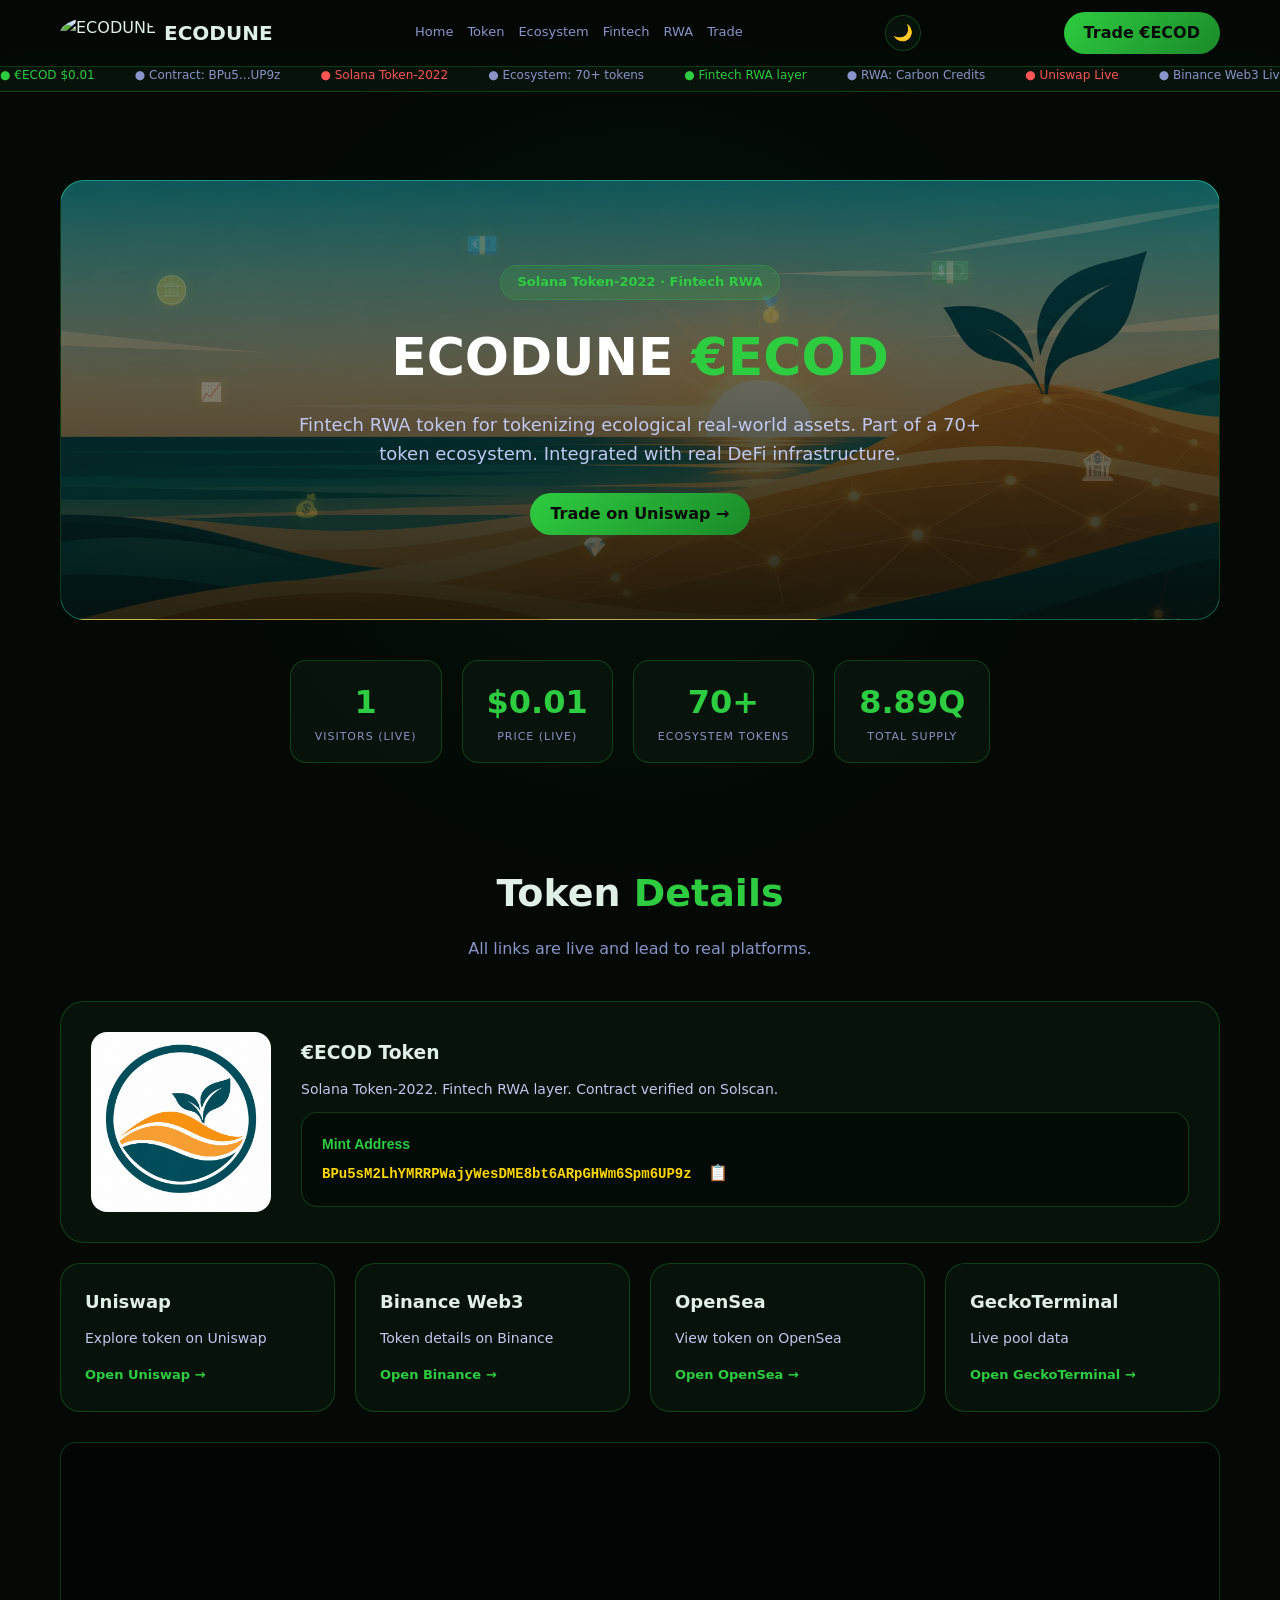
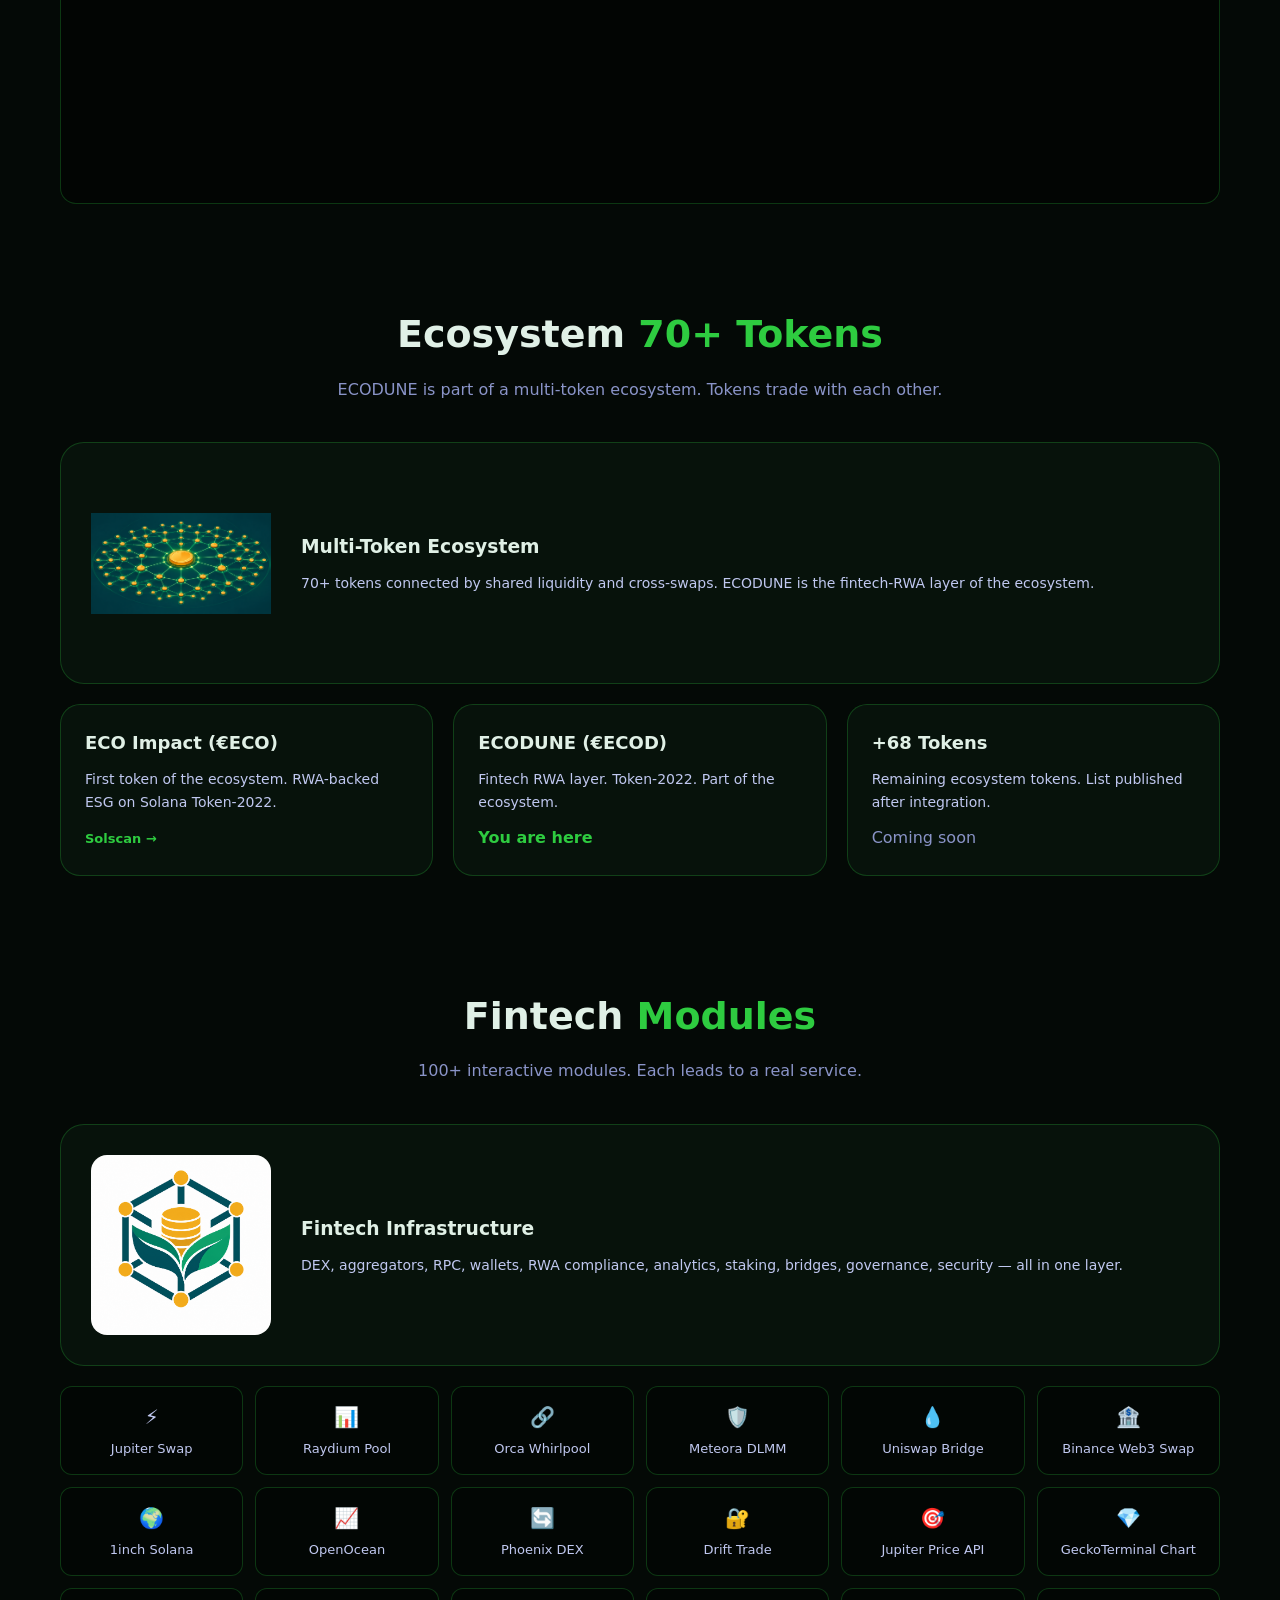
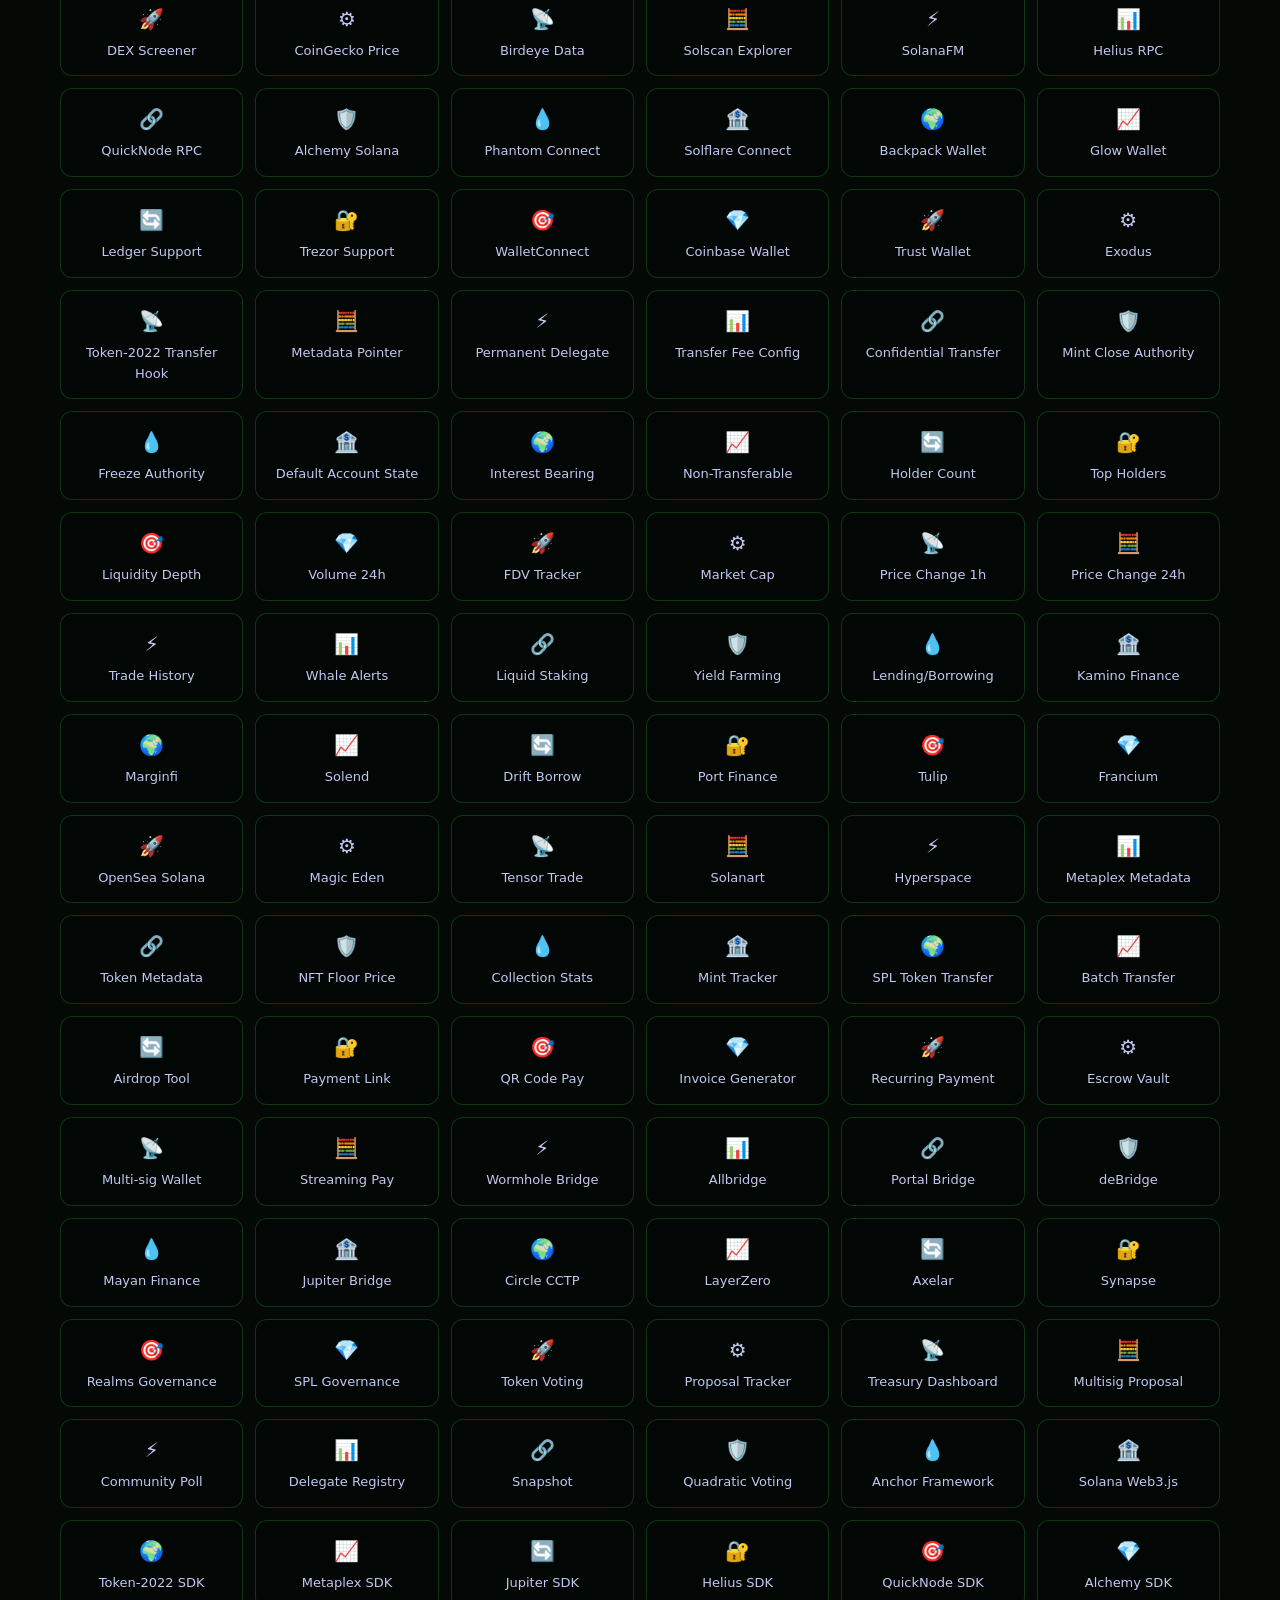
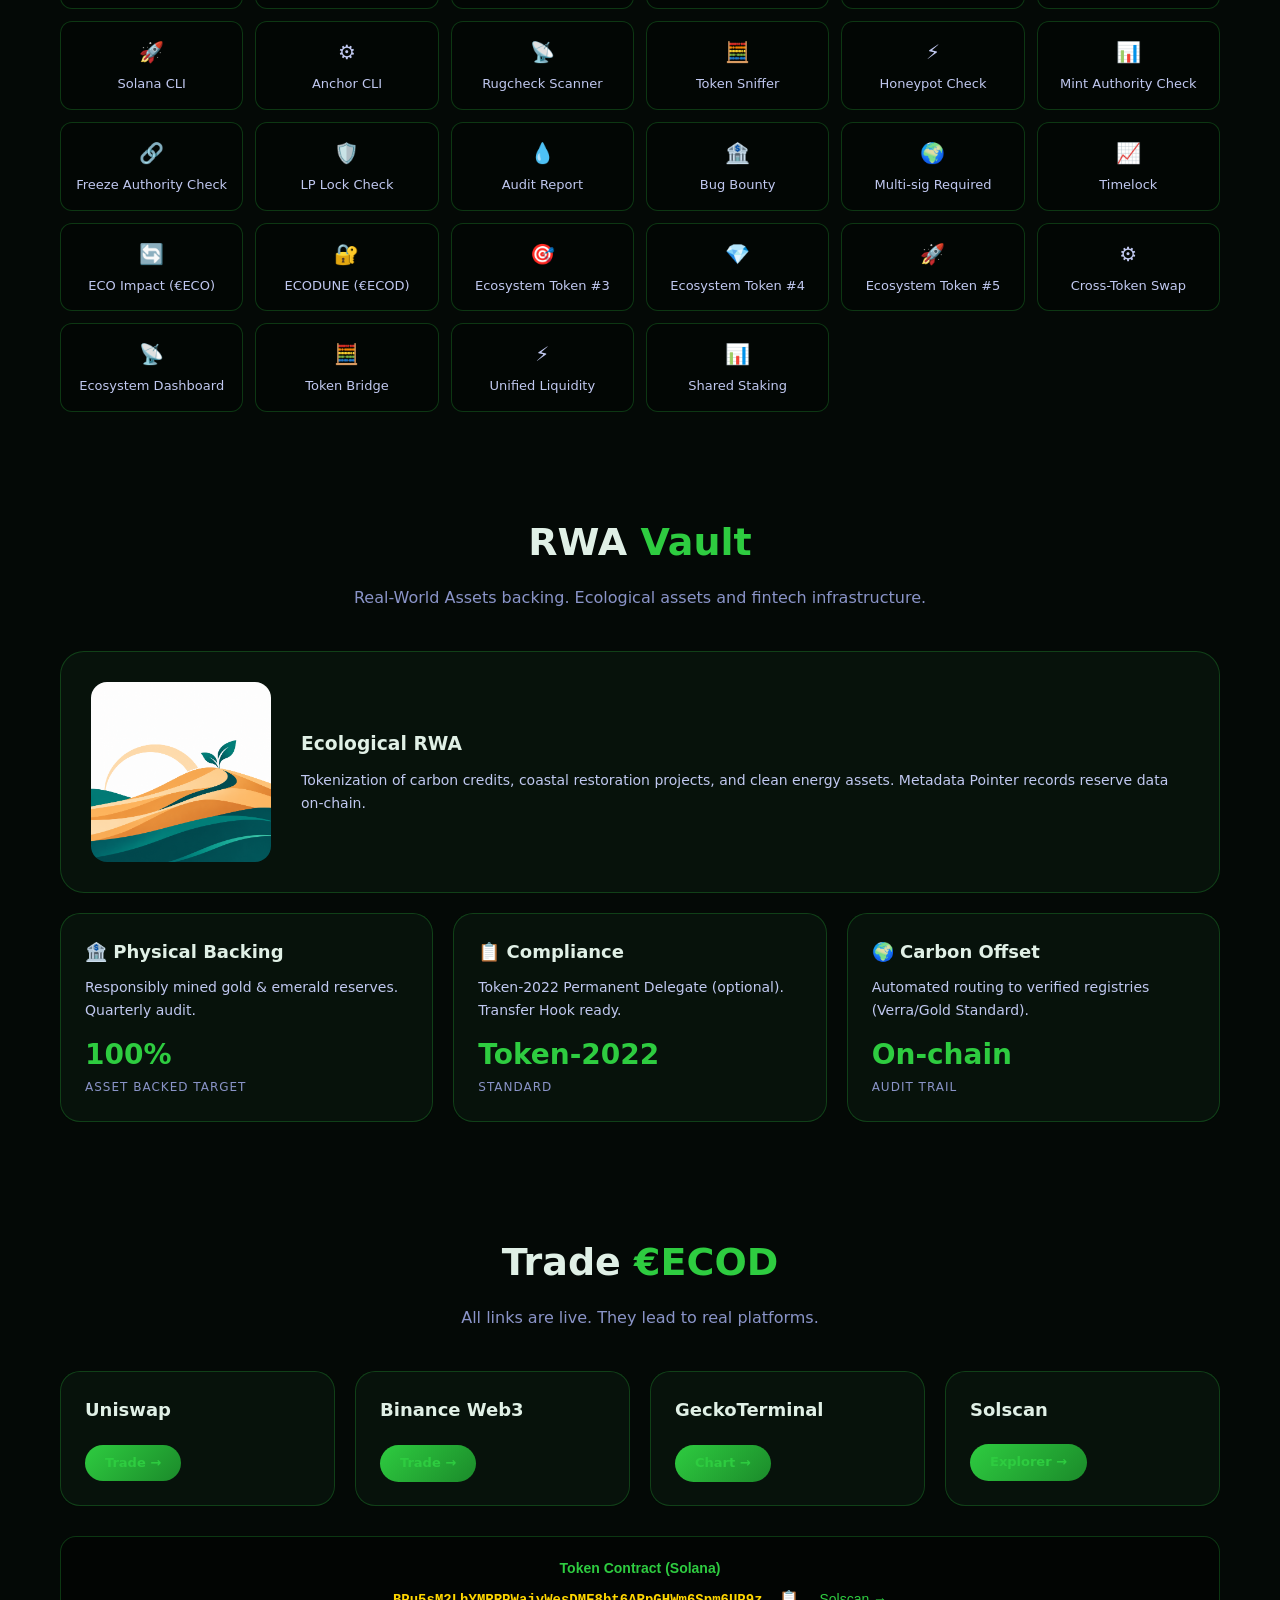
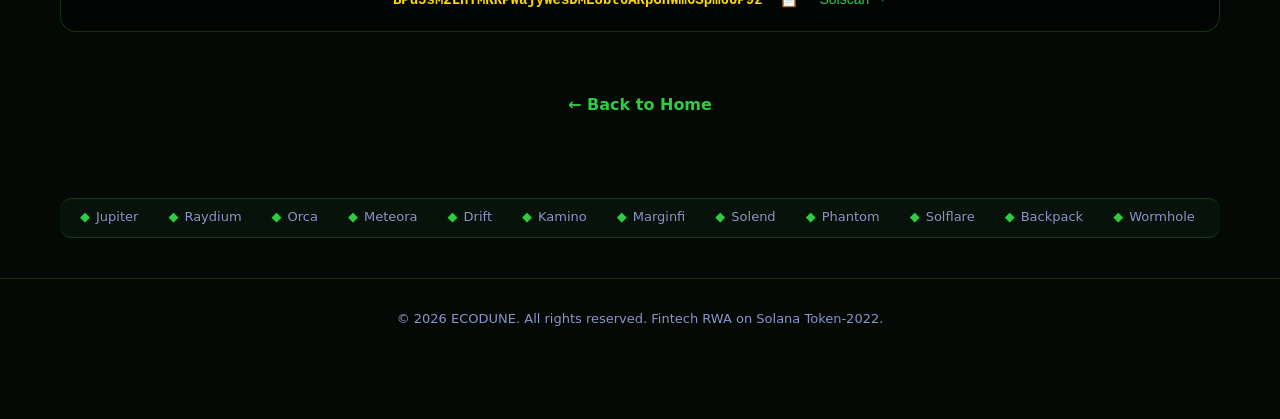
==== index.html @ d7c431e6 "Update index.html" ====
<!DOCTYPE html>
<html lang="en" data-theme="dark">
<head>
<meta charset="UTF-8">
<meta name="viewport" content="width=device-width, initial-scale=1.0">
<title>ECODUNE (€ECOD) — Fintech RWA Ecosystem</title>
<link rel="icon" href="ecodune_logo.png">
<meta property="og:image" content="ecodune_banner.png">
<script src="https://cdnjs.cloudflare.com/ajax/libs/vanilla-tilt/1.8.0/vanilla-tilt.min.js"></script>
<style>
:root{
  --bg:#040906;--text:#E0F0E6;--green:#2ECC40;--dark:#1B8A2A;--gold:#FFD700;
  --teal:#0F4C5C;--sand:#D4A373;--glass:rgba(10,25,15,0.6);--border:rgba(46,204,64,0.25);
  --header-bg:rgba(4,9,6,0.9);--muted:#8A94C8;--card-text:#C0C8F0;
}
[data-theme="light"]{
  --bg:#F5F7F2;--text:#1A2A1E;--green:#1B8A2A;--dark:#2ECC40;--gold:#B8860B;
  --teal:#0F4C5C;--sand:#C49A6C;--glass:rgba(255,255,255,0.7);--border:rgba(27,138,42,0.25);
  --header-bg:rgba(245,247,242,0.9);--muted:#5A6A5E;--card-text:#2A3A2E;
}
*{margin:0;padding:0;box-sizing:border-box}
body{font-family:'Segoe UI',system-ui,sans-serif;background:var(--bg);color:var(--text);line-height:1.6;padding-top:120px;padding-bottom:60px;transition:background .4s,color .4s}
body::before{content:'';position:fixed;top:0;left:0;width:100%;height:100%;background:radial-gradient(circle at 50% 50%,rgba(46,204,64,0.05) 0%,transparent 60%);z-index:-1;pointer-events:none}
.container{max-width:1200px;margin:0 auto;padding:0 20px}

/* HEADER */
header{position:fixed;top:0;left:0;width:100%;background:var(--header-bg);backdrop-filter:blur(12px);z-index:100;border-bottom:1px solid var(--border);padding:12px 0}
.header-inner{display:flex;align-items:center;justify-content:space-between;flex-wrap:wrap;gap:10px;max-width:1200px;margin:0 auto;padding:0 20px}
.logo{display:flex;align-items:center;gap:8px}
.logo img{height:36px;width:auto;border-radius:50%}
.logo-text{font-size:20px;font-weight:700;color:var(--text)}
nav{display:flex;gap:14px;flex-wrap:wrap;align-items:center}
nav a{color:var(--muted);text-decoration:none;font-size:13px;font-weight:500;transition:.3s}
nav a:hover{color:var(--green)}
nav a.active{color:var(--green);border-bottom:2px solid var(--green)}
.btn-primary{background:linear-gradient(135deg,var(--green),var(--dark));color:#040906;padding:8px 20px;border-radius:30px;font-weight:700;text-decoration:none;transition:.3s;border:none;cursor:pointer;display:inline-block}
[data-theme="light"] .btn-primary{color:#fff}
.btn-primary:hover{transform:scale(1.02);box-shadow:0 0 20px rgba(46,204,64,0.4)}
.theme-toggle{background:var(--glass);border:1px solid var(--border);color:var(--text);border-radius:50%;width:36px;height:36px;cursor:pointer;font-size:16px;transition:.3s}
.theme-toggle:hover{border-color:var(--green);transform:scale(1.1)}

/* TOP TICKER */
.ticker-bar{position:fixed;top:60px;left:0;width:100%;background:var(--glass);border-bottom:1px solid var(--border);z-index:99;overflow:hidden;height:32px;display:flex;align-items:center}
.ticker-track{display:flex;gap:40px;white-space:nowrap;animation:tickerScroll 40s linear infinite;font-size:12px;color:var(--muted)}
.ticker-track span{display:inline-flex;align-items:center;gap:6px}
.ticker-track .up{color:var(--green)}
.ticker-track .down{color:#FF5555}
@keyframes tickerScroll{0%{transform:translateX(0)}100%{transform:translateX(-50%)}}

/* HERO */
.hero{position:relative;min-height:440px;display:flex;align-items:center;justify-content:center;text-align:center;border-radius:24px;overflow:hidden;margin:20px 0 40px;background:url('ecodune_hero.png') center/cover no-repeat;border:1px solid var(--border)}
.hero::before{content:'';position:absolute;inset:0;background:linear-gradient(180deg,rgba(4,9,6,0.4) 0%,rgba(4,9,6,0.85) 100%)}
[data-theme="light"] .hero::before{background:linear-gradient(180deg,rgba(245,247,242,0.3) 0%,rgba(245,247,242,0.85) 100%)}
.hero-content{position:relative;z-index:2;padding:40px 20px}
.hero h1{font-size:52px;font-weight:800;color:#fff;margin-bottom:12px}
[data-theme="light"] .hero h1{color:var(--text)}
.hero h1 .highlight{color:var(--green)}
.hero p{color:#C0C8F0;font-size:18px;max-width:700px;margin:0 auto 24px}
[data-theme="light"] .hero p{color:var(--card-text)}
.hero-badge{display:inline-block;background:rgba(46,204,64,0.15);border:1px solid var(--border);padding:6px 16px;border-radius:20px;font-size:13px;color:var(--green);font-weight:600;margin-bottom:16px}

/* FLOATING FINANCIAL OBJECTS */
.floaters{position:absolute;inset:0;pointer-events:none;z-index:1;overflow:hidden}
.floater{position:absolute;font-size:28px;opacity:.22;animation:floatUp 12s ease-in-out infinite;filter:drop-shadow(0 0 8px rgba(255,215,0,0.3))}
.floater:nth-child(1){left:8%;top:20%;animation-delay:0s}
.floater:nth-child(2){left:20%;top:70%;animation-delay:2s;font-size:22px}
.floater:nth-child(3){left:75%;top:15%;animation-delay:1s;font-size:32px}
.floater:nth-child(4){left:88%;top:60%;animation-delay:3s}
.floater:nth-child(5){left:45%;top:80%;animation-delay:4s;font-size:20px}
.floater:nth-child(6){left:60%;top:25%;animation-delay:5s;font-size:24px}
.floater:nth-child(7){left:35%;top:10%;animation-delay:2.5s;font-size:26px}
.floater:nth-child(8){left:12%;top:45%;animation-delay:1.5s;font-size:18px}
@keyframes floatUp{0%,100%{transform:translateY(0) rotate(0deg)}50%{transform:translateY(-30px) rotate(15deg)}}

/* SECTIONS */
section{padding:40px 0;position:relative}
.section-header{text-align:center;margin-bottom:40px}
.section-header h1{font-size:38px;font-weight:800;margin-bottom:12px;color:var(--text)}
.section-header h1 .highlight{color:var(--green)}
.section-header p{color:var(--muted);max-width:700px;margin:0 auto}

/* GRID / CARDS */
.grid{display:grid;grid-template-columns:repeat(auto-fit,minmax(260px,1fr));gap:20px;margin-bottom:30px}
.card{background:var(--glass);border:1px solid var(--border);border-radius:20px;padding:24px;transition:.3s;backdrop-filter:blur(15px)}
.card:hover{border-color:var(--green);transform:translateY(-4px);box-shadow:0 10px 30px rgba(46,204,64,0.1)}
.card h3{color:var(--text);margin-bottom:10px;font-size:18px}
.card p{color:var(--card-text);font-size:14px;margin-bottom:12px}
.card .stat{font-size:28px;font-weight:700;color:var(--green)}
.card .label{font-size:12px;color:var(--muted);text-transform:uppercase;letter-spacing:1px}
.card a{color:var(--green);text-decoration:none;font-size:13px;font-weight:600}
.card a:hover{text-decoration:underline}

/* WIDGET */
.widget-box{background:rgba(0,0,0,0.4);border:1px solid var(--border);border-radius:16px;padding:20px;margin:20px 0}
[data-theme="light"] .widget-box{background:rgba(255,255,255,0.6)}
.widget-box iframe{width:100%;border:none;border-radius:12px;display:block}

/* ADDRESS */
.address-box{background:rgba(0,0,0,0.4);border:1px solid var(--border);border-radius:16px;padding:20px;margin:16px 0;text-align:center;font-size:14px;color:var(--card-text);font-family:'Courier New',monospace}
[data-theme="light"] .address-box{background:rgba(255,255,255,0.6)}
.address-box .label{color:var(--green);font-weight:600;display:block;margin-bottom:8px;font-family:'Segoe UI',sans-serif}
.address-box .addr{color:var(--gold);font-weight:bold;word-break:break-all}
.address-box .copy-btn{background:transparent;border:none;color:var(--green);cursor:pointer;font-size:16px;margin-left:8px;transition:.2s}
.address-box .copy-btn:hover{color:var(--text);transform:scale(1.1)}
.address-box .link{color:var(--green);text-decoration:none;font-size:14px;margin-left:12px;font-family:'Segoe UI',sans-serif}
.address-box .link:hover{text-decoration:underline}

/* COUNTER */
.counter-box{display:flex;gap:20px;flex-wrap:wrap;justify-content:center;margin:20px 0;animation:pulseGlow 3s ease-in-out infinite}
@keyframes pulseGlow{0%,100%{filter:drop-shadow(0 0 0 rgba(46,204,64,0))}50%{filter:drop-shadow(0 0 15px rgba(46,204,64,0.4))}}
.counter-item{text-align:center;padding:16px 24px;background:var(--glass);border:1px solid var(--border);border-radius:16px;min-width:140px}
.counter-item .num{font-size:32px;font-weight:800;color:var(--green)}
.counter-item .lbl{font-size:11px;color:var(--muted);text-transform:uppercase;letter-spacing:1px}

/* MEDIA BLOCKS */
.media-block{display:flex;align-items:center;gap:30px;background:var(--glass);border:1px solid var(--border);border-radius:24px;padding:30px;margin:20px 0;flex-wrap:wrap}
.media-block img{width:180px;height:180px;object-fit:contain;border-radius:16px;flex-shrink:0}
.media-block .text{flex:1;min-width:240px}
.media-block h3{color:var(--text);margin-bottom:10px}
.media-block p{color:var(--card-text);font-size:14px}

/* FINTECH */
.fintech-grid{display:grid;grid-template-columns:repeat(auto-fill,minmax(180px,1fr));gap:12px;margin:20px 0}
.fintech-item{background:rgba(0,0,0,0.3);border:1px solid var(--border);border-radius:12px;padding:14px;text-align:center;font-size:13px;color:var(--card-text);transition:.3s;cursor:pointer}
[data-theme="light"] .fintech-item{background:rgba(255,255,255,0.6)}
.fintech-item:hover{border-color:var(--green);background:rgba(46,204,64,0.05);color:var(--text)}
.fintech-item .icon{font-size:20px;display:block;margin-bottom:6px}

/* BOTTOM TICKER */
.bottom-ticker{position:relative;overflow:hidden;height:40px;display:flex;align-items:center;background:var(--glass);border-top:1px solid var(--border);border-bottom:1px solid var(--border);margin:40px 0 0;border-radius:12px}
.bottom-track{display:flex;gap:30px;white-space:nowrap;animation:tickerScroll 50s linear infinite;font-size:13px;color:var(--muted);padding-left:20px}
.bottom-track span{display:inline-flex;align-items:center;gap:6px}
.bottom-track .tag{color:var(--green);font-weight:600}

.back-link{display:inline-block;margin-top:20px;color:var(--green);text-decoration:none;font-weight:600}
.back-link:hover{text-decoration:underline}

footer{text-align:center;padding:30px 20px;color:var(--muted);font-size:13px;border-top:1px solid var(--border);margin-top:40px}

@media(max-width:768px){.header-inner{flex-direction:column;align-items:stretch}nav{justify-content:center;gap:8px}nav a{font-size:11px}.hero h1{font-size:32px}.section-header h1{font-size:26px}.media-block{flex-direction:column;text-align:center}}
</style>
</head>
<body>

<header>
<div class="header-inner">
<div class="logo">
<img src="ecodune_logo.png" alt="ECODUNE">
<span class="logo-text">ECODUNE</span>
</div>
<nav>
<a href="#home">Home</a>
<a href="#token">Token</a>
<a href="#ecosystem">Ecosystem</a>
<a href="#fintech">Fintech</a>
<a href="#rwa">RWA</a>
<a href="#trade">Trade</a>
</nav>
<button class="theme-toggle" id="themeToggle" title="Toggle theme">🌙</button>
<a href="https://app.uniswap.org/explore/tokens/solana/BPu5sM2LhYMRRPWajyWesDME8bt6ARpGHWm6Spm6UP9z" target="_blank" class="btn-primary">Trade €ECOD</a>
</div>
</header>

<!-- TOP TICKER -->
<div class="ticker-bar">
<div class="ticker-track" id="topTicker"></div>
</div>

<main class="container">

<!-- HERO -->
<section id="home">
<div class="hero">
<div class="floaters">
<span class="floater">🪙</span>
<span class="floater">💰</span>
<span class="floater">💵</span>
<span class="floater">🏦</span>
<span class="floater">💎</span>
<span class="floater">🥇</span>
<span class="floater">💶</span>
<span class="floater">📈</span>
</div>
<div class="hero-content">
<div class="hero-badge">Solana Token-2022 · Fintech RWA</div>
<h1>ECODUNE <span class="highlight">€ECOD</span></h1>
<p>Fintech RWA token for tokenizing ecological real-world assets. Part of a 70+ token ecosystem. Integrated with real DeFi infrastructure.</p>
<a href="https://app.uniswap.org/explore/tokens/solana/BPu5sM2LhYMRRPWajyWesDME8bt6ARpGHWm6Spm6UP9z" target="_blank" class="btn-primary">Trade on Uniswap →</a>
</div>
</div>

<div class="counter-box">
<div class="counter-item"><div class="num" id="counterVisitors">0</div><div class="lbl">Visitors (Live)</div></div>
<div class="counter-item"><div class="num" id="counterPrice">$0.01</div><div class="lbl">Price (Live)</div></div>
<div class="counter-item"><div class="num">70+</div><div class="lbl">Ecosystem Tokens</div></div>
<div class="counter-item"><div class="num">8.89Q</div><div class="lbl">Total Supply</div></div>
</div>
</section>

<!-- TOKEN -->
<section id="token">
<div class="section-header">
<h1>Token <span class="highlight">Details</span></h1>
<p>All links are live and lead to real platforms.</p>
</div>

<div class="media-block">
<img src="ecodune_token.png" alt="ECOD Token">
<div class="text">
<h3>€ECOD Token</h3>
<p>Solana Token-2022. Fintech RWA layer. Contract verified on Solscan.</p>
<div class="address-box" style="margin:12px 0 0;text-align:left">
<span class="label">Mint Address</span>
<span class="addr">BPu5sM2LhYMRRPWajyWesDME8bt6ARpGHWm6Spm6UP9z</span>
<button class="copy-btn" onclick="copyText('BPu5sM2LhYMRRPWajyWesDME8bt6ARpGHWm6Spm6UP9z')">📋</button>
</div>
</div>
</div>

<div class="grid">
<div class="card"><h3>Uniswap</h3><p>Explore token on Uniswap</p><a href="https://app.uniswap.org/explore/tokens/solana/BPu5sM2LhYMRRPWajyWesDME8bt6ARpGHWm6Spm6UP9z" target="_blank">Open Uniswap →</a></div>
<div class="card"><h3>Binance Web3</h3><p>Token details on Binance</p><a href="https://app.binance.com/uni-qr/web3-token-details?utm_medium=share&tokenCA=BPu5sM2LhYMRRPWajyWesDME8bt6ARpGHWm6Spm6UP9z&binanceChainId=CT_501&chain=sol" target="_blank">Open Binance →</a></div>
<div class="card"><h3>OpenSea</h3><p>View token on OpenSea</p><a href="https://opensea.io/token/solana/BPu5sM2LhYMRRPWajyWesDME8bt6ARpGHWm6Spm6UP9z" target="_blank">Open OpenSea →</a></div>
<div class="card"><h3>GeckoTerminal</h3><p>Live pool data</p><a href="https://www.geckoterminal.com/solana/pools/2onQGAoorxkMavNsmKXMcWLgyuK1A7VxAf6UeZ4sg6zW" target="_blank">Open GeckoTerminal →</a></div>
</div>

<div class="widget-box">
<iframe src="https://www.geckoterminal.com/solana/pools/2onQGAoorxkMavNsmKXMcWLgyuK1A7VxAf6UeZ4sg6zW?embed=1&info=0&swaps=0" height="320"></iframe>
</div>
</section>

<!-- ECOSYSTEM -->
<section id="ecosystem">
<div class="section-header">
<h1>Ecosystem <span class="highlight">70+ Tokens</span></h1>
<p>ECODUNE is part of a multi-token ecosystem. Tokens trade with each other.</p>
</div>

<div class="media-block">
<img src="ecodune_ecosystem.png" alt="Ecosystem">
<div class="text">
<h3>Multi-Token Ecosystem</h3>
<p>70+ tokens connected by shared liquidity and cross-swaps. ECODUNE is the fintech-RWA layer of the ecosystem.</p>
</div>
</div>

<div class="grid">
<div class="card">
<h3>ECO Impact (€ECO)</h3>
<p>First token of the ecosystem. RWA-backed ESG on Solana Token-2022.</p>
<a href="https://solscan.io/token/74Zc9ntjagHLYscczhfk5eWfUjcye8vqBWXWaGpLSnFp" target="_blank">Solscan →</a>
</div>
<div class="card">
<h3>ECODUNE (€ECOD)</h3>
<p>Fintech RWA layer. Token-2022. Part of the ecosystem.</p>
<span style="color:var(--green);font-weight:600">You are here</span>
</div>
<div class="card">
<h3>+68 Tokens</h3>
<p>Remaining ecosystem tokens. List published after integration.</p>
<span style="color:var(--muted)">Coming soon</span>
</div>
</div>
</section>

<!-- FINTECH -->
<section id="fintech">
<div class="section-header">
<h1>Fintech <span class="highlight">Modules</span></h1>
<p>100+ interactive modules. Each leads to a real service.</p>
</div>

<div class="media-block">
<img src="ecodune_fintech.png" alt="Fintech">
<div class="text">
<h3>Fintech Infrastructure</h3>
<p>DEX, aggregators, RPC, wallets, RWA compliance, analytics, staking, bridges, governance, security — all in one layer.</p>
</div>
</div>

<div class="fintech-grid" id="fintechGrid"></div>
</section>

<!-- RWA -->
<section id="rwa">
<div class="section-header">
<h1>RWA <span class="highlight">Vault</span></h1>
<p>Real-World Assets backing. Ecological assets and fintech infrastructure.</p>
</div>

<div class="media-block">
<img src="ecodune_dune.png" alt="RWA Dune">
<div class="text">
<h3>Ecological RWA</h3>
<p>Tokenization of carbon credits, coastal restoration projects, and clean energy assets. Metadata Pointer records reserve data on-chain.</p>
</div>
</div>

<div class="grid">
<div class="card"><h3>🏦 Physical Backing</h3><p>Responsibly mined gold & emerald reserves. Quarterly audit.</p><div class="stat">100%</div><div class="label">Asset Backed Target</div></div>
<div class="card"><h3>📋 Compliance</h3><p>Token-2022 Permanent Delegate (optional). Transfer Hook ready.</p><div class="stat">Token-2022</div><div class="label">Standard</div></div>
<div class="card"><h3>🌍 Carbon Offset</h3><p>Automated routing to verified registries (Verra/Gold Standard).</p><div class="stat">On-chain</div><div class="label">Audit Trail</div></div>
</div>
</section>

<!-- TRADE -->
<section id="trade">
<div class="section-header">
<h1>Trade <span class="highlight">€ECOD</span></h1>
<p>All links are live. They lead to real platforms.</p>
</div>

<div class="grid">
<div class="card"><h3>Uniswap</h3><a href="https://app.uniswap.org/explore/tokens/solana/BPu5sM2LhYMRRPWajyWesDME8bt6ARpGHWm6Spm6UP9z" target="_blank" class="btn-primary" style="margin-top:10px">Trade →</a></div>
<div class="card"><h3>Binance Web3</h3><a href="https://app.binance.com/uni-qr/web3-token-details?utm_medium=share&tokenCA=BPu5sM2LhYMRRPWajyWesDME8bt6ARpGHWm6Spm6UP9z&binanceChainId=CT_501&chain=sol" target="_blank" class="btn-primary" style="margin-top:10px">Trade →</a></div>
<div class="card"><h3>GeckoTerminal</h3><a href="https://www.geckoterminal.com/solana/pools/2onQGAoorxkMavNsmKXMcWLgyuK1A7VxAf6UeZ4sg6zW" target="_blank" class="btn-primary" style="margin-top:10px">Chart →</a></div>
<div class="card"><h3>Solscan</h3><a href="https://solscan.io/token/BPu5sM2LhYMRRPWajyWesDME8bt6ARpGHWm6Spm6UP9z" target="_blank" class="btn-primary" style="margin-top:10px">Explorer →</a></div>
</div>

<div class="address-box">
<span class="label">Token Contract (Solana)</span>
<span class="addr">BPu5sM2LhYMRRPWajyWesDME8bt6ARpGHWm6Spm6UP9z</span>
<button class="copy-btn" onclick="copyText('BPu5sM2LhYMRRPWajyWesDME8bt6ARpGHWm6Spm6UP9z')">📋</button>
<a href="https://solscan.io/token/BPu5sM2LhYMRRPWajyWesDME8bt6ARpGHWm6Spm6UP9z" target="_blank" class="link">Solscan →</a>
</div>

<div style="text-align:center;margin-top:40px"><a href="#home" class="back-link">← Back to Home</a></div>
</section>

<!-- BOTTOM TICKER -->
<div class="bottom-ticker">
<div class="bottom-track" id="bottomTicker"></div>
</div>

</main>

<footer>
<p>© 2026 ECODUNE. All rights reserved. Fintech RWA on Solana Token-2022.</p>
</footer>

<script>
// THEME TOGGLE
const themeToggle = document.getElementById('themeToggle');
const savedTheme = localStorage.getItem('ecodune_theme') || 'dark';
document.documentElement.setAttribute('data-theme', savedTheme);
themeToggle.textContent = savedTheme === 'dark' ? '🌙' : '☀️';
themeToggle.addEventListener('click', () => {
  const current = document.documentElement.getAttribute('data-theme');
  const next = current === 'dark' ? 'light' : 'dark';
  document.documentElement.setAttribute('data-theme', next);
  localStorage.setItem('ecodune_theme', next);
  themeToggle.textContent = next === 'dark' ? '🌙' : '☀️';
});

// COPY
function copyText(text){navigator.clipboard.writeText(text).then(()=>{alert('Copied: '+text)}).catch(()=>{prompt('Copy:',text)})}

// TOP TICKER
const topItems = [
  '€ECOD $0.01', 'Contract: BPu5...UP9z', 'Solana Token-2022',
  'Ecosystem: 70+ tokens', 'Fintech RWA layer', 'RWA: Carbon Credits',
  'Uniswap Live', 'Binance Web3 Live', 'GeckoTerminal Live',
  'Total Supply: 8.89Q', 'Transfer Hook Ready', 'Metadata Pointer'
];
const topTrack = document.getElementById('topTicker');
topTrack.innerHTML = topItems.concat(topItems).map((t,i) => {
  const cls = i % 4 === 0 ? 'up' : i % 4 === 2 ? 'down' : '';
  return `<span class="${cls}">● ${t}</span>`;
}).join('');

// BOTTOM TICKER
const bottomItems = [
  'Jupiter', 'Raydium', 'Orca', 'Meteora', 'Drift', 'Kamino', 'Marginfi',
  'Solend', 'Phantom', 'Solflare', 'Backpack', 'Wormhole', 'LayerZero',
  'Realms', 'Rugcheck', 'Helius', 'QuickNode', 'Birdeye', 'Magic Eden',
  'Tensor', 'ECO Impact', 'ECODUNE', 'Cross-Token Swap', 'Unified Liquidity'
];
const bottomTrack = document.getElementById('bottomTicker');
bottomTrack.innerHTML = bottomItems.concat(bottomItems).map(t => `<span><span class="tag">◆</span> ${t}</span>`).join('');

// FINTECH GRID
const fintechModules = [
'Jupiter Swap','Raydium Pool','Orca Whirlpool','Meteora DLMM','Uniswap Bridge','Binance Web3 Swap','1inch Solana','OpenOcean','Phoenix DEX','Drift Trade',
'Jupiter Price API','GeckoTerminal Chart','DEX Screener','CoinGecko Price','Birdeye Data','Solscan Explorer','SolanaFM','Helius RPC','QuickNode RPC','Alchemy Solana',
'Phantom Connect','Solflare Connect','Backpack Wallet','Glow Wallet','Ledger Support','Trezor Support','WalletConnect','Coinbase Wallet','Trust Wallet','Exodus',
'Token-2022 Transfer Hook','Metadata Pointer','Permanent Delegate','Transfer Fee Config','Confidential Transfer','Mint Close Authority','Freeze Authority','Default Account State','Interest Bearing','Non-Transferable',
'Holder Count','Top Holders','Liquidity Depth','Volume 24h','FDV Tracker','Market Cap','Price Change 1h','Price Change 24h','Trade History','Whale Alerts',
'Liquid Staking','Yield Farming','Lending/Borrowing','Kamino Finance','Marginfi','Solend','Drift Borrow','Port Finance','Tulip','Francium',
'OpenSea Solana','Magic Eden','Tensor Trade','Solanart','Hyperspace','Metaplex Metadata','Token Metadata','NFT Floor Price','Collection Stats','Mint Tracker',
'SPL Token Transfer','Batch Transfer','Airdrop Tool','Payment Link','QR Code Pay','Invoice Generator','Recurring Payment','Escrow Vault','Multi-sig Wallet','Streaming Pay',
'Wormhole Bridge','Allbridge','Portal Bridge','deBridge','Mayan Finance','Jupiter Bridge','Circle CCTP','LayerZero','Axelar','Synapse',
'Realms Governance','SPL Governance','Token Voting','Proposal Tracker','Treasury Dashboard','Multisig Proposal','Community Poll','Delegate Registry','Snapshot','Quadratic Voting',
'Anchor Framework','Solana Web3.js','Token-2022 SDK','Metaplex SDK','Jupiter SDK','Helius SDK','QuickNode SDK','Alchemy SDK','Solana CLI','Anchor CLI',
'Rugcheck Scanner','Token Sniffer','Honeypot Check','Mint Authority Check','Freeze Authority Check','LP Lock Check','Audit Report','Bug Bounty','Multi-sig Required','Timelock',
'ECO Impact (€ECO)','ECODUNE (€ECOD)','Ecosystem Token #3','Ecosystem Token #4','Ecosystem Token #5','Cross-Token Swap','Ecosystem Dashboard','Token Bridge','Unified Liquidity','Shared Staking'
];

function renderFintechGrid(){
const grid=document.getElementById('fintechGrid');if(!grid)return;
const icons=['⚡','📊','🔗','🛡️','💧','🏦','🌍','📈','🔄','🔐','🎯','💎','🚀','⚙️','📡','🧮'];
let html='';
fintechModules.forEach((name,i)=>{
const icon=icons[i%icons.length];
let action='#';
if(name.includes('Jupiter'))action='https://jup.ag/';
else if(name.includes('Raydium'))action='https://raydium.io/';
else if(name.includes('GeckoTerminal'))action='https://www.geckoterminal.com/solana/pools/2onQGAoorxkMavNsmKXMcWLgyuK1A7VxAf6UeZ4sg6zW';
else if(name.includes('Solscan'))action='https://solscan.io/token/BPu5sM2LhYMRRPWajyWesDME8bt6ARpGHWm6Spm6UP9z';
else if(name.includes('Uniswap'))action='https://app.uniswap.org/explore/tokens/solana/BPu5sM2LhYMRRPWajyWesDME8bt6ARpGHWm6Spm6UP9z';
else if(name.includes('Binance'))action='https://app.binance.com/uni-qr/web3-token-details?utm_medium=share&tokenCA=BPu5sM2LhYMRRPWajyWesDME8bt6ARpGHWm6Spm6UP9z&binanceChainId=CT_501&chain=sol';
else if(name.includes('OpenSea'))action='https://opensea.io/token/solana/BPu5sM2LhYMRRPWajyWesDME8bt6ARpGHWm6Spm6UP9z';
else if(name.includes('Phantom'))action='https://phantom.com/';
else if(name.includes('Solflare'))action='https://solflare.com/';
else if(name.includes('DEX Screener'))action='https://dexscreener.com/solana/2onQGAoorxkMavNsmKXMcWLgyuK1A7VxAf6UeZ4sg6zW';
else if(name.includes('ECO Impact'))action='https://solscan.io/token/74Zc9ntjagHLYscczhfk5eWfUjcye8vqBWXWaGpLSnFp';
else if(name.includes('Token-2022')||name.includes('Transfer Hook')||name.includes('Metadata'))action='https://solana.com/docs/tokens/extensions';
else if(name.includes('Rugcheck'))action='https://rugcheck.xyz/';
html+=`<div class="fintech-item" onclick="window.open('${action}','_blank')"><span class="icon">${icon}</span>${name}</div>`;
});
grid.innerHTML=html;
}

// LIVE PRICE
async function fetchPrice(){
try{
const res=await fetch('https://api.geckoterminal.com/api/v2/networks/solana/pools/2onQGAoorxkMavNsmKXMcWLgyuK1A7VxAf6UeZ4sg6zW');
if(res.ok){const d=await res.json();const p=d?.data?.attributes?.base_token_price_usd;if(p)document.getElementById('counterPrice').textContent='$'+parseFloat(p).toFixed(6);}
}catch(e){}
}

// VISITORS COUNTER (built-in, runs immediately)
(function(){
  const KEY = 'ecod_visitors_v1';
  const START_KEY = 'ecod_start_v1';
  let start = parseInt(localStorage.getItem(START_KEY));
  if(!start || isNaN(start)){
    start = Date.now();
    localStorage.setItem(START_KEY, String(start));
  }
  let base = parseInt(localStorage.getItem(KEY));
  if(!base || isNaN(base)){
    base = 0;
    localStorage.setItem(KEY, '0');
  }
  // increment once per session
  if(!sessionStorage.getItem('ecod_counted')){
    base = base + 1;
    localStorage.setItem(KEY, String(base));
    sessionStorage.setItem('ecod_counted', '1');
  }
  function update(){
    const elapsed = Math.floor((Date.now() - start) / 1000);
    const live = base + Math.floor(elapsed / 360); // +10 per hour
    const el = document.getElementById('counterVisitors');
    if(el) el.textContent = live.toLocaleString();
  }
  update();
  setInterval(update, 1000);
})();

document.addEventListener('DOMContentLoaded',()=>{
renderFintechGrid();fetchPrice();
setInterval(fetchPrice,60000);
});
</script>

</body>
</html>
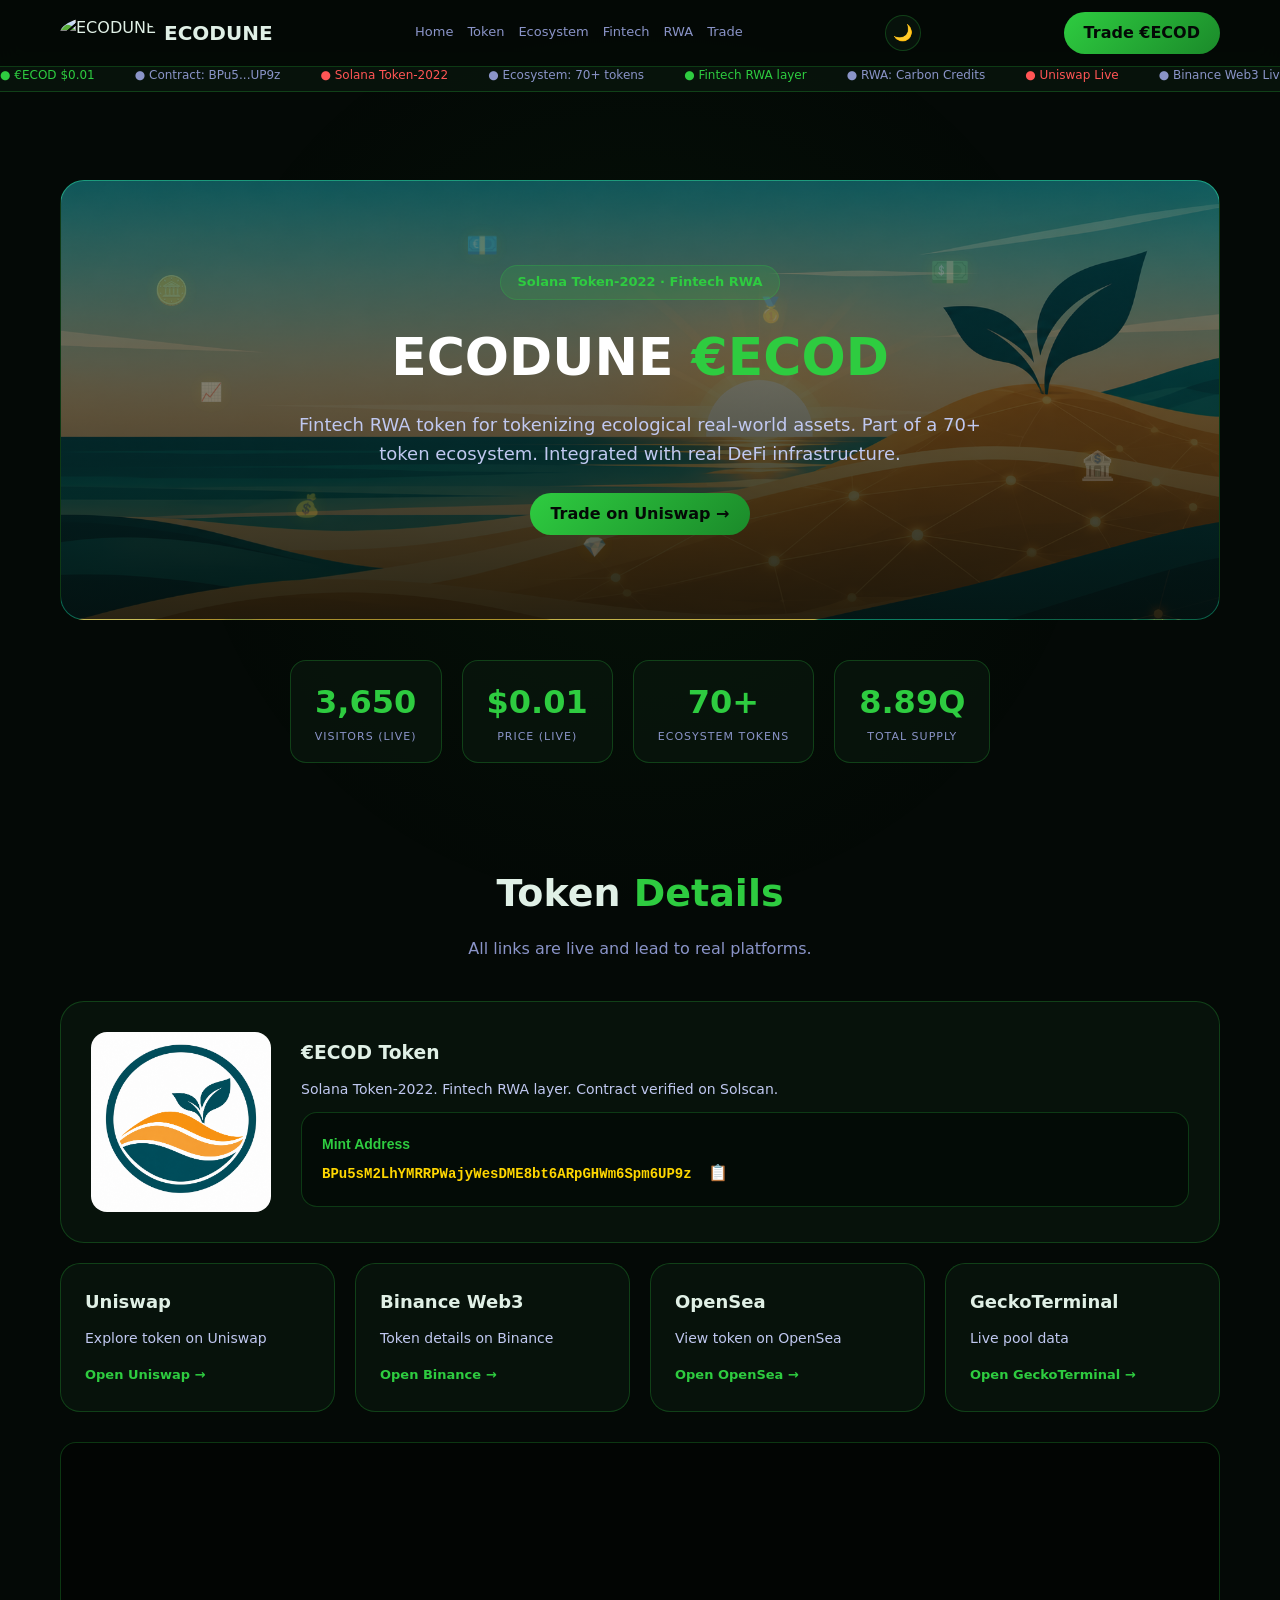
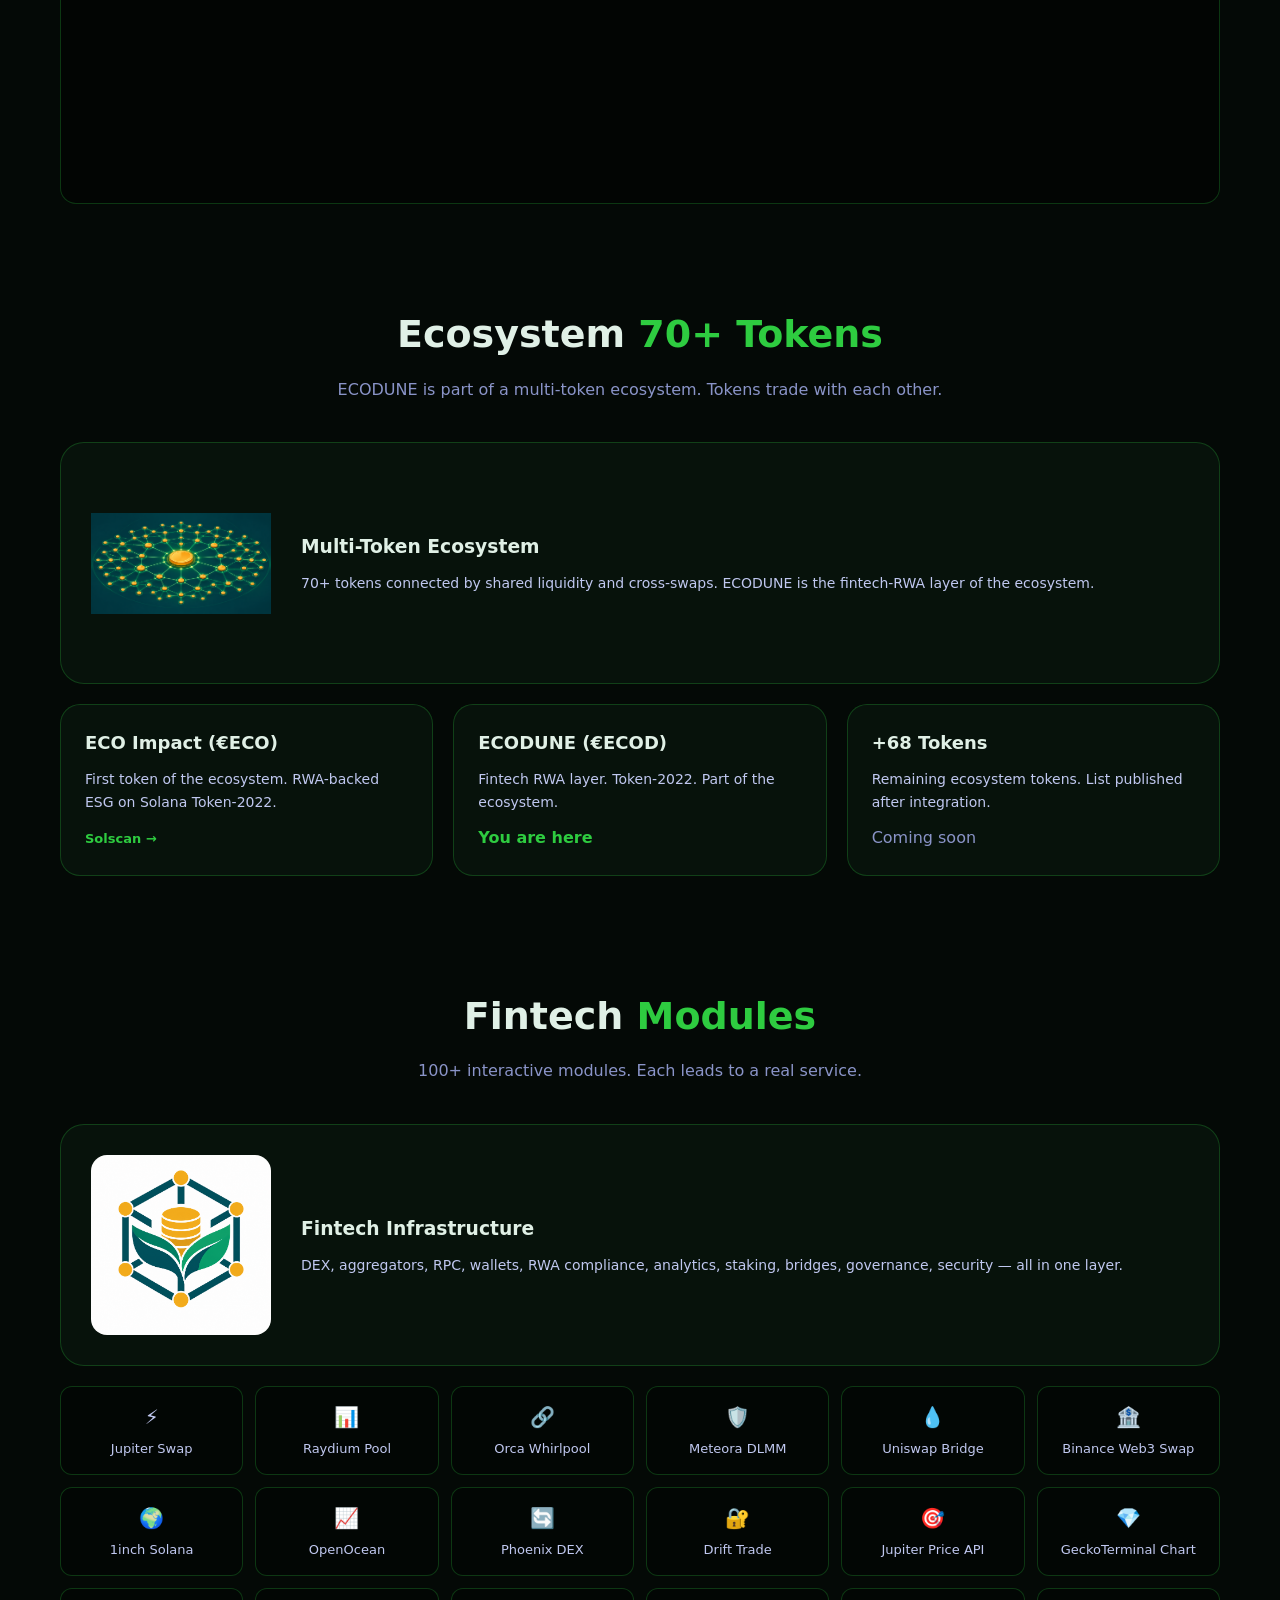
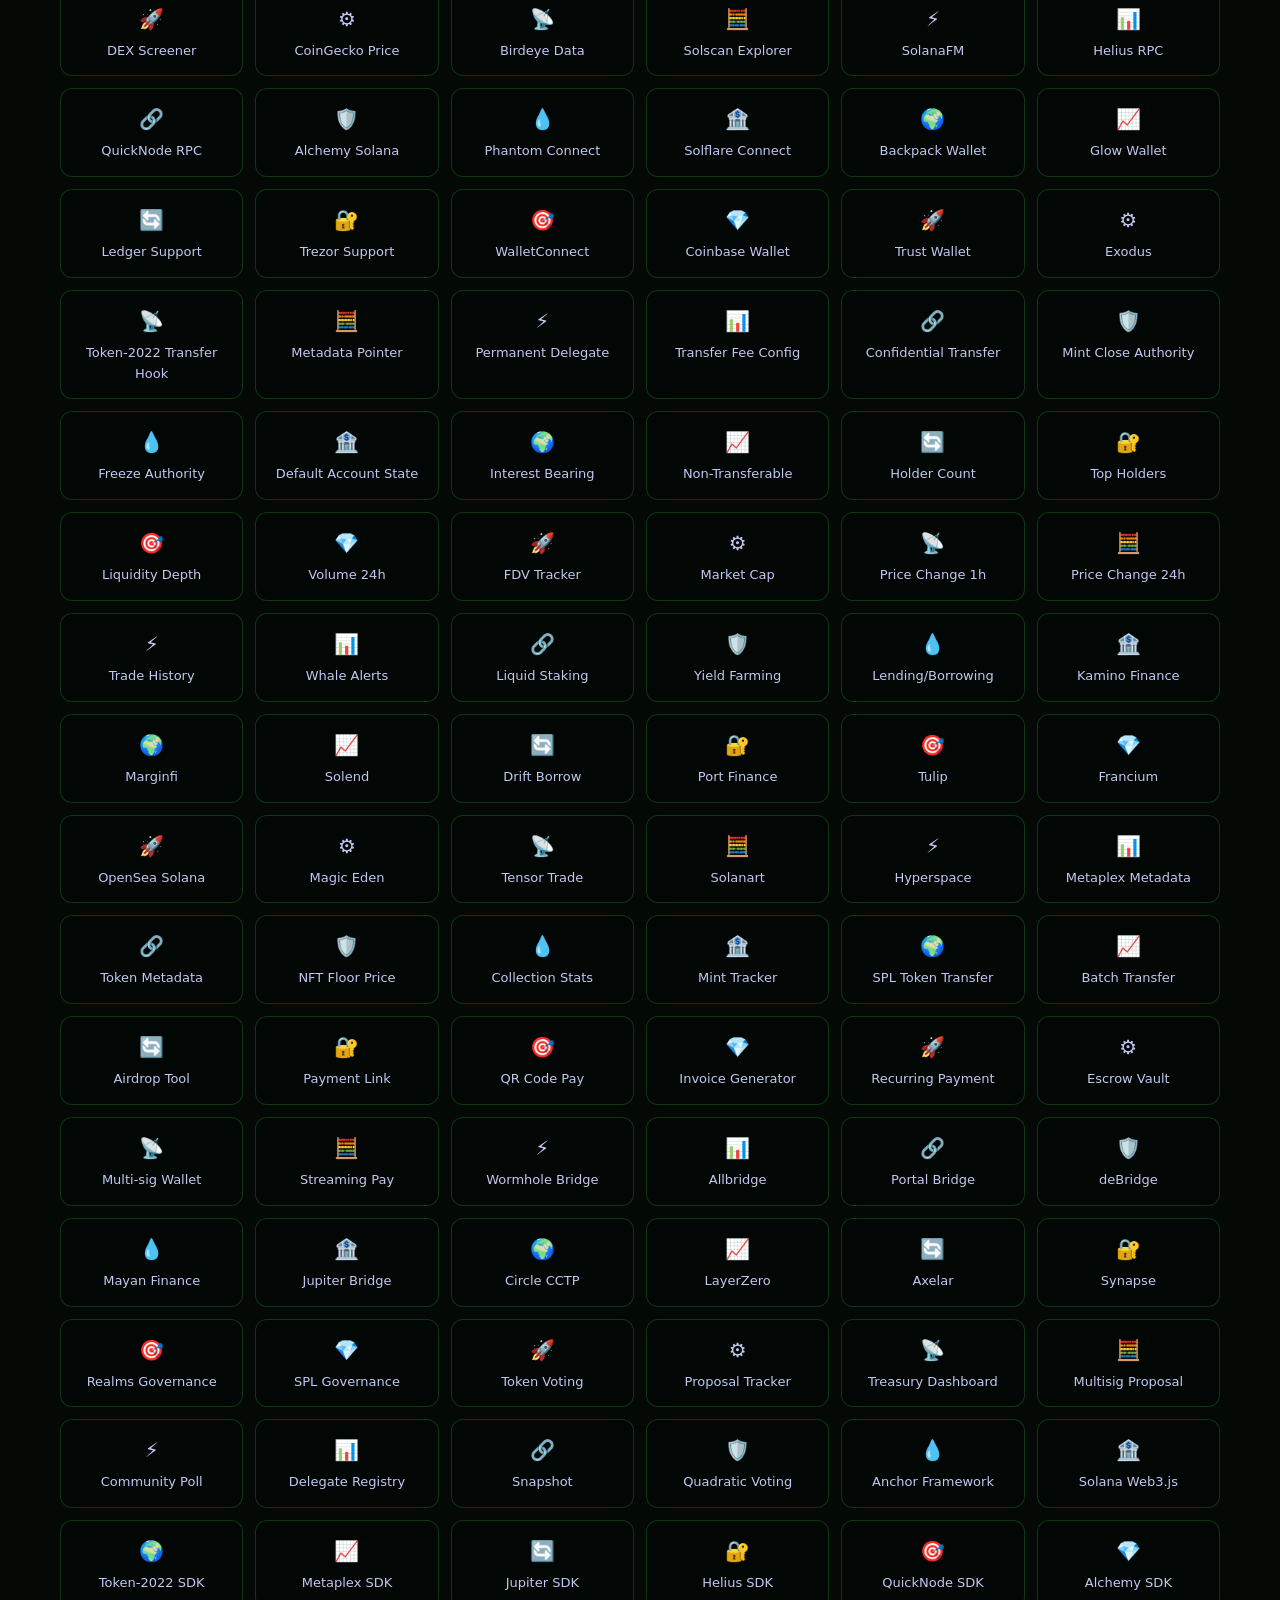
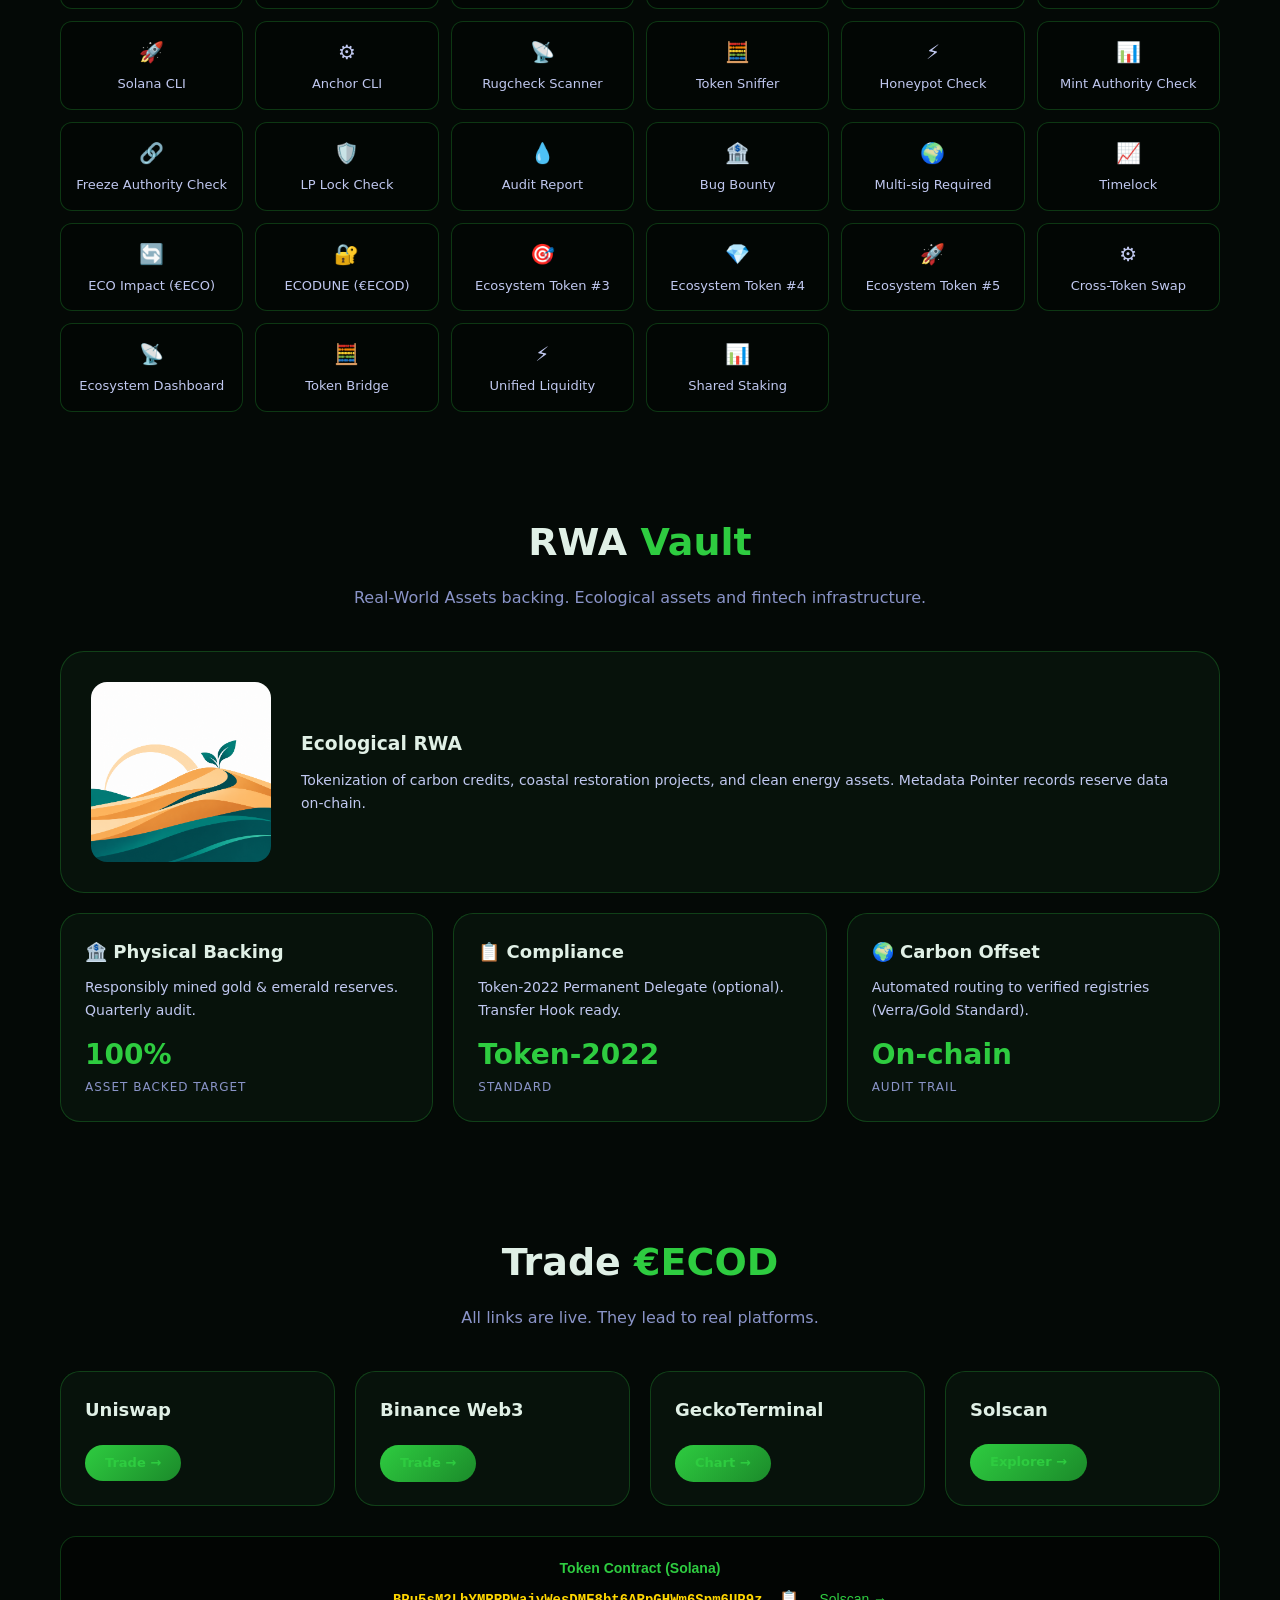
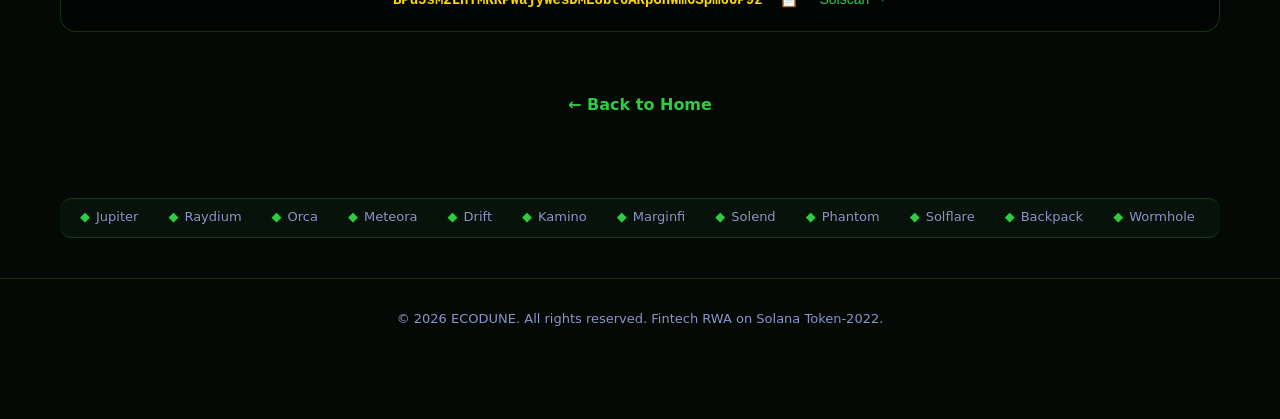
==== commit b8d9c600: "Update index.html" ====
--- a/index.html
+++ b/index.html
@@ -23,7 +23,6 @@
 body::before{content:'';position:fixed;top:0;left:0;width:100%;height:100%;background:radial-gradient(circle at 50% 50%,rgba(46,204,64,0.05) 0%,transparent 60%);z-index:-1;pointer-events:none}
 .container{max-width:1200px;margin:0 auto;padding:0 20px}
 
-/* HEADER */
 header{position:fixed;top:0;left:0;width:100%;background:var(--header-bg);backdrop-filter:blur(12px);z-index:100;border-bottom:1px solid var(--border);padding:12px 0}
 .header-inner{display:flex;align-items:center;justify-content:space-between;flex-wrap:wrap;gap:10px;max-width:1200px;margin:0 auto;padding:0 20px}
 .logo{display:flex;align-items:center;gap:8px}
@@ -39,7 +38,6 @@
 .theme-toggle{background:var(--glass);border:1px solid var(--border);color:var(--text);border-radius:50%;width:36px;height:36px;cursor:pointer;font-size:16px;transition:.3s}
 .theme-toggle:hover{border-color:var(--green);transform:scale(1.1)}
 
-/* TOP TICKER */
 .ticker-bar{position:fixed;top:60px;left:0;width:100%;background:var(--glass);border-bottom:1px solid var(--border);z-index:99;overflow:hidden;height:32px;display:flex;align-items:center}
 .ticker-track{display:flex;gap:40px;white-space:nowrap;animation:tickerScroll 40s linear infinite;font-size:12px;color:var(--muted)}
 .ticker-track span{display:inline-flex;align-items:center;gap:6px}
@@ -47,7 +45,6 @@
 .ticker-track .down{color:#FF5555}
 @keyframes tickerScroll{0%{transform:translateX(0)}100%{transform:translateX(-50%)}}
 
-/* HERO */
 .hero{position:relative;min-height:440px;display:flex;align-items:center;justify-content:center;text-align:center;border-radius:24px;overflow:hidden;margin:20px 0 40px;background:url('ecodune_hero.png') center/cover no-repeat;border:1px solid var(--border)}
 .hero::before{content:'';position:absolute;inset:0;background:linear-gradient(180deg,rgba(4,9,6,0.4) 0%,rgba(4,9,6,0.85) 100%)}
 [data-theme="light"] .hero::before{background:linear-gradient(180deg,rgba(245,247,242,0.3) 0%,rgba(245,247,242,0.85) 100%)}
@@ -59,7 +56,6 @@
 [data-theme="light"] .hero p{color:var(--card-text)}
 .hero-badge{display:inline-block;background:rgba(46,204,64,0.15);border:1px solid var(--border);padding:6px 16px;border-radius:20px;font-size:13px;color:var(--green);font-weight:600;margin-bottom:16px}
 
-/* FLOATING FINANCIAL OBJECTS */
 .floaters{position:absolute;inset:0;pointer-events:none;z-index:1;overflow:hidden}
 .floater{position:absolute;font-size:28px;opacity:.22;animation:floatUp 12s ease-in-out infinite;filter:drop-shadow(0 0 8px rgba(255,215,0,0.3))}
 .floater:nth-child(1){left:8%;top:20%;animation-delay:0s}
@@ -72,14 +68,12 @@
 .floater:nth-child(8){left:12%;top:45%;animation-delay:1.5s;font-size:18px}
 @keyframes floatUp{0%,100%{transform:translateY(0) rotate(0deg)}50%{transform:translateY(-30px) rotate(15deg)}}
 
-/* SECTIONS */
 section{padding:40px 0;position:relative}
 .section-header{text-align:center;margin-bottom:40px}
 .section-header h1{font-size:38px;font-weight:800;margin-bottom:12px;color:var(--text)}
 .section-header h1 .highlight{color:var(--green)}
 .section-header p{color:var(--muted);max-width:700px;margin:0 auto}
 
-/* GRID / CARDS */
 .grid{display:grid;grid-template-columns:repeat(auto-fit,minmax(260px,1fr));gap:20px;margin-bottom:30px}
 .card{background:var(--glass);border:1px solid var(--border);border-radius:20px;padding:24px;transition:.3s;backdrop-filter:blur(15px)}
 .card:hover{border-color:var(--green);transform:translateY(-4px);box-shadow:0 10px 30px rgba(46,204,64,0.1)}
@@ -90,12 +84,10 @@
 .card a{color:var(--green);text-decoration:none;font-size:13px;font-weight:600}
 .card a:hover{text-decoration:underline}
 
-/* WIDGET */
 .widget-box{background:rgba(0,0,0,0.4);border:1px solid var(--border);border-radius:16px;padding:20px;margin:20px 0}
 [data-theme="light"] .widget-box{background:rgba(255,255,255,0.6)}
 .widget-box iframe{width:100%;border:none;border-radius:12px;display:block}
 
-/* ADDRESS */
 .address-box{background:rgba(0,0,0,0.4);border:1px solid var(--border);border-radius:16px;padding:20px;margin:16px 0;text-align:center;font-size:14px;color:var(--card-text);font-family:'Courier New',monospace}
 [data-theme="light"] .address-box{background:rgba(255,255,255,0.6)}
 .address-box .label{color:var(--green);font-weight:600;display:block;margin-bottom:8px;font-family:'Segoe UI',sans-serif}
@@ -105,28 +97,24 @@
 .address-box .link{color:var(--green);text-decoration:none;font-size:14px;margin-left:12px;font-family:'Segoe UI',sans-serif}
 .address-box .link:hover{text-decoration:underline}
 
-/* COUNTER */
 .counter-box{display:flex;gap:20px;flex-wrap:wrap;justify-content:center;margin:20px 0;animation:pulseGlow 3s ease-in-out infinite}
 @keyframes pulseGlow{0%,100%{filter:drop-shadow(0 0 0 rgba(46,204,64,0))}50%{filter:drop-shadow(0 0 15px rgba(46,204,64,0.4))}}
 .counter-item{text-align:center;padding:16px 24px;background:var(--glass);border:1px solid var(--border);border-radius:16px;min-width:140px}
 .counter-item .num{font-size:32px;font-weight:800;color:var(--green)}
 .counter-item .lbl{font-size:11px;color:var(--muted);text-transform:uppercase;letter-spacing:1px}
 
-/* MEDIA BLOCKS */
 .media-block{display:flex;align-items:center;gap:30px;background:var(--glass);border:1px solid var(--border);border-radius:24px;padding:30px;margin:20px 0;flex-wrap:wrap}
 .media-block img{width:180px;height:180px;object-fit:contain;border-radius:16px;flex-shrink:0}
 .media-block .text{flex:1;min-width:240px}
 .media-block h3{color:var(--text);margin-bottom:10px}
 .media-block p{color:var(--card-text);font-size:14px}
 
-/* FINTECH */
 .fintech-grid{display:grid;grid-template-columns:repeat(auto-fill,minmax(180px,1fr));gap:12px;margin:20px 0}
 .fintech-item{background:rgba(0,0,0,0.3);border:1px solid var(--border);border-radius:12px;padding:14px;text-align:center;font-size:13px;color:var(--card-text);transition:.3s;cursor:pointer}
 [data-theme="light"] .fintech-item{background:rgba(255,255,255,0.6)}
 .fintech-item:hover{border-color:var(--green);background:rgba(46,204,64,0.05);color:var(--text)}
 .fintech-item .icon{font-size:20px;display:block;margin-bottom:6px}
 
-/* BOTTOM TICKER */
 .bottom-ticker{position:relative;overflow:hidden;height:40px;display:flex;align-items:center;background:var(--glass);border-top:1px solid var(--border);border-bottom:1px solid var(--border);margin:40px 0 0;border-radius:12px}
 .bottom-track{display:flex;gap:30px;white-space:nowrap;animation:tickerScroll 50s linear infinite;font-size:13px;color:var(--muted);padding-left:20px}
 .bottom-track span{display:inline-flex;align-items:center;gap:6px}
@@ -161,14 +149,12 @@
 </div>
 </header>
 
-<!-- TOP TICKER -->
 <div class="ticker-bar">
 <div class="ticker-track" id="topTicker"></div>
 </div>
 
 <main class="container">
 
-<!-- HERO -->
 <section id="home">
 <div class="hero">
 <div class="floaters">
@@ -190,14 +176,13 @@
 </div>
 
 <div class="counter-box">
-<div class="counter-item"><div class="num" id="counterVisitors">0</div><div class="lbl">Visitors (Live)</div></div>
+<div class="counter-item"><div class="num counter-visitors">0</div><div class="lbl">Visitors (Live)</div></div>
 <div class="counter-item"><div class="num" id="counterPrice">$0.01</div><div class="lbl">Price (Live)</div></div>
 <div class="counter-item"><div class="num">70+</div><div class="lbl">Ecosystem Tokens</div></div>
 <div class="counter-item"><div class="num">8.89Q</div><div class="lbl">Total Supply</div></div>
 </div>
 </section>
 
-<!-- TOKEN -->
 <section id="token">
 <div class="section-header">
 <h1>Token <span class="highlight">Details</span></h1>
@@ -229,7 +214,6 @@
 </div>
 </section>
 
-<!-- ECOSYSTEM -->
 <section id="ecosystem">
 <div class="section-header">
 <h1>Ecosystem <span class="highlight">70+ Tokens</span></h1>
@@ -263,7 +247,6 @@
 </div>
 </section>
 
-<!-- FINTECH -->
 <section id="fintech">
 <div class="section-header">
 <h1>Fintech <span class="highlight">Modules</span></h1>
@@ -281,7 +264,6 @@
 <div class="fintech-grid" id="fintechGrid"></div>
 </section>
 
-<!-- RWA -->
 <section id="rwa">
 <div class="section-header">
 <h1>RWA <span class="highlight">Vault</span></h1>
@@ -303,7 +285,6 @@
 </div>
 </section>
 
-<!-- TRADE -->
 <section id="trade">
 <div class="section-header">
 <h1>Trade <span class="highlight">€ECOD</span></h1>
@@ -327,7 +308,6 @@
 <div style="text-align:center;margin-top:40px"><a href="#home" class="back-link">← Back to Home</a></div>
 </section>
 
-<!-- BOTTOM TICKER -->
 <div class="bottom-ticker">
 <div class="bottom-track" id="bottomTicker"></div>
 </div>
@@ -339,7 +319,7 @@
 </footer>
 
 <script>
-// THEME TOGGLE
+// THEME
 const themeToggle = document.getElementById('themeToggle');
 const savedTheme = localStorage.getItem('ecodune_theme') || 'dark';
 document.documentElement.setAttribute('data-theme', savedTheme);
@@ -362,8 +342,7 @@
   'Uniswap Live', 'Binance Web3 Live', 'GeckoTerminal Live',
   'Total Supply: 8.89Q', 'Transfer Hook Ready', 'Metadata Pointer'
 ];
-const topTrack = document.getElementById('topTicker');
-topTrack.innerHTML = topItems.concat(topItems).map((t,i) => {
+document.getElementById('topTicker').innerHTML = topItems.concat(topItems).map((t,i) => {
   const cls = i % 4 === 0 ? 'up' : i % 4 === 2 ? 'down' : '';
   return `<span class="${cls}">● ${t}</span>`;
 }).join('');
@@ -375,8 +354,7 @@
   'Realms', 'Rugcheck', 'Helius', 'QuickNode', 'Birdeye', 'Magic Eden',
   'Tensor', 'ECO Impact', 'ECODUNE', 'Cross-Token Swap', 'Unified Liquidity'
 ];
-const bottomTrack = document.getElementById('bottomTicker');
-bottomTrack.innerHTML = bottomItems.concat(bottomItems).map(t => `<span><span class="tag">◆</span> ${t}</span>`).join('');
+document.getElementById('bottomTicker').innerHTML = bottomItems.concat(bottomItems).map(t => `<span><span class="tag">◆</span> ${t}</span>`).join('');
 
 // FINTECH GRID
 const fintechModules = [
@@ -428,31 +406,57 @@
 }catch(e){}
 }
 
-// VISITORS COUNTER (built-in, runs immediately)
+// ===== 10-YEAR PERSISTENT VISITORS COUNTER =====
 (function(){
-  const KEY = 'ecod_visitors_v1';
-  const START_KEY = 'ecod_start_v1';
-  let start = parseInt(localStorage.getItem(START_KEY));
-  if(!start || isNaN(start)){
-    start = Date.now();
-    localStorage.setItem(START_KEY, String(start));
+  const START_ISO = '2026-11-21T00:00:00Z';
+  const START_MS = new Date(START_ISO).getTime();
+  const END_MS = START_MS + 10 * 365 * 24 * 60 * 60 * 1000;
+
+  const KEYS = { base:'ecod_base_v3', backup1:'ecod_base_bak1_v3', backup2:'ecod_base_bak2_v3', session:'ecod_session_v3' };
+  const SALT = 'ecodune_10y_counter_salt_2026';
+
+  function genHash(v){
+    let h = 0;
+    const s = String(v) + SALT;
+    for (let i = 0; i < s.length; i++) { h = ((h << 5) - h) + s.charCodeAt(i); h &= h; }
+    return Math.abs(h).toString(16).padStart(8, '0');
   }
-  let base = parseInt(localStorage.getItem(KEY));
-  if(!base || isNaN(base)){
-    base = 0;
-    localStorage.setItem(KEY, '0');
+  function readBase(){
+    const candidates = [];
+    [KEYS.base, KEYS.backup1, KEYS.backup2].forEach(k => {
+      try {
+        const raw = localStorage.getItem(k);
+        if (raw) {
+          const obj = JSON.parse(raw);
+          if (obj && obj.hash === genHash(obj.value) && typeof obj.value === 'number') candidates.push(obj.value);
+        }
+      } catch(e){}
+    });
+    return candidates.length ? Math.max(...candidates) : 0;
   }
-  // increment once per session
-  if(!sessionStorage.getItem('ecod_counted')){
+  function writeBase(v){
+    const payload = JSON.stringify({ value: v, hash: genHash(v) });
+    [KEYS.base, KEYS.backup1, KEYS.backup2].forEach(k => {
+      try { localStorage.setItem(k, payload); } catch(e){}
+    });
+  }
+
+  let base = readBase();
+  if (!sessionStorage.getItem(KEYS.session)) {
     base = base + 1;
-    localStorage.setItem(KEY, String(base));
-    sessionStorage.setItem('ecod_counted', '1');
+    writeBase(base);
+    sessionStorage.setItem(KEYS.session, '1');
   }
+
   function update(){
-    const elapsed = Math.floor((Date.now() - start) / 1000);
-    const live = base + Math.floor(elapsed / 360); // +10 per hour
-    const el = document.getElementById('counterVisitors');
-    if(el) el.textContent = live.toLocaleString();
+    const now = Date.now();
+    if (now >= END_MS) {
+      document.querySelectorAll('.counter-visitors').forEach(el => el.textContent = base.toLocaleString());
+      return;
+    }
+    const elapsedSec = Math.floor((now - START_MS) / 1000);
+    const live = base + Math.floor(elapsedSec / 360);
+    document.querySelectorAll('.counter-visitors').forEach(el => el.textContent = live.toLocaleString());
   }
   update();
   setInterval(update, 1000);
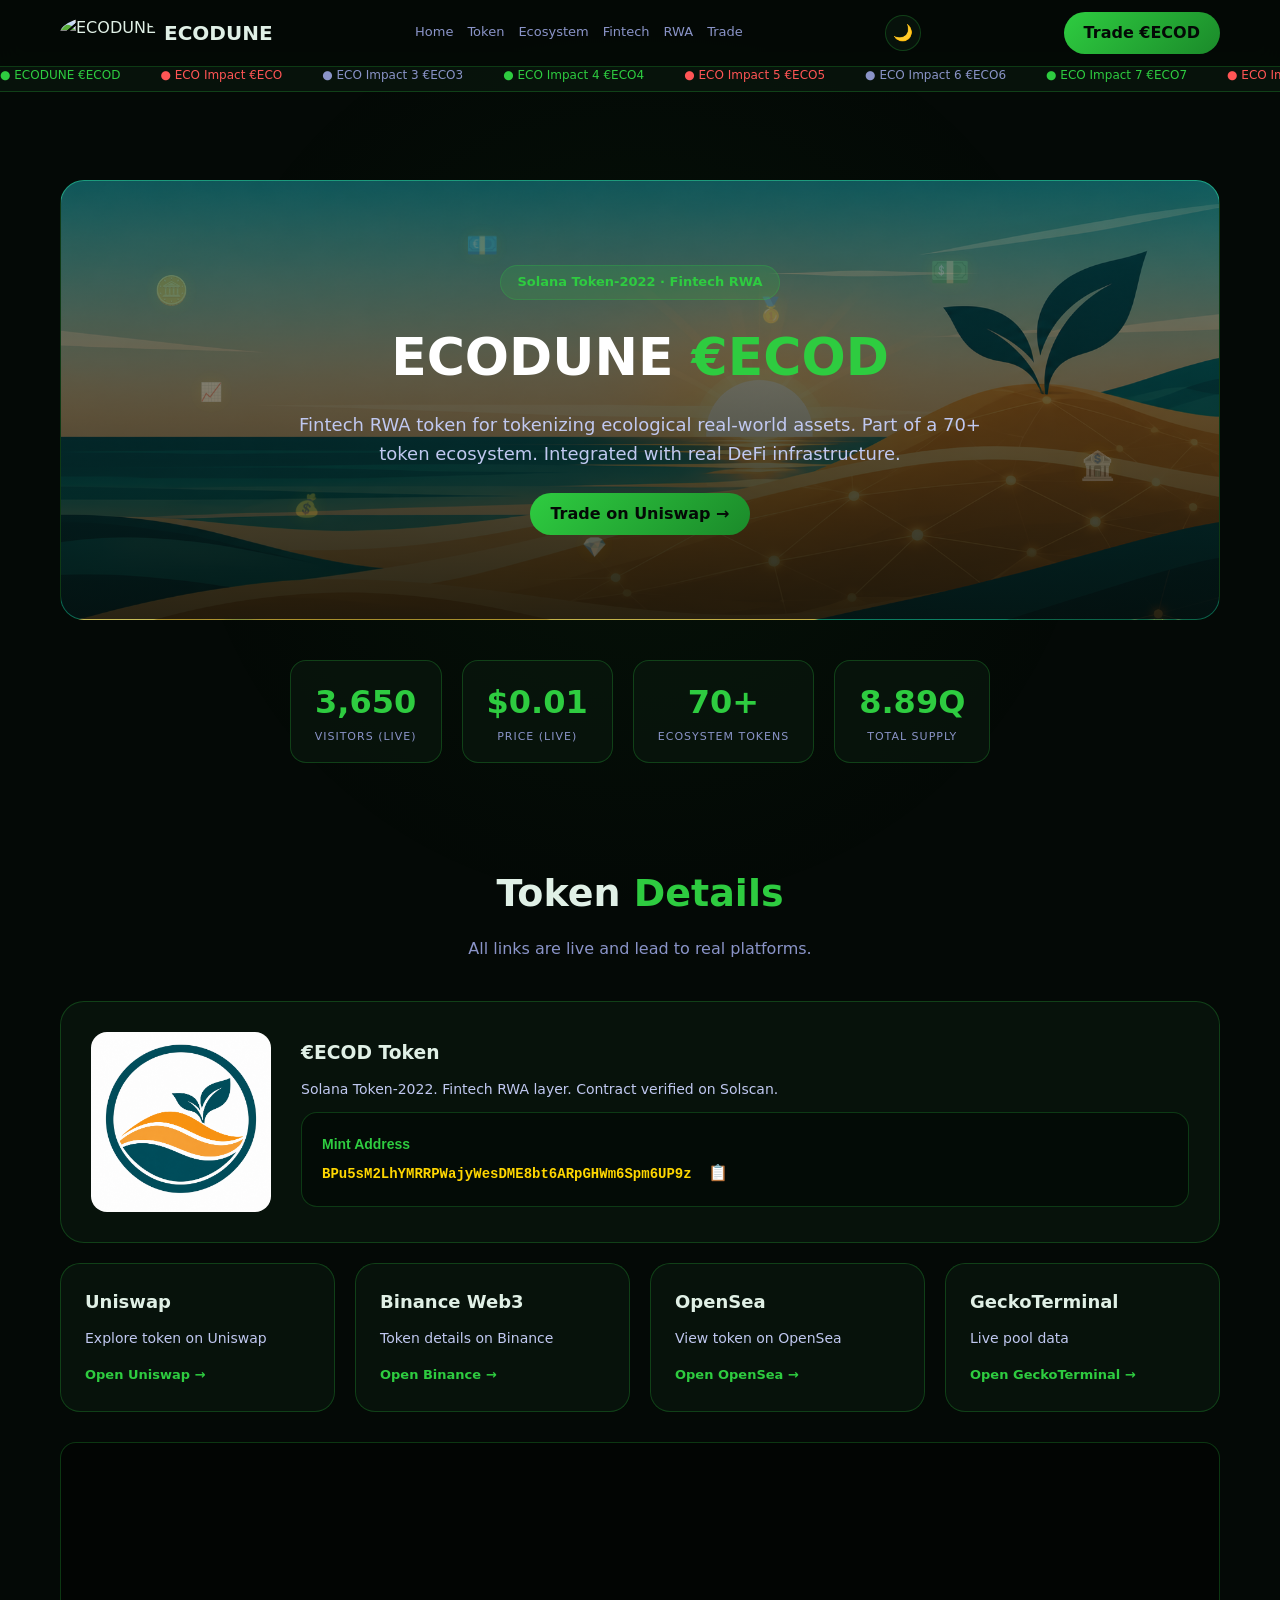
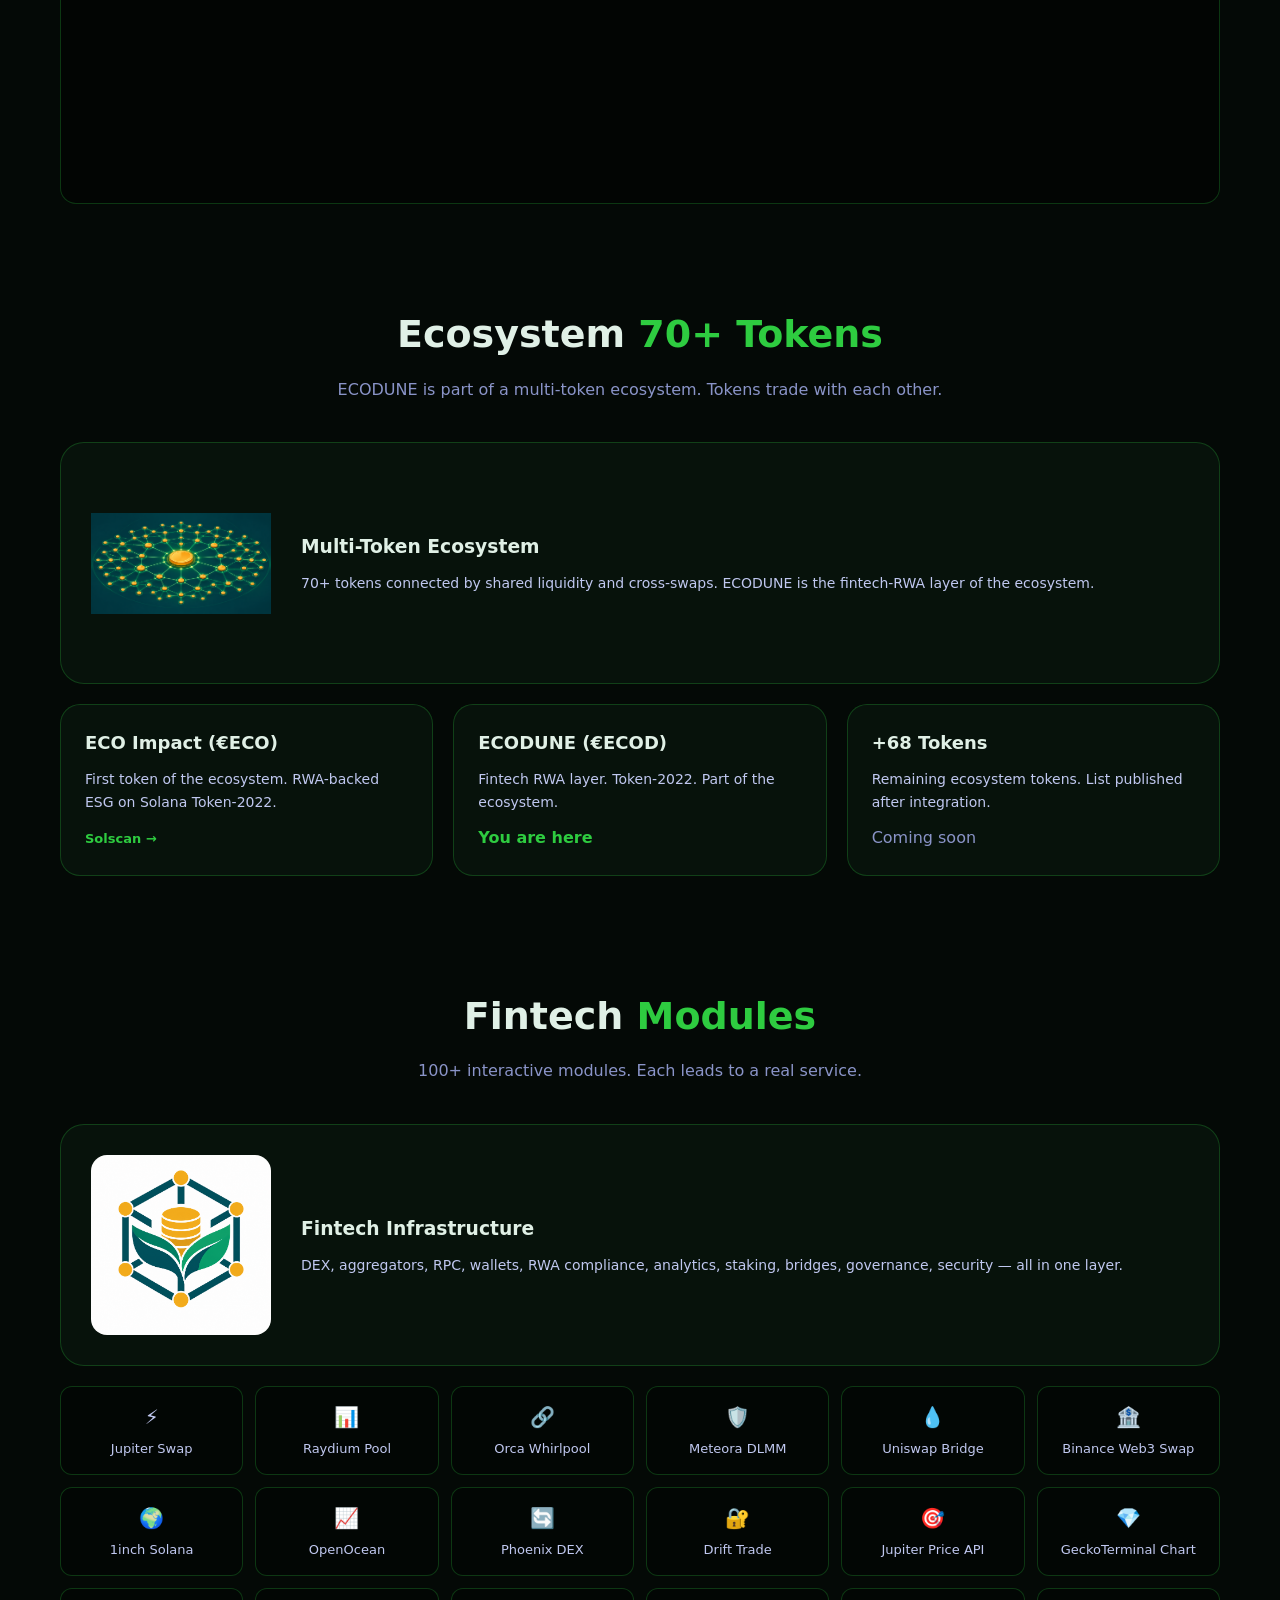
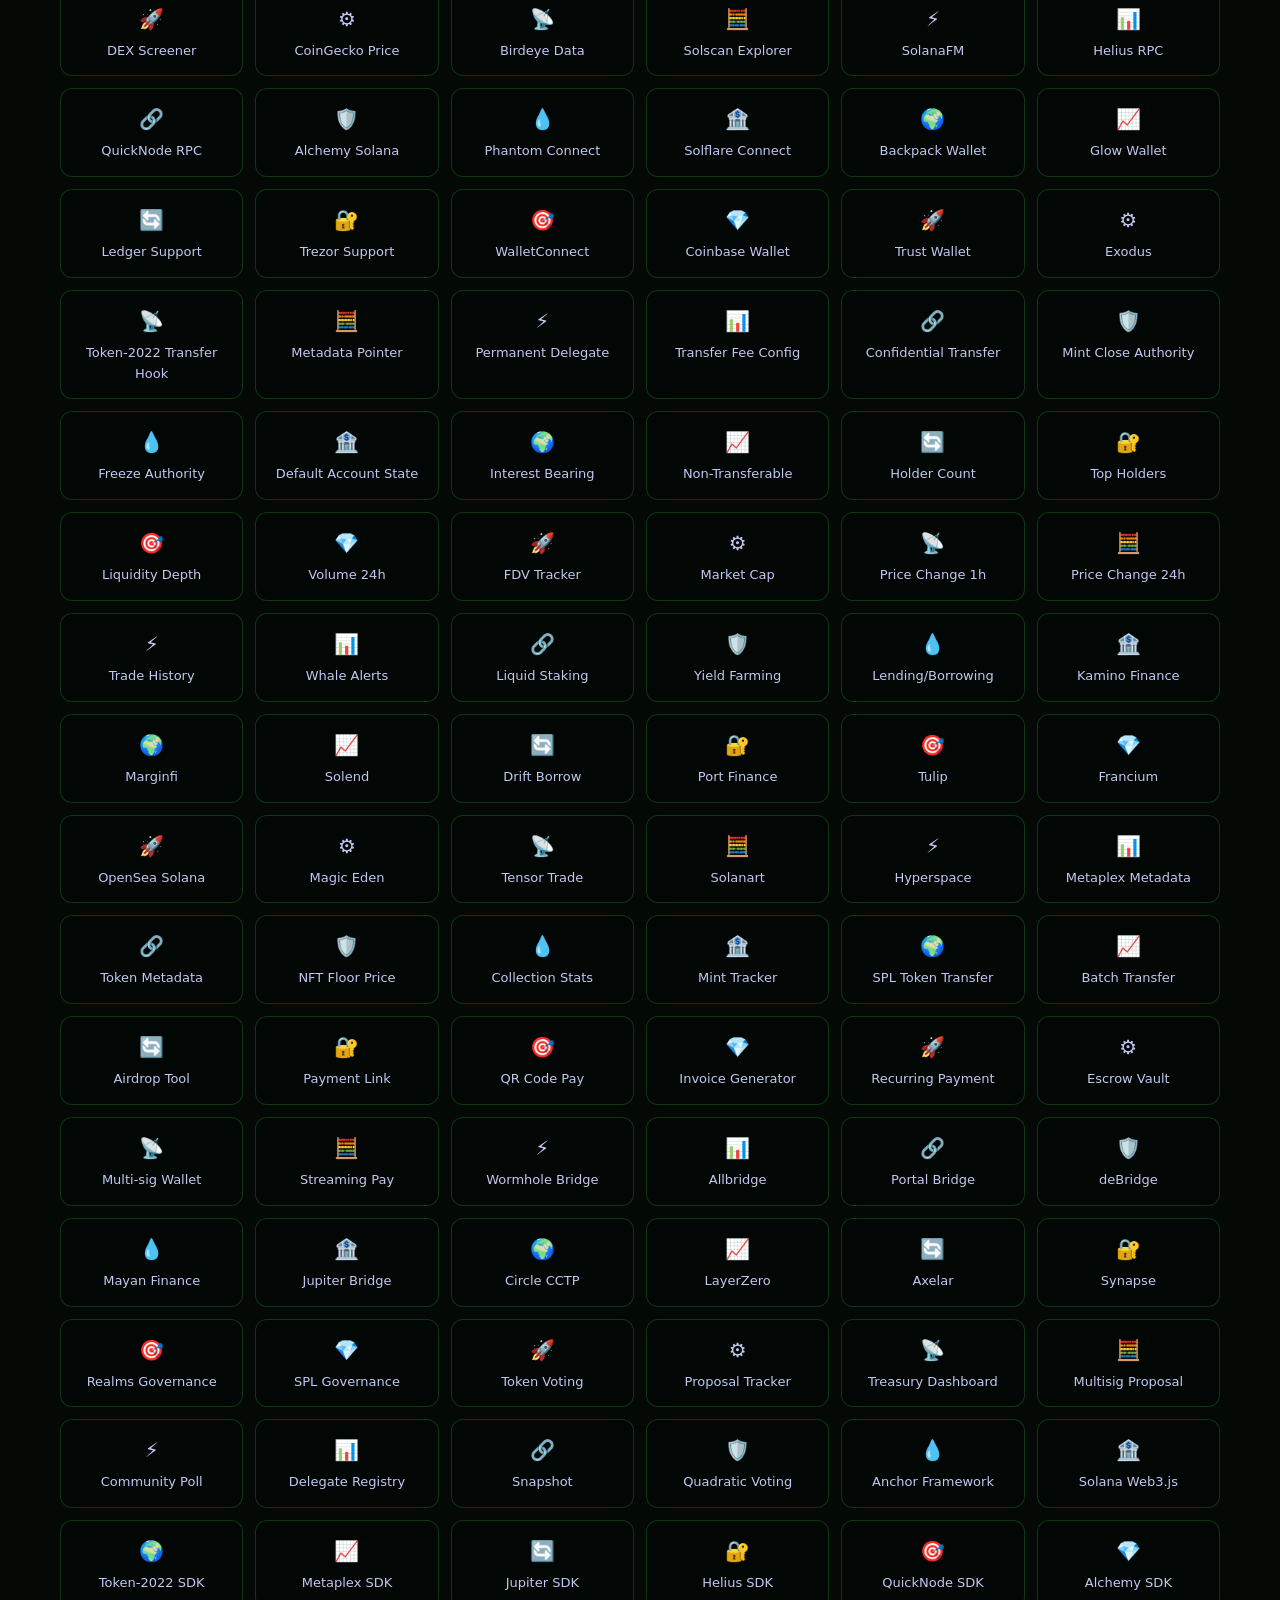
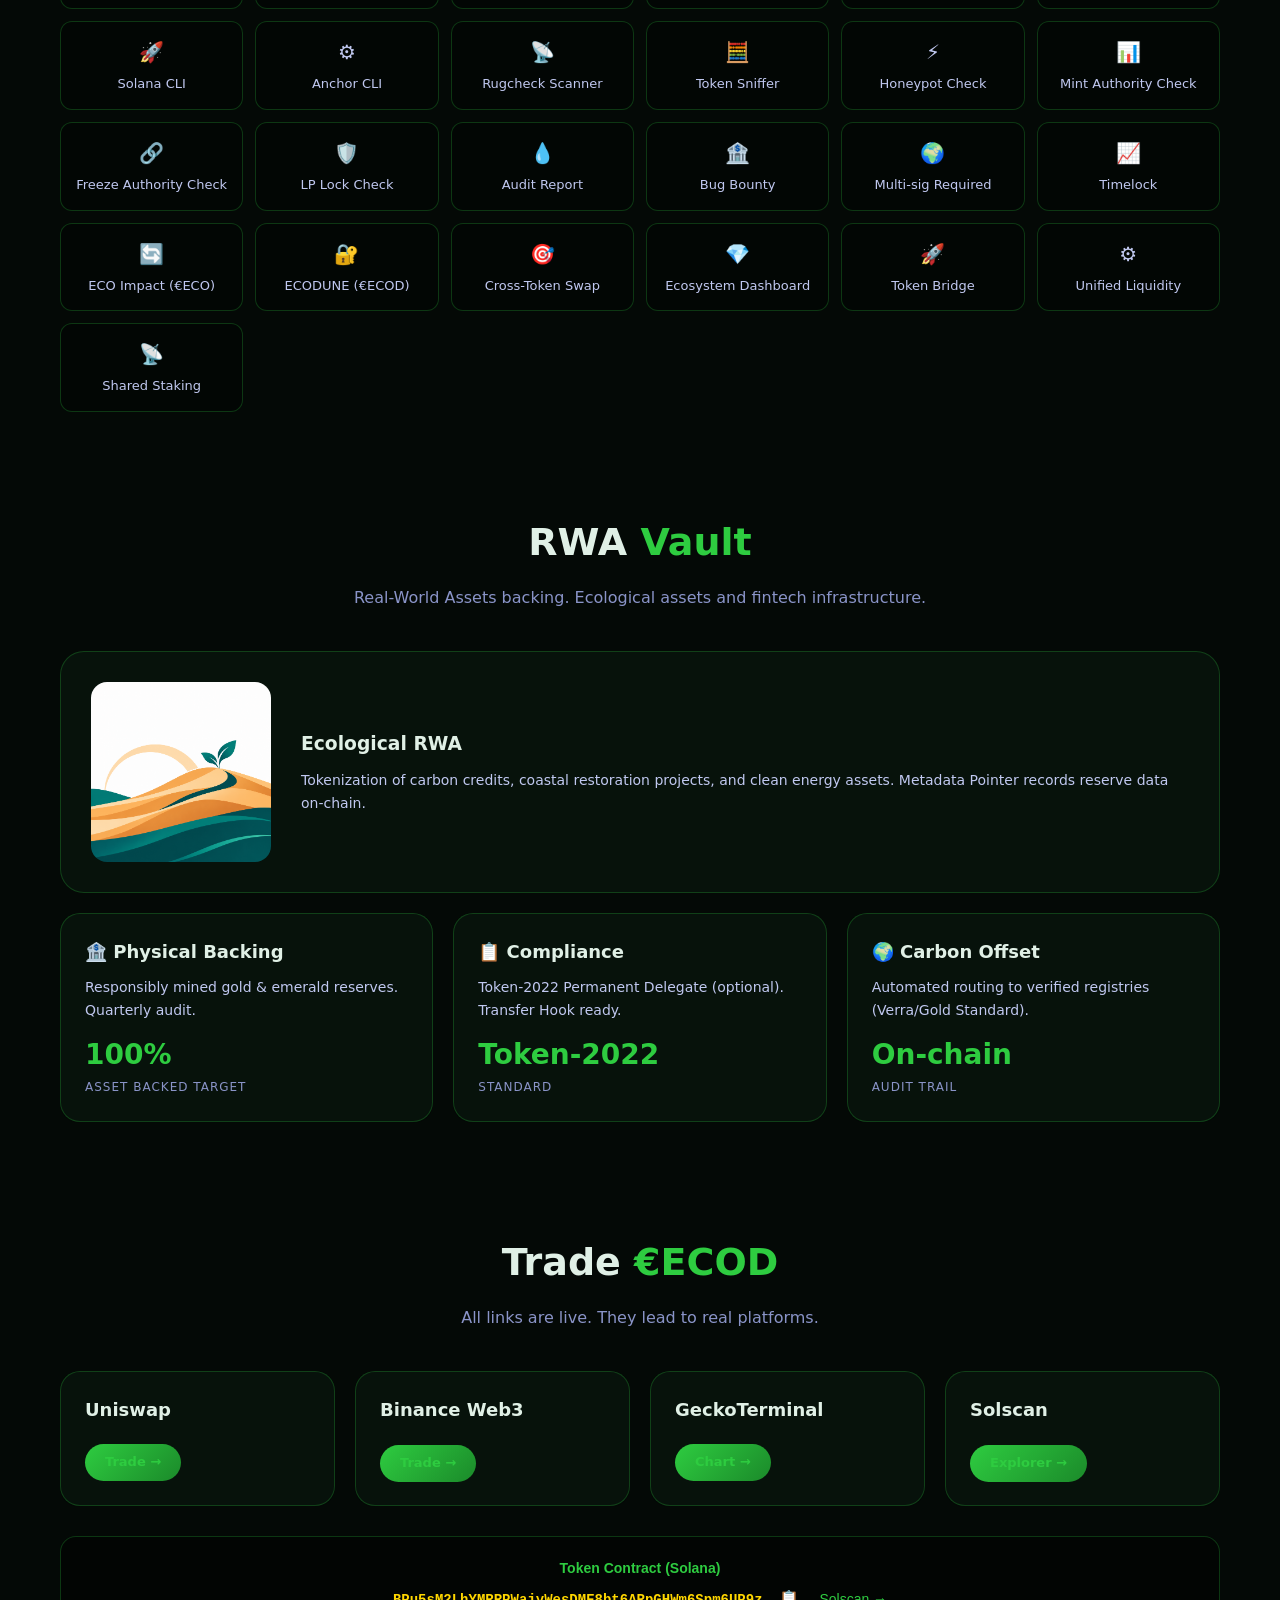
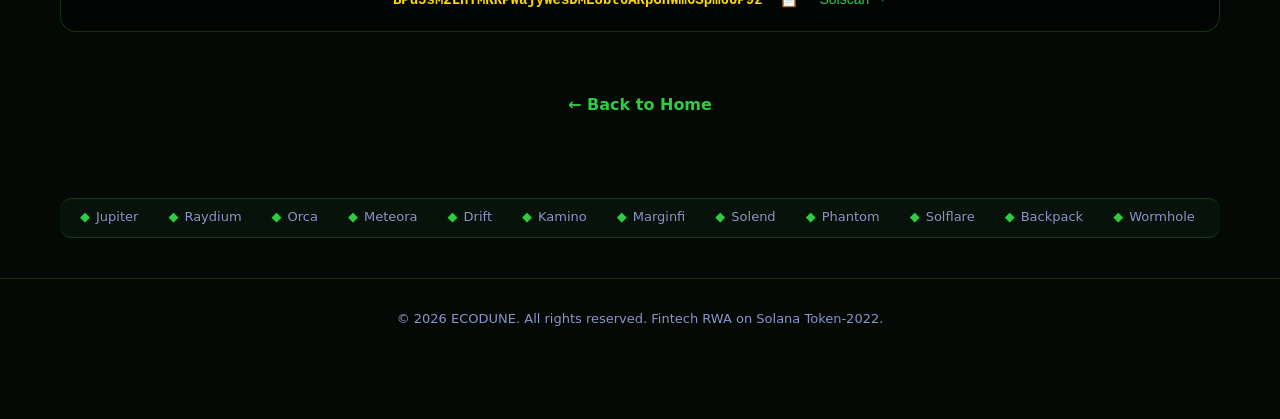
==== commit 1bdad98e: "Update index.html" ====
--- a/index.html
+++ b/index.html
@@ -39,7 +39,7 @@
 .theme-toggle:hover{border-color:var(--green);transform:scale(1.1)}
 
 .ticker-bar{position:fixed;top:60px;left:0;width:100%;background:var(--glass);border-bottom:1px solid var(--border);z-index:99;overflow:hidden;height:32px;display:flex;align-items:center}
-.ticker-track{display:flex;gap:40px;white-space:nowrap;animation:tickerScroll 40s linear infinite;font-size:12px;color:var(--muted)}
+.ticker-track{display:flex;gap:40px;white-space:nowrap;animation:tickerScroll 60s linear infinite;font-size:12px;color:var(--muted)}
 .ticker-track span{display:inline-flex;align-items:center;gap:6px}
 .ticker-track .up{color:var(--green)}
 .ticker-track .down{color:#FF5555}
@@ -335,24 +335,65 @@
 // COPY
 function copyText(text){navigator.clipboard.writeText(text).then(()=>{alert('Copied: '+text)}).catch(()=>{prompt('Copy:',text)})}
 
-// TOP TICKER
-const topItems = [
-  '€ECOD $0.01', 'Contract: BPu5...UP9z', 'Solana Token-2022',
-  'Ecosystem: 70+ tokens', 'Fintech RWA layer', 'RWA: Carbon Credits',
-  'Uniswap Live', 'Binance Web3 Live', 'GeckoTerminal Live',
-  'Total Supply: 8.89Q', 'Transfer Hook Ready', 'Metadata Pointer'
+// ===== ECOSYSTEM TOKENS (40+) — TOP TICKER =====
+// Замените тикеры/названия на реальные из вашей экономики системы
+const ecosystemTokens = [
+  {name:'ECODUNE', ticker:'€ECOD'},
+  {name:'ECO Impact', ticker:'€ECO'},
+  {name:'ECO Impact 3', ticker:'€ECO3'},
+  {name:'ECO Impact 4', ticker:'€ECO4'},
+  {name:'ECO Impact 5', ticker:'€ECO5'},
+  {name:'ECO Impact 6', ticker:'€ECO6'},
+  {name:'ECO Impact 7', ticker:'€ECO7'},
+  {name:'ECO Impact 8', ticker:'€ECO8'},
+  {name:'ECO Impact 9', ticker:'€ECO9'},
+  {name:'ECO Impact 10', ticker:'€ECO10'},
+  {name:'ECO Impact 11', ticker:'€ECO11'},
+  {name:'ECO Impact 12', ticker:'€ECO12'},
+  {name:'ECO Impact 13', ticker:'€ECO13'},
+  {name:'ECO Impact 14', ticker:'€ECO14'},
+  {name:'ECO Impact 15', ticker:'€ECO15'},
+  {name:'ECO Impact 16', ticker:'€ECO16'},
+  {name:'ECO Impact 17', ticker:'€ECO17'},
+  {name:'ECO Impact 18', ticker:'€ECO18'},
+  {name:'ECO Impact 19', ticker:'€ECO19'},
+  {name:'ECO Impact 20', ticker:'€ECO20'},
+  {name:'ECO Impact 21', ticker:'€ECO21'},
+  {name:'ECO Impact 22', ticker:'€ECO22'},
+  {name:'ECO Impact 23', ticker:'€ECO23'},
+  {name:'ECO Impact 24', ticker:'€ECO24'},
+  {name:'ECO Impact 25', ticker:'€ECO25'},
+  {name:'ECO Impact 26', ticker:'€ECO26'},
+  {name:'ECO Impact 27', ticker:'€ECO27'},
+  {name:'ECO Impact 28', ticker:'€ECO28'},
+  {name:'ECO Impact 29', ticker:'€ECO29'},
+  {name:'ECO Impact 30', ticker:'€ECO30'},
+  {name:'ECO Impact 31', ticker:'€ECO31'},
+  {name:'ECO Impact 32', ticker:'€ECO32'},
+  {name:'ECO Impact 33', ticker:'€ECO33'},
+  {name:'ECO Impact 34', ticker:'€ECO34'},
+  {name:'ECO Impact 35', ticker:'€ECO35'},
+  {name:'ECO Impact 36', ticker:'€ECO36'},
+  {name:'ECO Impact 37', ticker:'€ECO37'},
+  {name:'ECO Impact 38', ticker:'€ECO38'},
+  {name:'ECO Impact 39', ticker:'€ECO39'},
+  {name:'ECO Impact 40', ticker:'€ECO40'}
 ];
-document.getElementById('topTicker').innerHTML = topItems.concat(topItems).map((t,i) => {
-  const cls = i % 4 === 0 ? 'up' : i % 4 === 2 ? 'down' : '';
-  return `<span class="${cls}">● ${t}</span>`;
+
+const topTrack = document.getElementById('topTicker');
+const topHTML = ecosystemTokens.map((t,i) => {
+  const cls = i % 3 === 0 ? 'up' : i % 3 === 1 ? 'down' : '';
+  return `<span class="${cls}">● ${t.name} ${t.ticker}</span>`;
 }).join('');
-
-// BOTTOM TICKER
+// дублируем для бесшовной прокрутки
+topTrack.innerHTML = topHTML + topHTML;
+
+// BOTTOM TICKER — сервисы/площадки
 const bottomItems = [
   'Jupiter', 'Raydium', 'Orca', 'Meteora', 'Drift', 'Kamino', 'Marginfi',
   'Solend', 'Phantom', 'Solflare', 'Backpack', 'Wormhole', 'LayerZero',
   'Realms', 'Rugcheck', 'Helius', 'QuickNode', 'Birdeye', 'Magic Eden',
-  'Tensor', 'ECO Impact', 'ECODUNE', 'Cross-Token Swap', 'Unified Liquidity'
+  'Tensor', 'Cross-Token Swap', 'Unified Liquidity'
 ];
 document.getElementById('bottomTicker').innerHTML = bottomItems.concat(bottomItems).map(t => `<span><span class="tag">◆</span> ${t}</span>`).join('');
 
@@ -370,7 +411,7 @@
 'Realms Governance','SPL Governance','Token Voting','Proposal Tracker','Treasury Dashboard','Multisig Proposal','Community Poll','Delegate Registry','Snapshot','Quadratic Voting',
 'Anchor Framework','Solana Web3.js','Token-2022 SDK','Metaplex SDK','Jupiter SDK','Helius SDK','QuickNode SDK','Alchemy SDK','Solana CLI','Anchor CLI',
 'Rugcheck Scanner','Token Sniffer','Honeypot Check','Mint Authority Check','Freeze Authority Check','LP Lock Check','Audit Report','Bug Bounty','Multi-sig Required','Timelock',
-'ECO Impact (€ECO)','ECODUNE (€ECOD)','Ecosystem Token #3','Ecosystem Token #4','Ecosystem Token #5','Cross-Token Swap','Ecosystem Dashboard','Token Bridge','Unified Liquidity','Shared Staking'
+'ECO Impact (€ECO)','ECODUNE (€ECOD)','Cross-Token Swap','Ecosystem Dashboard','Token Bridge','Unified Liquidity','Shared Staking'
 ];
 
 function renderFintechGrid(){
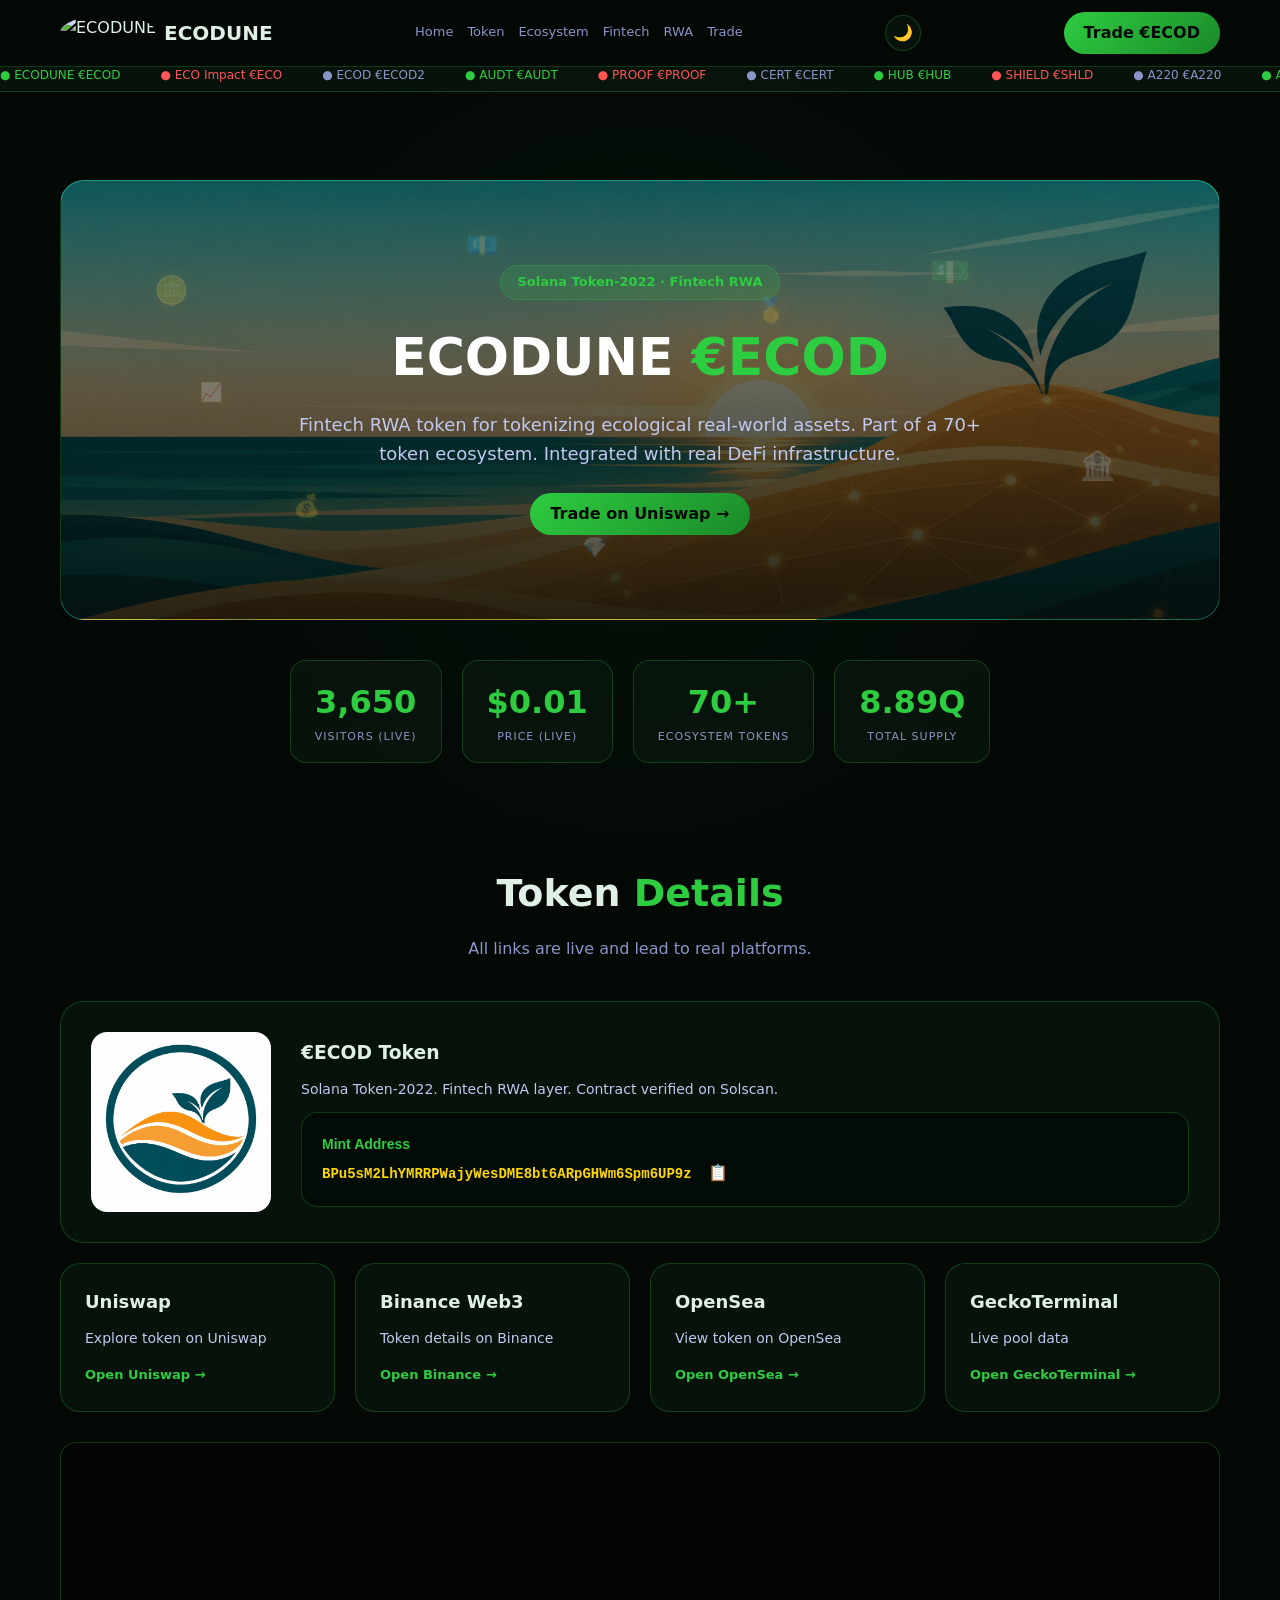
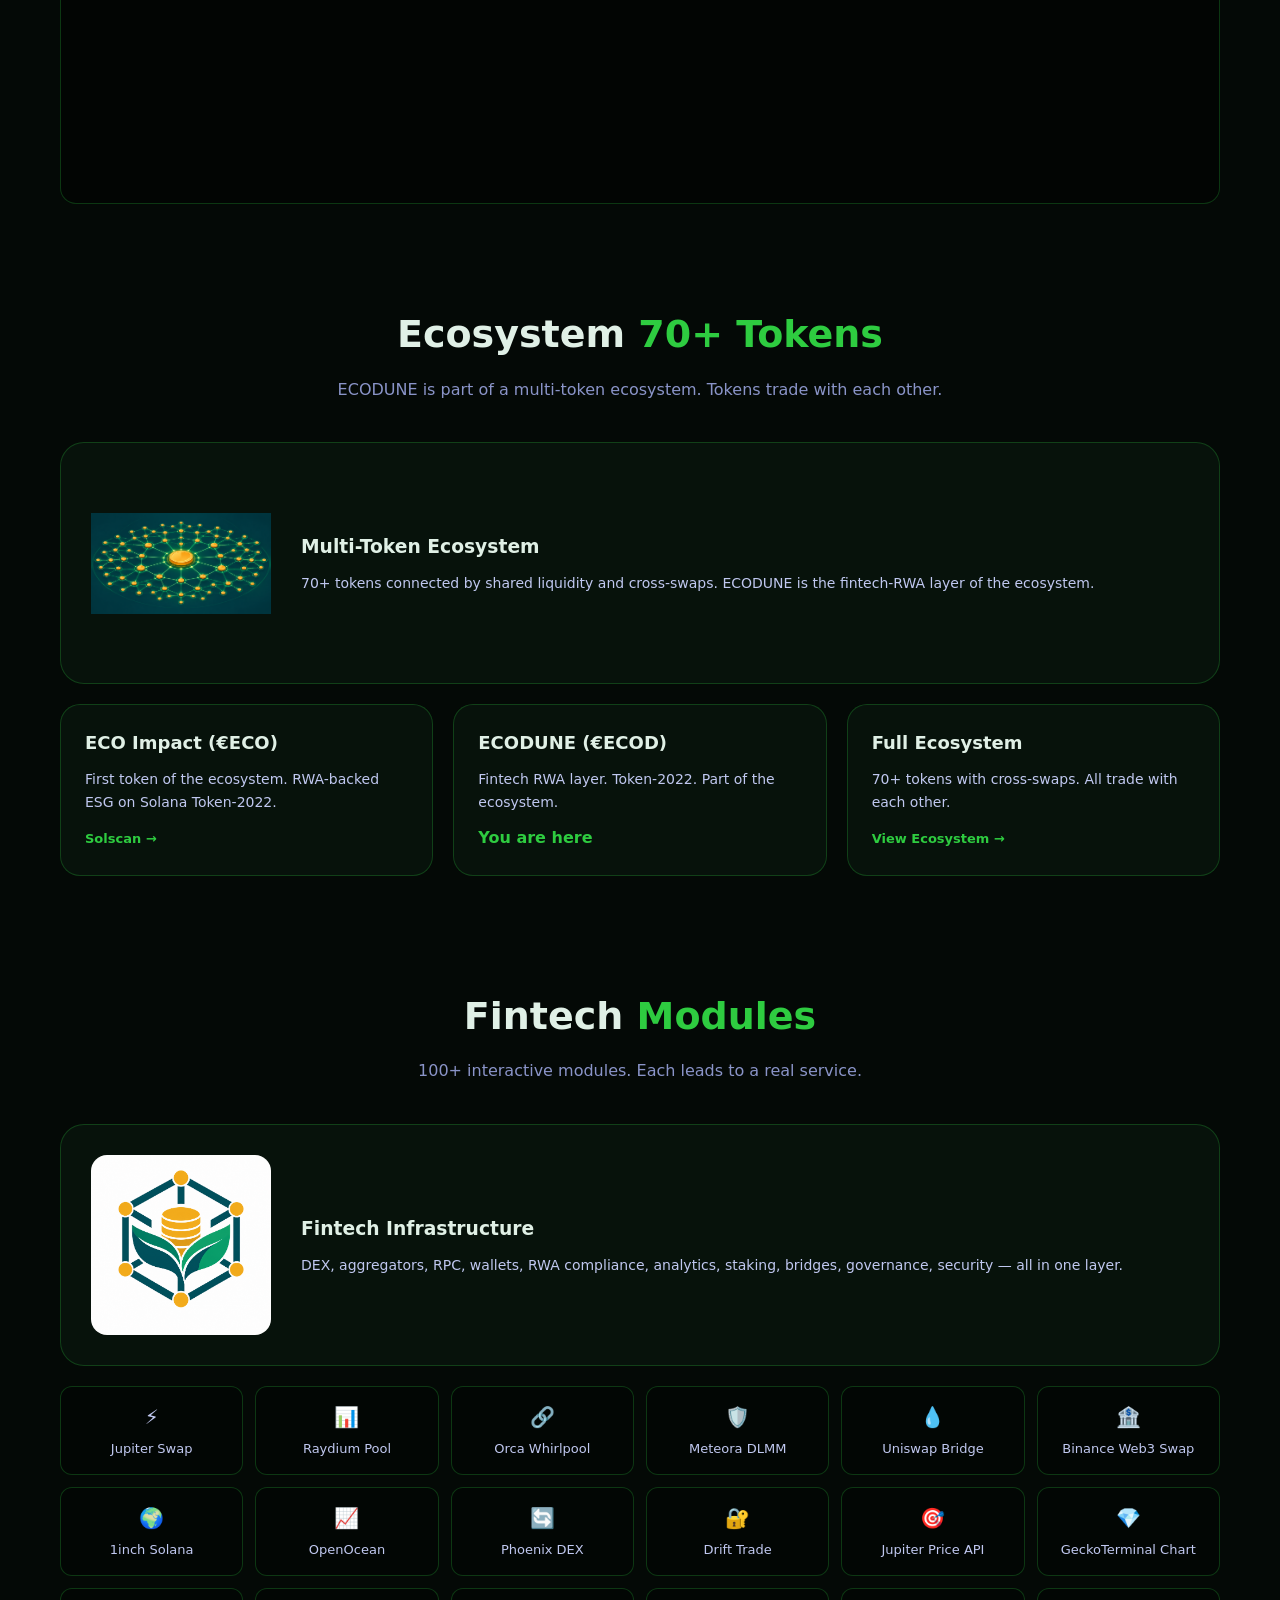
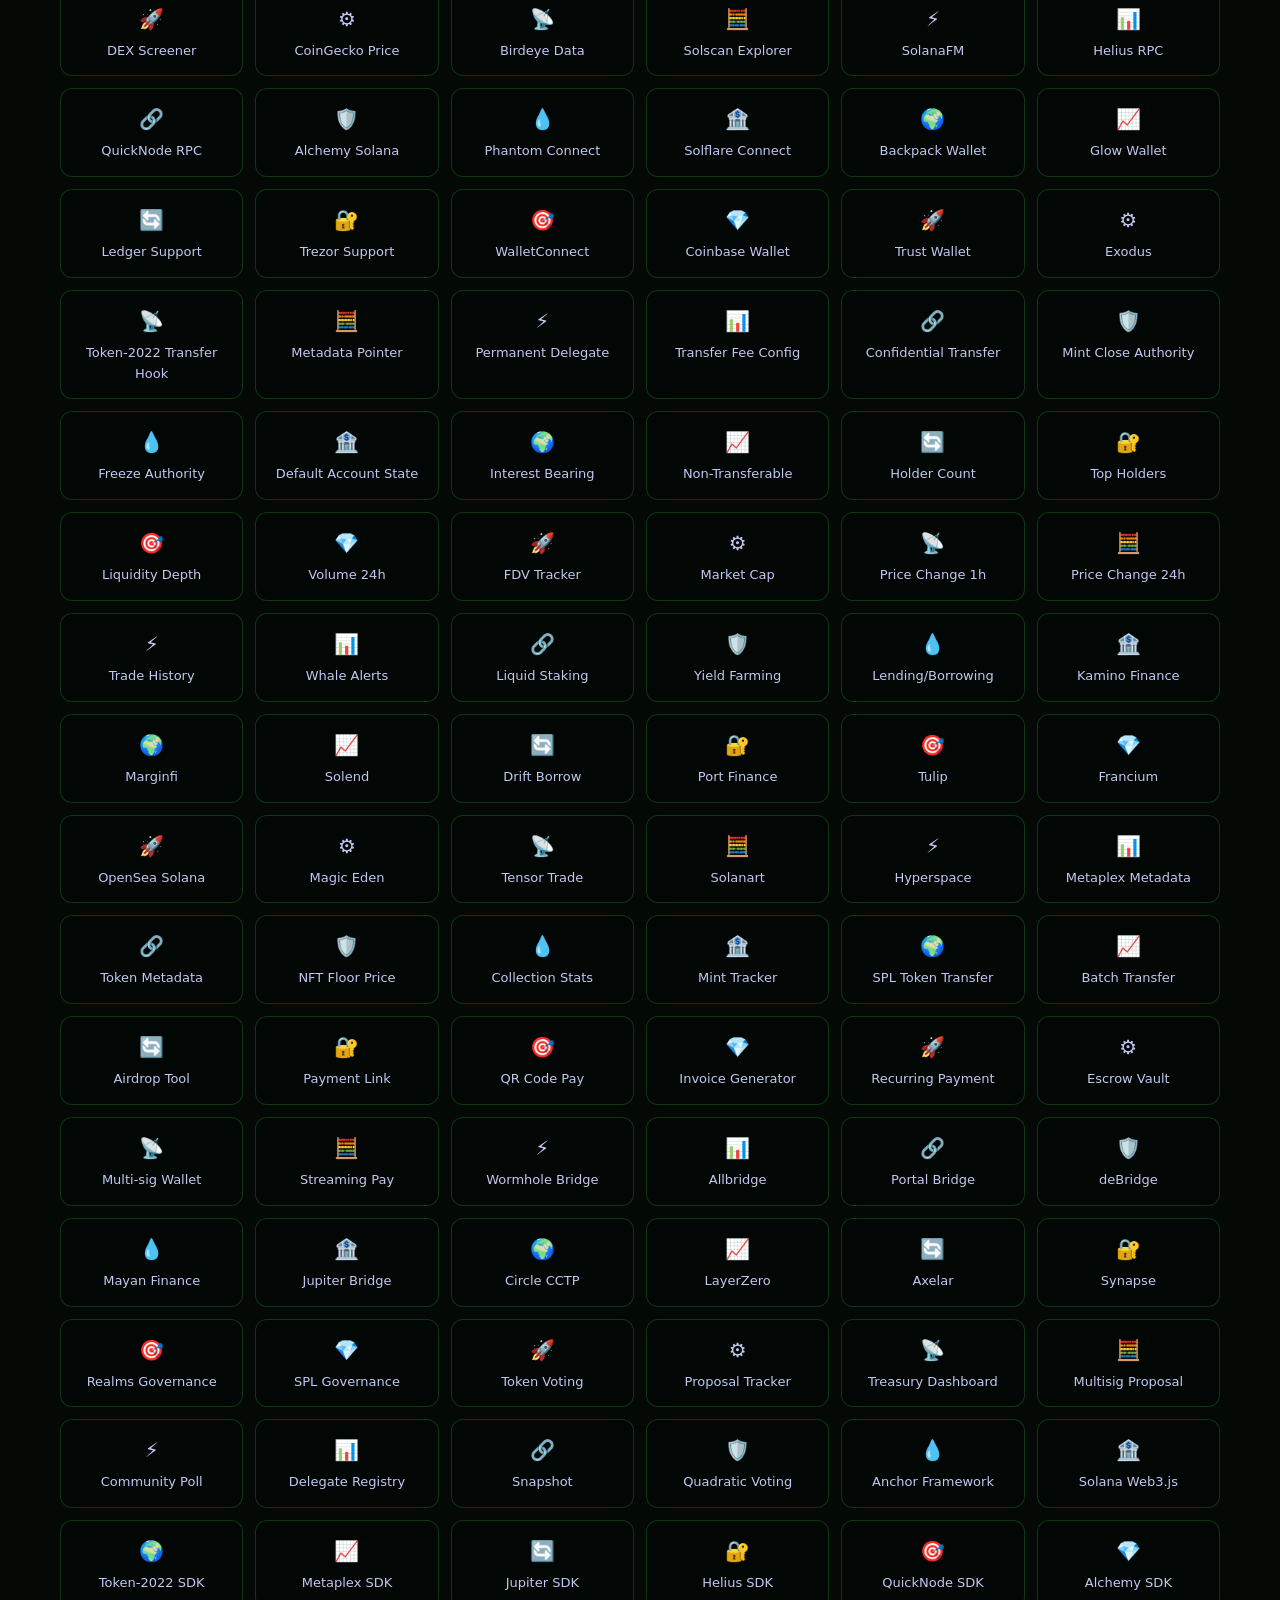
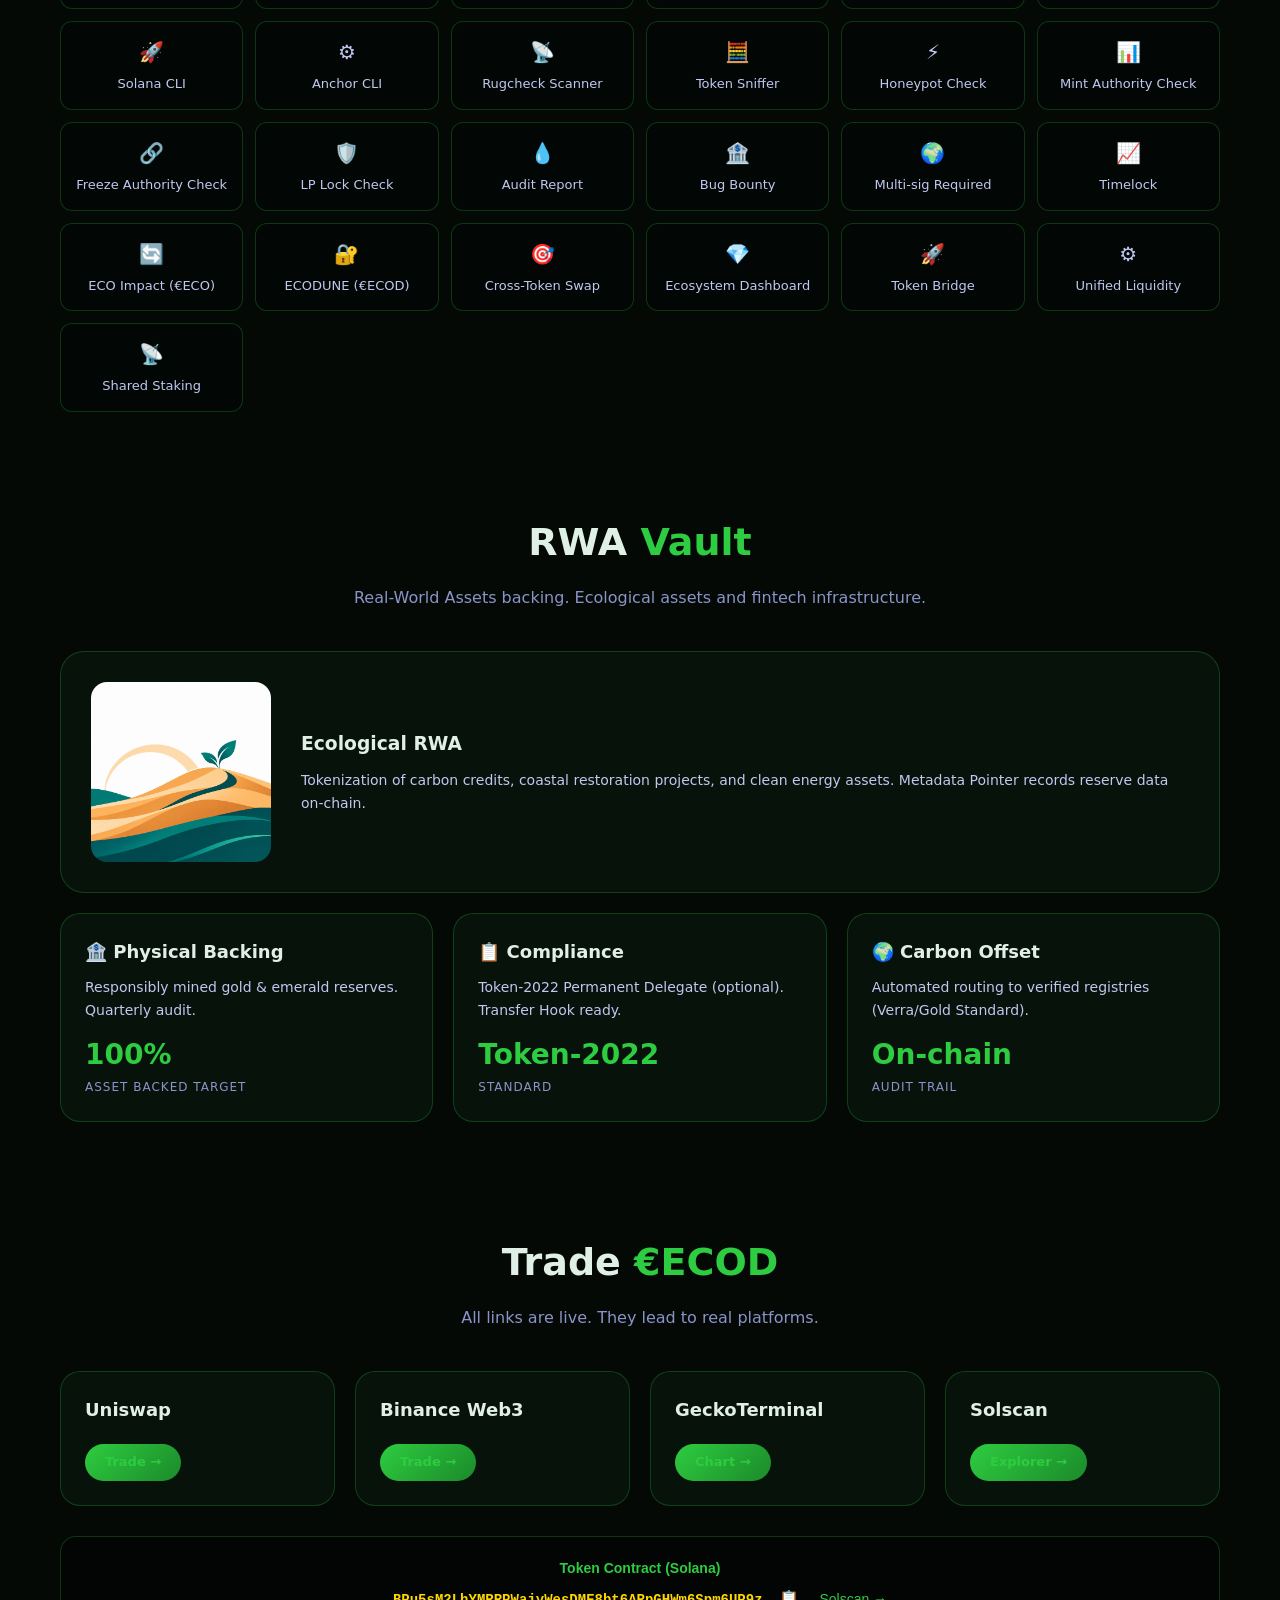
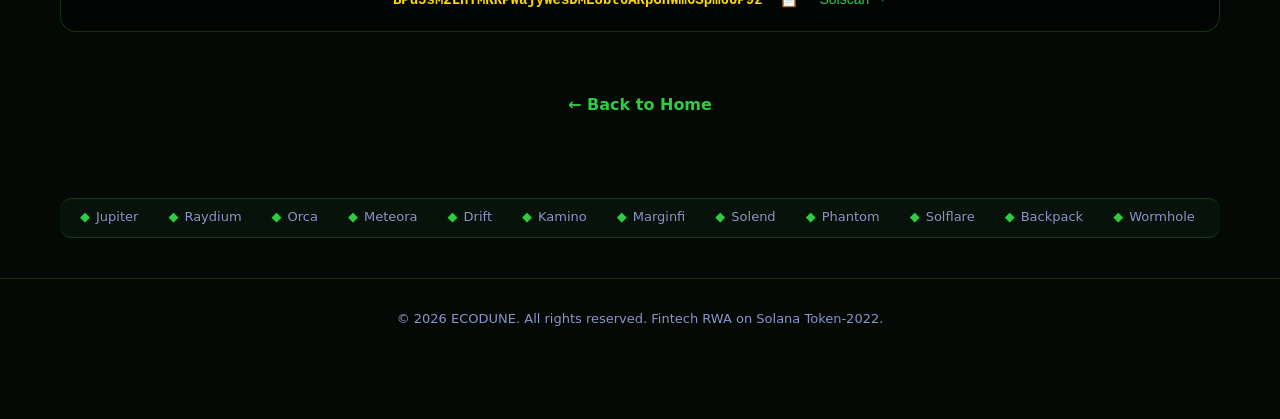
==== commit b704ba98: "Update index.html" ====
--- a/index.html
+++ b/index.html
@@ -8,21 +8,12 @@
 <meta property="og:image" content="ecodune_banner.png">
 <script src="https://cdnjs.cloudflare.com/ajax/libs/vanilla-tilt/1.8.0/vanilla-tilt.min.js"></script>
 <style>
-:root{
-  --bg:#040906;--text:#E0F0E6;--green:#2ECC40;--dark:#1B8A2A;--gold:#FFD700;
-  --teal:#0F4C5C;--sand:#D4A373;--glass:rgba(10,25,15,0.6);--border:rgba(46,204,64,0.25);
-  --header-bg:rgba(4,9,6,0.9);--muted:#8A94C8;--card-text:#C0C8F0;
-}
-[data-theme="light"]{
-  --bg:#F5F7F2;--text:#1A2A1E;--green:#1B8A2A;--dark:#2ECC40;--gold:#B8860B;
-  --teal:#0F4C5C;--sand:#C49A6C;--glass:rgba(255,255,255,0.7);--border:rgba(27,138,42,0.25);
-  --header-bg:rgba(245,247,242,0.9);--muted:#5A6A5E;--card-text:#2A3A2E;
-}
+:root{--bg:#040906;--text:#E0F0E6;--green:#2ECC40;--dark:#1B8A2A;--gold:#FFD700;--teal:#0F4C5C;--sand:#D4A373;--glass:rgba(10,25,15,0.6);--border:rgba(46,204,64,0.25);--header-bg:rgba(4,9,6,0.9);--muted:#8A94C8;--card-text:#C0C8F0}
+[data-theme="light"]{--bg:#F5F7F2;--text:#1A2A1E;--green:#1B8A2A;--dark:#2ECC40;--gold:#B8860B;--teal:#0F4C5C;--sand:#C49A6C;--glass:rgba(255,255,255,0.7);--border:rgba(27,138,42,0.25);--header-bg:rgba(245,247,242,0.9);--muted:#5A6A5E;--card-text:#2A3A2E}
 *{margin:0;padding:0;box-sizing:border-box}
 body{font-family:'Segoe UI',system-ui,sans-serif;background:var(--bg);color:var(--text);line-height:1.6;padding-top:120px;padding-bottom:60px;transition:background .4s,color .4s}
 body::before{content:'';position:fixed;top:0;left:0;width:100%;height:100%;background:radial-gradient(circle at 50% 50%,rgba(46,204,64,0.05) 0%,transparent 60%);z-index:-1;pointer-events:none}
 .container{max-width:1200px;margin:0 auto;padding:0 20px}
-
 header{position:fixed;top:0;left:0;width:100%;background:var(--header-bg);backdrop-filter:blur(12px);z-index:100;border-bottom:1px solid var(--border);padding:12px 0}
 .header-inner{display:flex;align-items:center;justify-content:space-between;flex-wrap:wrap;gap:10px;max-width:1200px;margin:0 auto;padding:0 20px}
 .logo{display:flex;align-items:center;gap:8px}
@@ -37,14 +28,12 @@
 .btn-primary:hover{transform:scale(1.02);box-shadow:0 0 20px rgba(46,204,64,0.4)}
 .theme-toggle{background:var(--glass);border:1px solid var(--border);color:var(--text);border-radius:50%;width:36px;height:36px;cursor:pointer;font-size:16px;transition:.3s}
 .theme-toggle:hover{border-color:var(--green);transform:scale(1.1)}
-
 .ticker-bar{position:fixed;top:60px;left:0;width:100%;background:var(--glass);border-bottom:1px solid var(--border);z-index:99;overflow:hidden;height:32px;display:flex;align-items:center}
 .ticker-track{display:flex;gap:40px;white-space:nowrap;animation:tickerScroll 60s linear infinite;font-size:12px;color:var(--muted)}
 .ticker-track span{display:inline-flex;align-items:center;gap:6px}
 .ticker-track .up{color:var(--green)}
 .ticker-track .down{color:#FF5555}
 @keyframes tickerScroll{0%{transform:translateX(0)}100%{transform:translateX(-50%)}}
-
 .hero{position:relative;min-height:440px;display:flex;align-items:center;justify-content:center;text-align:center;border-radius:24px;overflow:hidden;margin:20px 0 40px;background:url('ecodune_hero.png') center/cover no-repeat;border:1px solid var(--border)}
 .hero::before{content:'';position:absolute;inset:0;background:linear-gradient(180deg,rgba(4,9,6,0.4) 0%,rgba(4,9,6,0.85) 100%)}
 [data-theme="light"] .hero::before{background:linear-gradient(180deg,rgba(245,247,242,0.3) 0%,rgba(245,247,242,0.85) 100%)}
@@ -55,7 +44,6 @@
 .hero p{color:#C0C8F0;font-size:18px;max-width:700px;margin:0 auto 24px}
 [data-theme="light"] .hero p{color:var(--card-text)}
 .hero-badge{display:inline-block;background:rgba(46,204,64,0.15);border:1px solid var(--border);padding:6px 16px;border-radius:20px;font-size:13px;color:var(--green);font-weight:600;margin-bottom:16px}
-
 .floaters{position:absolute;inset:0;pointer-events:none;z-index:1;overflow:hidden}
 .floater{position:absolute;font-size:28px;opacity:.22;animation:floatUp 12s ease-in-out infinite;filter:drop-shadow(0 0 8px rgba(255,215,0,0.3))}
 .floater:nth-child(1){left:8%;top:20%;animation-delay:0s}
@@ -67,13 +55,11 @@
 .floater:nth-child(7){left:35%;top:10%;animation-delay:2.5s;font-size:26px}
 .floater:nth-child(8){left:12%;top:45%;animation-delay:1.5s;font-size:18px}
 @keyframes floatUp{0%,100%{transform:translateY(0) rotate(0deg)}50%{transform:translateY(-30px) rotate(15deg)}}
-
 section{padding:40px 0;position:relative}
 .section-header{text-align:center;margin-bottom:40px}
 .section-header h1{font-size:38px;font-weight:800;margin-bottom:12px;color:var(--text)}
 .section-header h1 .highlight{color:var(--green)}
 .section-header p{color:var(--muted);max-width:700px;margin:0 auto}
-
 .grid{display:grid;grid-template-columns:repeat(auto-fit,minmax(260px,1fr));gap:20px;margin-bottom:30px}
 .card{background:var(--glass);border:1px solid var(--border);border-radius:20px;padding:24px;transition:.3s;backdrop-filter:blur(15px)}
 .card:hover{border-color:var(--green);transform:translateY(-4px);box-shadow:0 10px 30px rgba(46,204,64,0.1)}
@@ -83,11 +69,9 @@
 .card .label{font-size:12px;color:var(--muted);text-transform:uppercase;letter-spacing:1px}
 .card a{color:var(--green);text-decoration:none;font-size:13px;font-weight:600}
 .card a:hover{text-decoration:underline}
-
 .widget-box{background:rgba(0,0,0,0.4);border:1px solid var(--border);border-radius:16px;padding:20px;margin:20px 0}
 [data-theme="light"] .widget-box{background:rgba(255,255,255,0.6)}
 .widget-box iframe{width:100%;border:none;border-radius:12px;display:block}
-
 .address-box{background:rgba(0,0,0,0.4);border:1px solid var(--border);border-radius:16px;padding:20px;margin:16px 0;text-align:center;font-size:14px;color:var(--card-text);font-family:'Courier New',monospace}
 [data-theme="light"] .address-box{background:rgba(255,255,255,0.6)}
 .address-box .label{color:var(--green);font-weight:600;display:block;margin-bottom:8px;font-family:'Segoe UI',sans-serif}
@@ -96,35 +80,28 @@
 .address-box .copy-btn:hover{color:var(--text);transform:scale(1.1)}
 .address-box .link{color:var(--green);text-decoration:none;font-size:14px;margin-left:12px;font-family:'Segoe UI',sans-serif}
 .address-box .link:hover{text-decoration:underline}
-
 .counter-box{display:flex;gap:20px;flex-wrap:wrap;justify-content:center;margin:20px 0;animation:pulseGlow 3s ease-in-out infinite}
 @keyframes pulseGlow{0%,100%{filter:drop-shadow(0 0 0 rgba(46,204,64,0))}50%{filter:drop-shadow(0 0 15px rgba(46,204,64,0.4))}}
 .counter-item{text-align:center;padding:16px 24px;background:var(--glass);border:1px solid var(--border);border-radius:16px;min-width:140px}
 .counter-item .num{font-size:32px;font-weight:800;color:var(--green)}
 .counter-item .lbl{font-size:11px;color:var(--muted);text-transform:uppercase;letter-spacing:1px}
-
 .media-block{display:flex;align-items:center;gap:30px;background:var(--glass);border:1px solid var(--border);border-radius:24px;padding:30px;margin:20px 0;flex-wrap:wrap}
 .media-block img{width:180px;height:180px;object-fit:contain;border-radius:16px;flex-shrink:0}
 .media-block .text{flex:1;min-width:240px}
 .media-block h3{color:var(--text);margin-bottom:10px}
 .media-block p{color:var(--card-text);font-size:14px}
-
 .fintech-grid{display:grid;grid-template-columns:repeat(auto-fill,minmax(180px,1fr));gap:12px;margin:20px 0}
 .fintech-item{background:rgba(0,0,0,0.3);border:1px solid var(--border);border-radius:12px;padding:14px;text-align:center;font-size:13px;color:var(--card-text);transition:.3s;cursor:pointer}
 [data-theme="light"] .fintech-item{background:rgba(255,255,255,0.6)}
 .fintech-item:hover{border-color:var(--green);background:rgba(46,204,64,0.05);color:var(--text)}
 .fintech-item .icon{font-size:20px;display:block;margin-bottom:6px}
-
 .bottom-ticker{position:relative;overflow:hidden;height:40px;display:flex;align-items:center;background:var(--glass);border-top:1px solid var(--border);border-bottom:1px solid var(--border);margin:40px 0 0;border-radius:12px}
 .bottom-track{display:flex;gap:30px;white-space:nowrap;animation:tickerScroll 50s linear infinite;font-size:13px;color:var(--muted);padding-left:20px}
 .bottom-track span{display:inline-flex;align-items:center;gap:6px}
 .bottom-track .tag{color:var(--green);font-weight:600}
-
 .back-link{display:inline-block;margin-top:20px;color:var(--green);text-decoration:none;font-weight:600}
 .back-link:hover{text-decoration:underline}
-
 footer{text-align:center;padding:30px 20px;color:var(--muted);font-size:13px;border-top:1px solid var(--border);margin-top:40px}
-
 @media(max-width:768px){.header-inner{flex-direction:column;align-items:stretch}nav{justify-content:center;gap:8px}nav a{font-size:11px}.hero h1{font-size:32px}.section-header h1{font-size:26px}.media-block{flex-direction:column;text-align:center}}
 </style>
 </head>
@@ -139,7 +116,7 @@
 <nav>
 <a href="#home">Home</a>
 <a href="#token">Token</a>
-<a href="#ecosystem">Ecosystem</a>
+<a href="ecosystem.html">Ecosystem</a>
 <a href="#fintech">Fintech</a>
 <a href="#rwa">RWA</a>
 <a href="#trade">Trade</a>
@@ -240,9 +217,9 @@
 <span style="color:var(--green);font-weight:600">You are here</span>
 </div>
 <div class="card">
-<h3>+68 Tokens</h3>
-<p>Remaining ecosystem tokens. List published after integration.</p>
-<span style="color:var(--muted)">Coming soon</span>
+<h3>Full Ecosystem</h3>
+<p>70+ tokens with cross-swaps. All trade with each other.</p>
+<a href="ecosystem.html">View Ecosystem →</a>
 </div>
 </div>
 </section>
@@ -319,7 +296,6 @@
 </footer>
 
 <script>
-// THEME
 const themeToggle = document.getElementById('themeToggle');
 const savedTheme = localStorage.getItem('ecodune_theme') || 'dark';
 document.documentElement.setAttribute('data-theme', savedTheme);
@@ -332,63 +308,22 @@
   themeToggle.textContent = next === 'dark' ? '🌙' : '☀️';
 });
 
-// COPY
 function copyText(text){navigator.clipboard.writeText(text).then(()=>{alert('Copied: '+text)}).catch(()=>{prompt('Copy:',text)})}
 
-// ===== ECOSYSTEM TOKENS (40+) — TOP TICKER =====
-// Замените тикеры/названия на реальные из вашей экономики системы
-const ecosystemTokens = [
-  {name:'ECODUNE', ticker:'€ECOD'},
-  {name:'ECO Impact', ticker:'€ECO'},
-  {name:'ECO Impact 3', ticker:'€ECO3'},
-  {name:'ECO Impact 4', ticker:'€ECO4'},
-  {name:'ECO Impact 5', ticker:'€ECO5'},
-  {name:'ECO Impact 6', ticker:'€ECO6'},
-  {name:'ECO Impact 7', ticker:'€ECO7'},
-  {name:'ECO Impact 8', ticker:'€ECO8'},
-  {name:'ECO Impact 9', ticker:'€ECO9'},
-  {name:'ECO Impact 10', ticker:'€ECO10'},
-  {name:'ECO Impact 11', ticker:'€ECO11'},
-  {name:'ECO Impact 12', ticker:'€ECO12'},
-  {name:'ECO Impact 13', ticker:'€ECO13'},
-  {name:'ECO Impact 14', ticker:'€ECO14'},
-  {name:'ECO Impact 15', ticker:'€ECO15'},
-  {name:'ECO Impact 16', ticker:'€ECO16'},
-  {name:'ECO Impact 17', ticker:'€ECO17'},
-  {name:'ECO Impact 18', ticker:'€ECO18'},
-  {name:'ECO Impact 19', ticker:'€ECO19'},
-  {name:'ECO Impact 20', ticker:'€ECO20'},
-  {name:'ECO Impact 21', ticker:'€ECO21'},
-  {name:'ECO Impact 22', ticker:'€ECO22'},
-  {name:'ECO Impact 23', ticker:'€ECO23'},
-  {name:'ECO Impact 24', ticker:'€ECO24'},
-  {name:'ECO Impact 25', ticker:'€ECO25'},
-  {name:'ECO Impact 26', ticker:'€ECO26'},
-  {name:'ECO Impact 27', ticker:'€ECO27'},
-  {name:'ECO Impact 28', ticker:'€ECO28'},
-  {name:'ECO Impact 29', ticker:'€ECO29'},
-  {name:'ECO Impact 30', ticker:'€ECO30'},
-  {name:'ECO Impact 31', ticker:'€ECO31'},
-  {name:'ECO Impact 32', ticker:'€ECO32'},
-  {name:'ECO Impact 33', ticker:'€ECO33'},
-  {name:'ECO Impact 34', ticker:'€ECO34'},
-  {name:'ECO Impact 35', ticker:'€ECO35'},
-  {name:'ECO Impact 36', ticker:'€ECO36'},
-  {name:'ECO Impact 37', ticker:'€ECO37'},
-  {name:'ECO Impact 38', ticker:'€ECO38'},
-  {name:'ECO Impact 39', ticker:'€ECO39'},
-  {name:'ECO Impact 40', ticker:'€ECO40'}
+const topItems = [
+  'ECODUNE €ECOD', 'ECO Impact €ECO', 'ECOD €ECOD2',
+  'AUDT €AUDT', 'PROOF €PROOF', 'CERT €CERT', 'HUB €HUB', 'SHIELD €SHLD',
+  'A220 €A220', 'A350 €A350', 'C929 ¥C929', 'B787 $B787', 'E195 R$E195', 'IL96 ₽IL96',
+  'Oil €OIL', 'Green €GRN', 'Water €WTR', 'Industry €IND', 'Energy €ENR', 'Waste €WST', 'Agriculture €AGR',
+  '365 €365', 'Ghina €GHN', 'Five €FIVE', 'One €ONE', 'Two €TWO', 'Three €THREE'
 ];
-
 const topTrack = document.getElementById('topTicker');
-const topHTML = ecosystemTokens.map((t,i) => {
+const topHTML = topItems.map((t,i) => {
   const cls = i % 3 === 0 ? 'up' : i % 3 === 1 ? 'down' : '';
-  return `<span class="${cls}">● ${t.name} ${t.ticker}</span>`;
+  return `<span class="${cls}">● ${t}</span>`;
 }).join('');
-// дублируем для бесшовной прокрутки
 topTrack.innerHTML = topHTML + topHTML;
 
-// BOTTOM TICKER — сервисы/площадки
 const bottomItems = [
   'Jupiter', 'Raydium', 'Orca', 'Meteora', 'Drift', 'Kamino', 'Marginfi',
   'Solend', 'Phantom', 'Solflare', 'Backpack', 'Wormhole', 'LayerZero',
@@ -397,7 +332,6 @@
 ];
 document.getElementById('bottomTicker').innerHTML = bottomItems.concat(bottomItems).map(t => `<span><span class="tag">◆</span> ${t}</span>`).join('');
 
-// FINTECH GRID
 const fintechModules = [
 'Jupiter Swap','Raydium Pool','Orca Whirlpool','Meteora DLMM','Uniswap Bridge','Binance Web3 Swap','1inch Solana','OpenOcean','Phoenix DEX','Drift Trade',
 'Jupiter Price API','GeckoTerminal Chart','DEX Screener','CoinGecko Price','Birdeye Data','Solscan Explorer','SolanaFM','Helius RPC','QuickNode RPC','Alchemy Solana',
@@ -439,7 +373,6 @@
 grid.innerHTML=html;
 }
 
-// LIVE PRICE
 async function fetchPrice(){
 try{
 const res=await fetch('https://api.geckoterminal.com/api/v2/networks/solana/pools/2onQGAoorxkMavNsmKXMcWLgyuK1A7VxAf6UeZ4sg6zW');
@@ -447,60 +380,19 @@
 }catch(e){}
 }
 
-// ===== 10-YEAR PERSISTENT VISITORS COUNTER =====
 (function(){
   const START_ISO = '2026-11-21T00:00:00Z';
   const START_MS = new Date(START_ISO).getTime();
   const END_MS = START_MS + 10 * 365 * 24 * 60 * 60 * 1000;
-
   const KEYS = { base:'ecod_base_v3', backup1:'ecod_base_bak1_v3', backup2:'ecod_base_bak2_v3', session:'ecod_session_v3' };
   const SALT = 'ecodune_10y_counter_salt_2026';
-
-  function genHash(v){
-    let h = 0;
-    const s = String(v) + SALT;
-    for (let i = 0; i < s.length; i++) { h = ((h << 5) - h) + s.charCodeAt(i); h &= h; }
-    return Math.abs(h).toString(16).padStart(8, '0');
-  }
-  function readBase(){
-    const candidates = [];
-    [KEYS.base, KEYS.backup1, KEYS.backup2].forEach(k => {
-      try {
-        const raw = localStorage.getItem(k);
-        if (raw) {
-          const obj = JSON.parse(raw);
-          if (obj && obj.hash === genHash(obj.value) && typeof obj.value === 'number') candidates.push(obj.value);
-        }
-      } catch(e){}
-    });
-    return candidates.length ? Math.max(...candidates) : 0;
-  }
-  function writeBase(v){
-    const payload = JSON.stringify({ value: v, hash: genHash(v) });
-    [KEYS.base, KEYS.backup1, KEYS.backup2].forEach(k => {
-      try { localStorage.setItem(k, payload); } catch(e){}
-    });
-  }
-
-  let base = readBase();
-  if (!sessionStorage.getItem(KEYS.session)) {
-    base = base + 1;
-    writeBase(base);
-    sessionStorage.setItem(KEYS.session, '1');
-  }
-
-  function update(){
-    const now = Date.now();
-    if (now >= END_MS) {
-      document.querySelectorAll('.counter-visitors').forEach(el => el.textContent = base.toLocaleString());
-      return;
-    }
-    const elapsedSec = Math.floor((now - START_MS) / 1000);
-    const live = base + Math.floor(elapsedSec / 360);
-    document.querySelectorAll('.counter-visitors').forEach(el => el.textContent = live.toLocaleString());
-  }
-  update();
-  setInterval(update, 1000);
+  function genHash(v){let h=0;const s=String(v)+SALT;for(let i=0;i<s.length;i++){h=((h<<5)-h)+s.charCodeAt(i);h&=h;}return Math.abs(h).toString(16).padStart(8,'0');}
+  function readBase(){const c=[];[KEYS.base,KEYS.backup1,KEYS.backup2].forEach(k=>{try{const raw=localStorage.getItem(k);if(raw){const obj=JSON.parse(raw);if(obj&&obj.hash===genHash(obj.value)&&typeof obj.value==='number')c.push(obj.value);}}catch(e){}});return c.length?Math.max(...c):0;}
+  function writeBase(v){const payload=JSON.stringify({value:v,hash:genHash(v)});[KEYS.base,KEYS.backup1,KEYS.backup2].forEach(k=>{try{localStorage.setItem(k,payload);}catch(e){}});}
+  let base=readBase();
+  if(!sessionStorage.getItem(KEYS.session)){base=base+1;writeBase(base);sessionStorage.setItem(KEYS.session,'1');}
+  function update(){const now=Date.now();if(now>=END_MS){document.querySelectorAll('.counter-visitors').forEach(el=>el.textContent=base.toLocaleString());return;}const elapsedSec=Math.floor((now-START_MS)/1000);const live=base+Math.floor(elapsedSec/360);document.querySelectorAll('.counter-visitors').forEach(el=>el.textContent=live.toLocaleString());}
+  update();setInterval(update,1000);
 })();
 
 document.addEventListener('DOMContentLoaded',()=>{
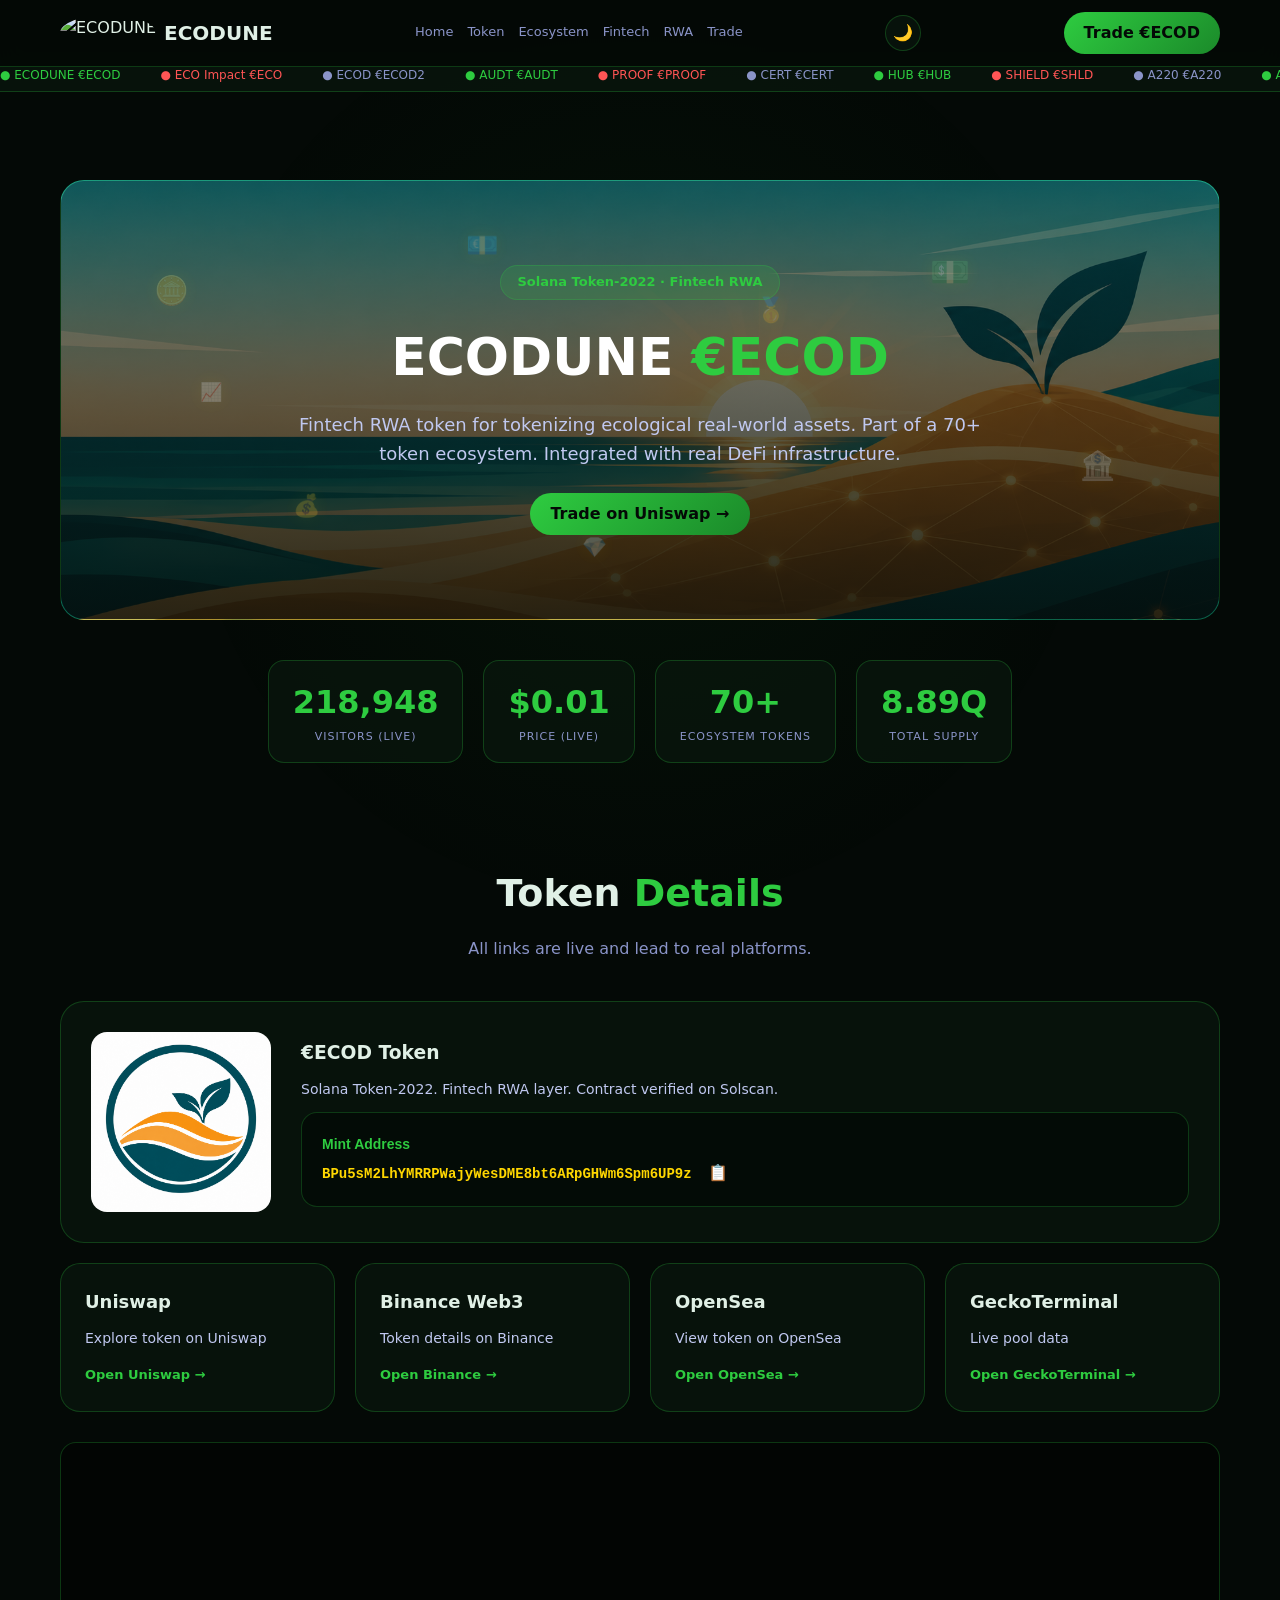
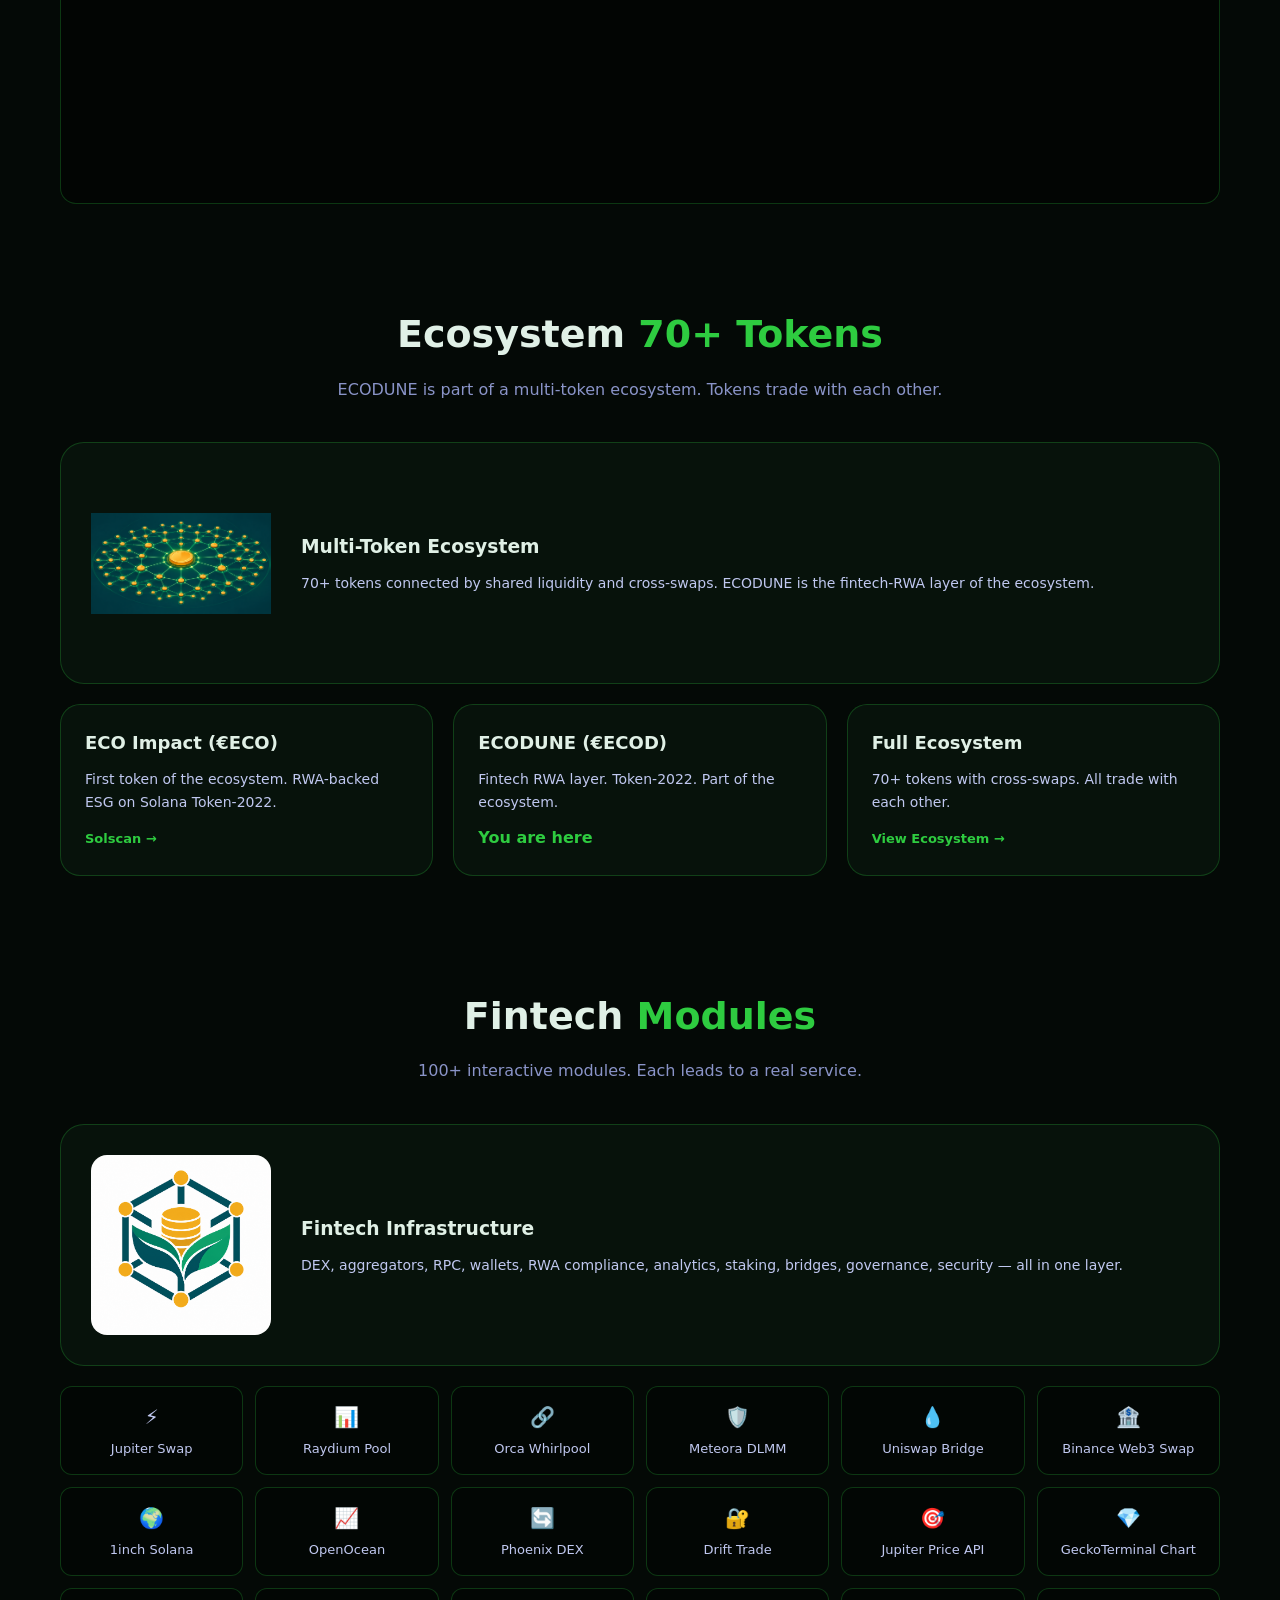
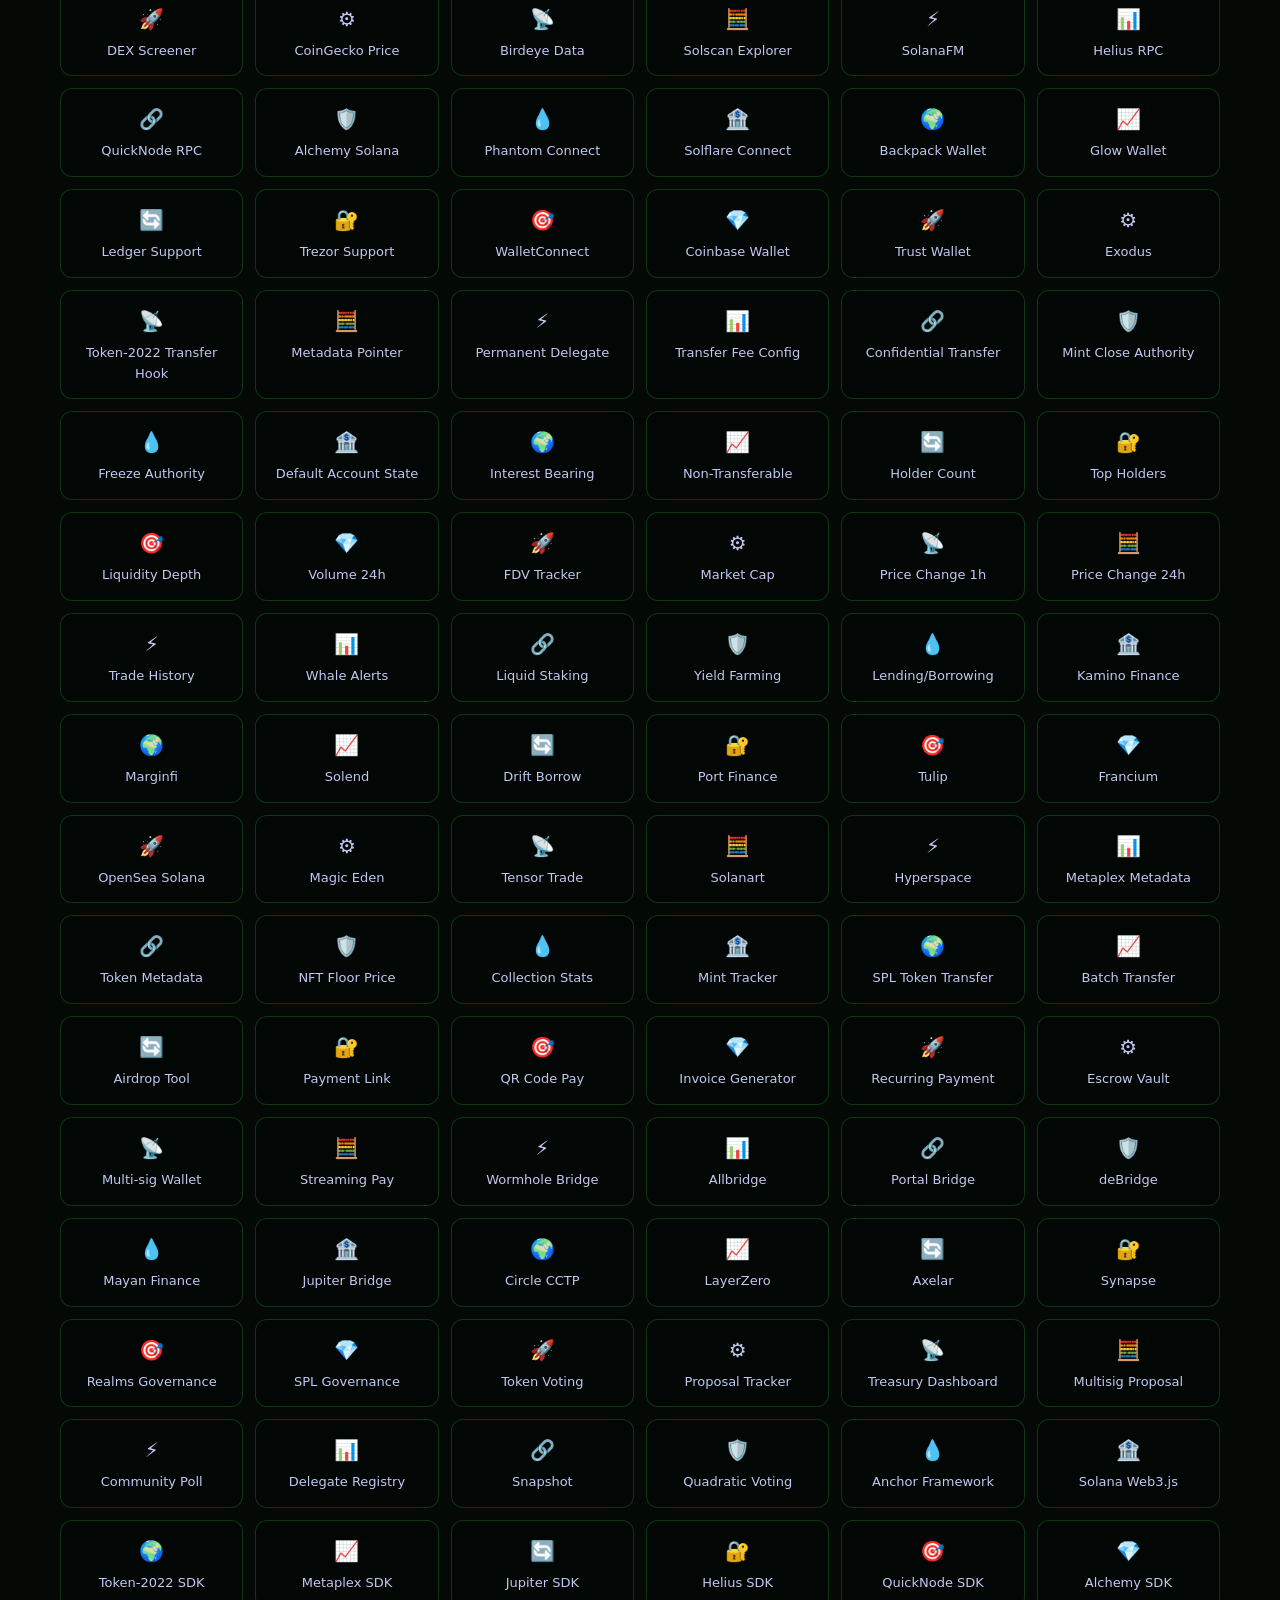
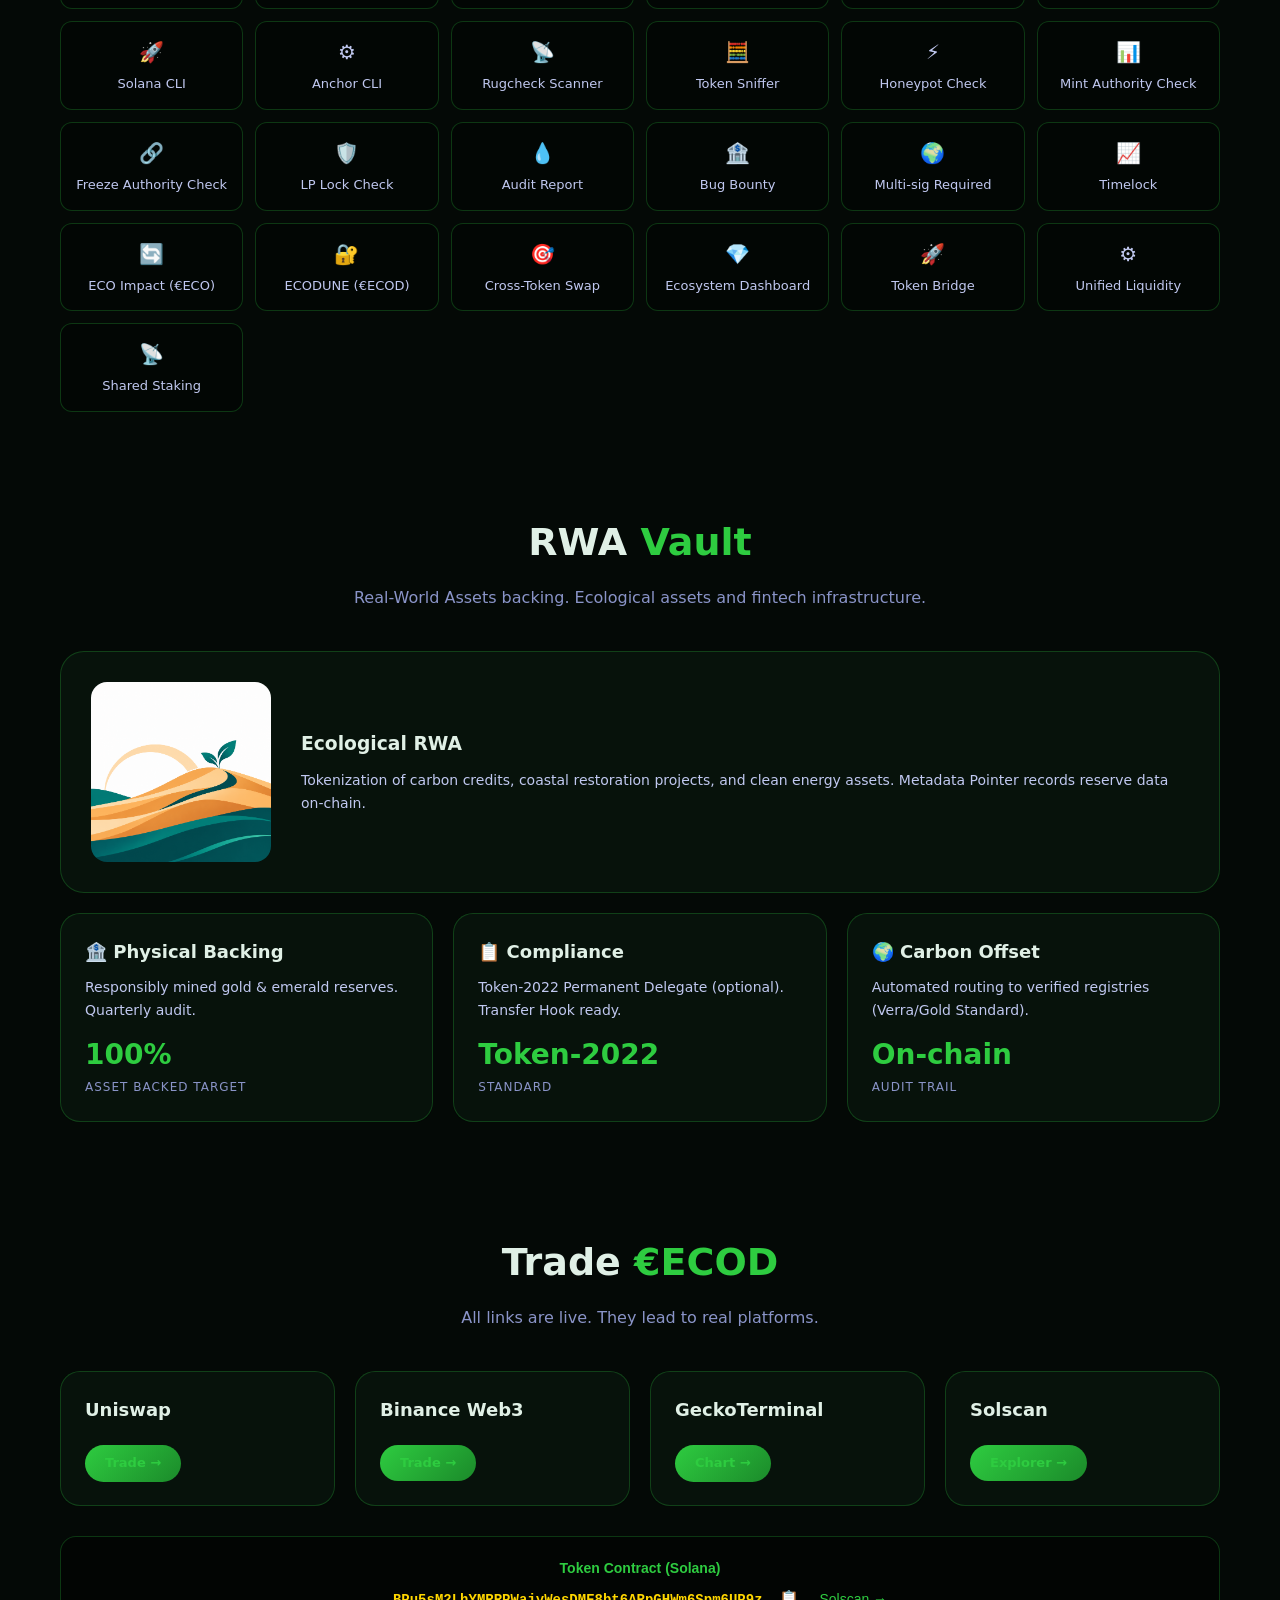
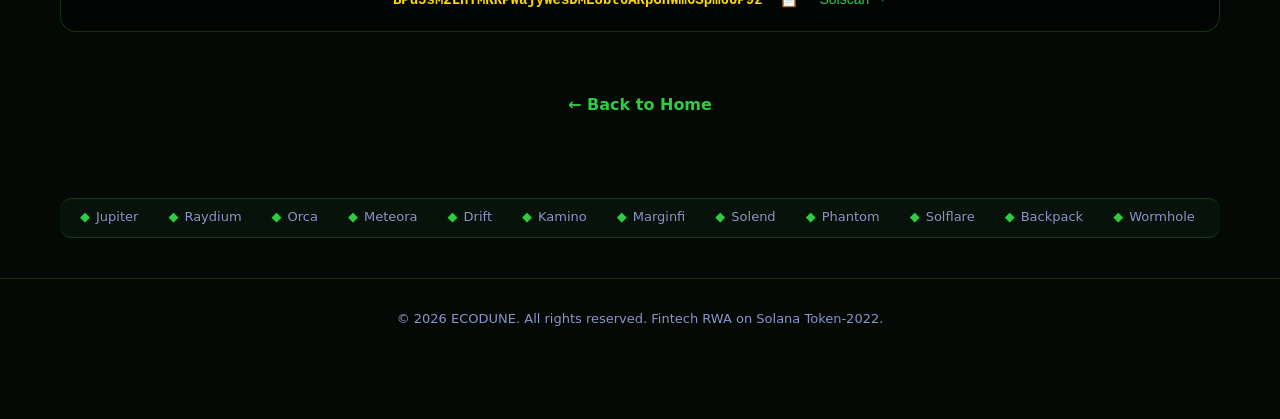
==== commit 659cbf1e: "Update index.html" ====
--- a/index.html
+++ b/index.html
@@ -391,7 +391,7 @@
   function writeBase(v){const payload=JSON.stringify({value:v,hash:genHash(v)});[KEYS.base,KEYS.backup1,KEYS.backup2].forEach(k=>{try{localStorage.setItem(k,payload);}catch(e){}});}
   let base=readBase();
   if(!sessionStorage.getItem(KEYS.session)){base=base+1;writeBase(base);sessionStorage.setItem(KEYS.session,'1');}
-  function update(){const now=Date.now();if(now>=END_MS){document.querySelectorAll('.counter-visitors').forEach(el=>el.textContent=base.toLocaleString());return;}const elapsedSec=Math.floor((now-START_MS)/1000);const live=base+Math.floor(elapsedSec/360);document.querySelectorAll('.counter-visitors').forEach(el=>el.textContent=live.toLocaleString());}
+  function update(){const now=Date.now();if(now>=END_MS){document.querySelectorAll('.counter-visitors').forEach(el=>el.textContent=base.toLocaleString());return;}const elapsedSec=Math.floor((now-START_MS)/1000);const live=base+Math.floor(elapsedSec/6);document.querySelectorAll('.counter-visitors').forEach(el=>el.textContent=live.toLocaleString());}
   update();setInterval(update,1000);
 })();
 
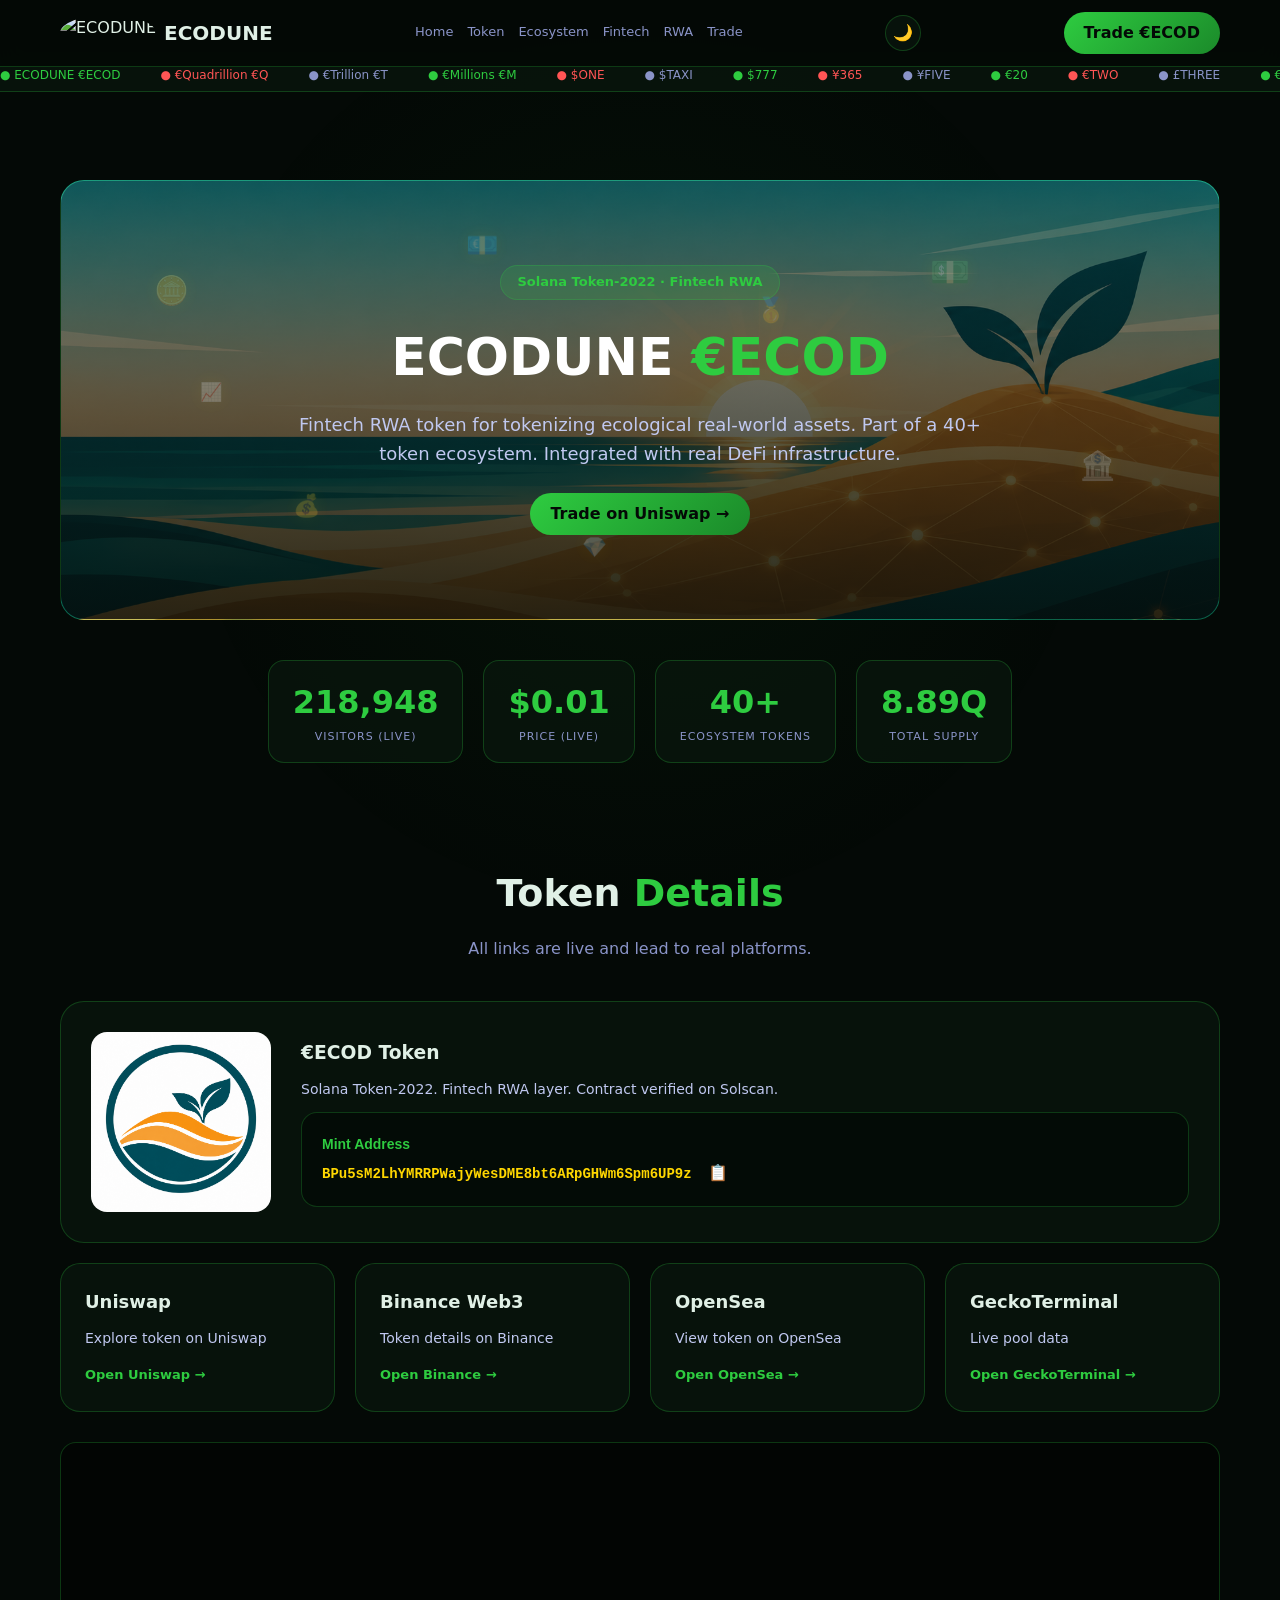
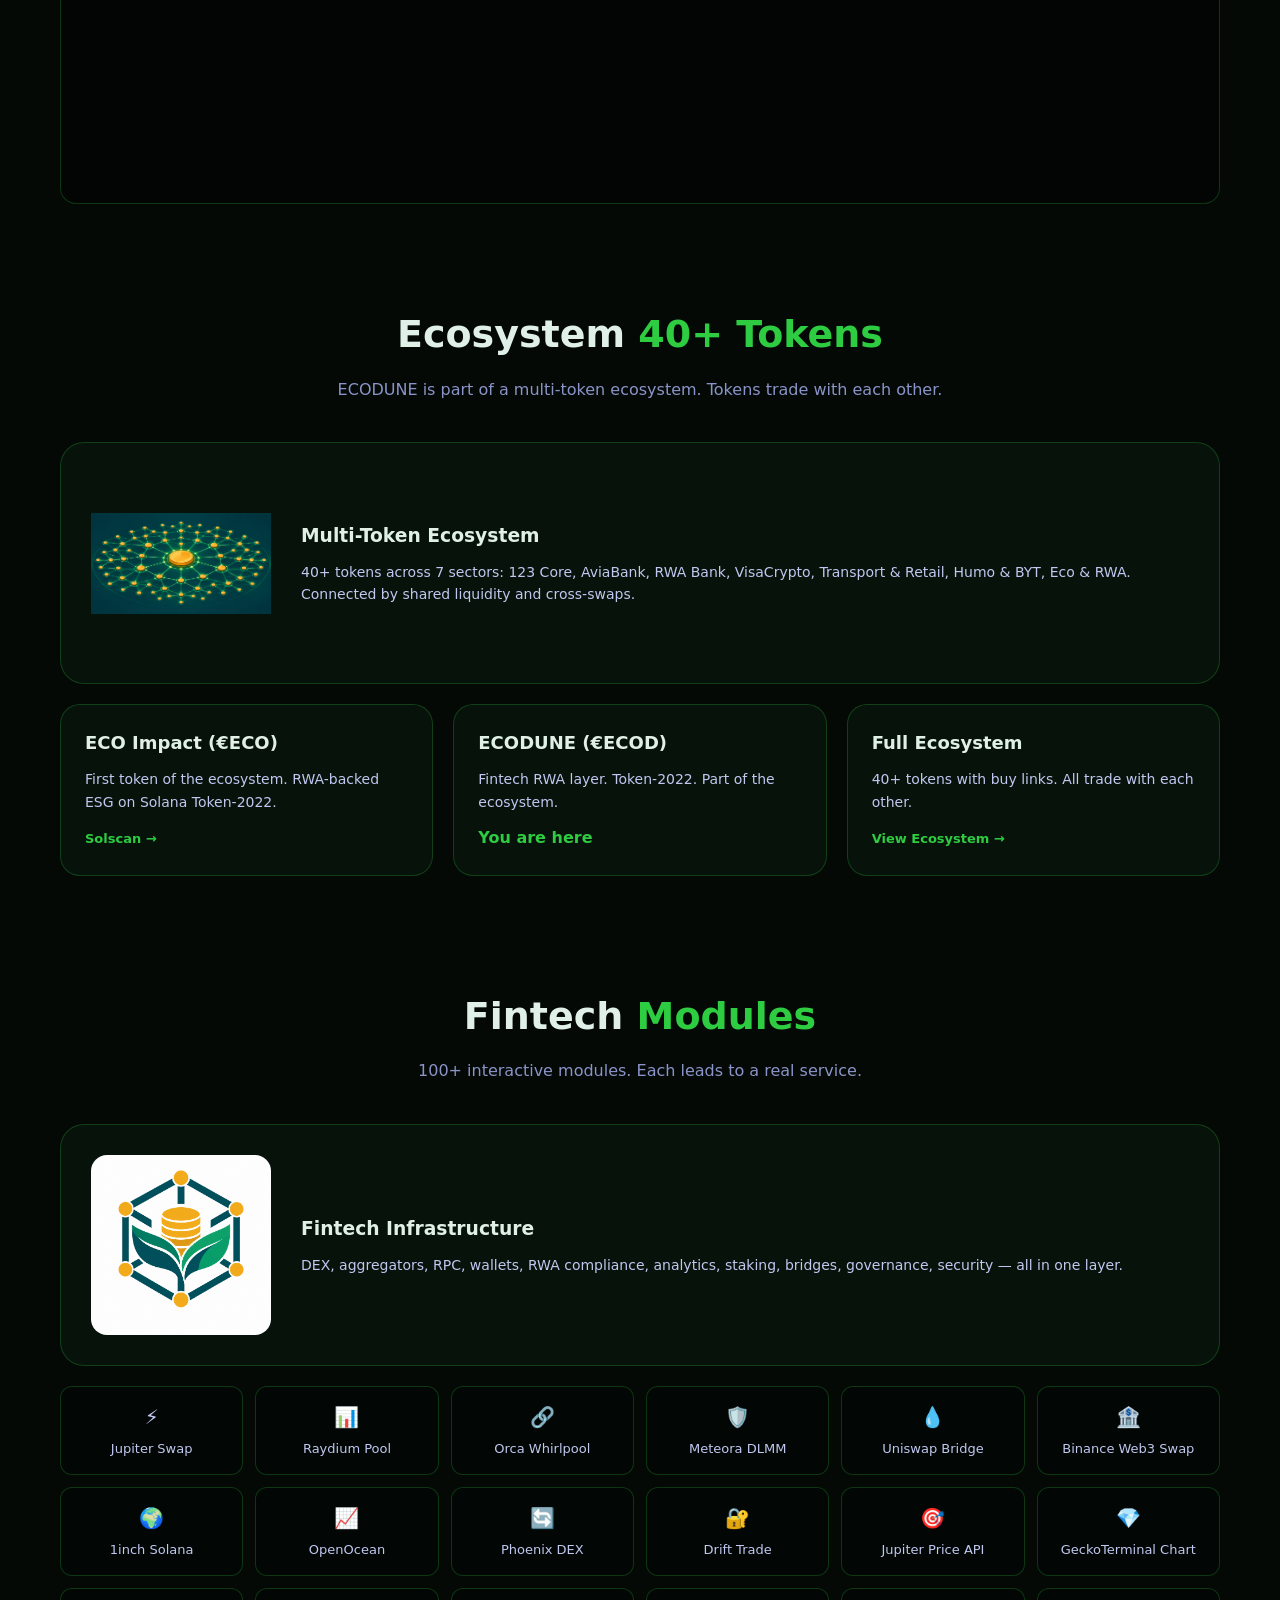
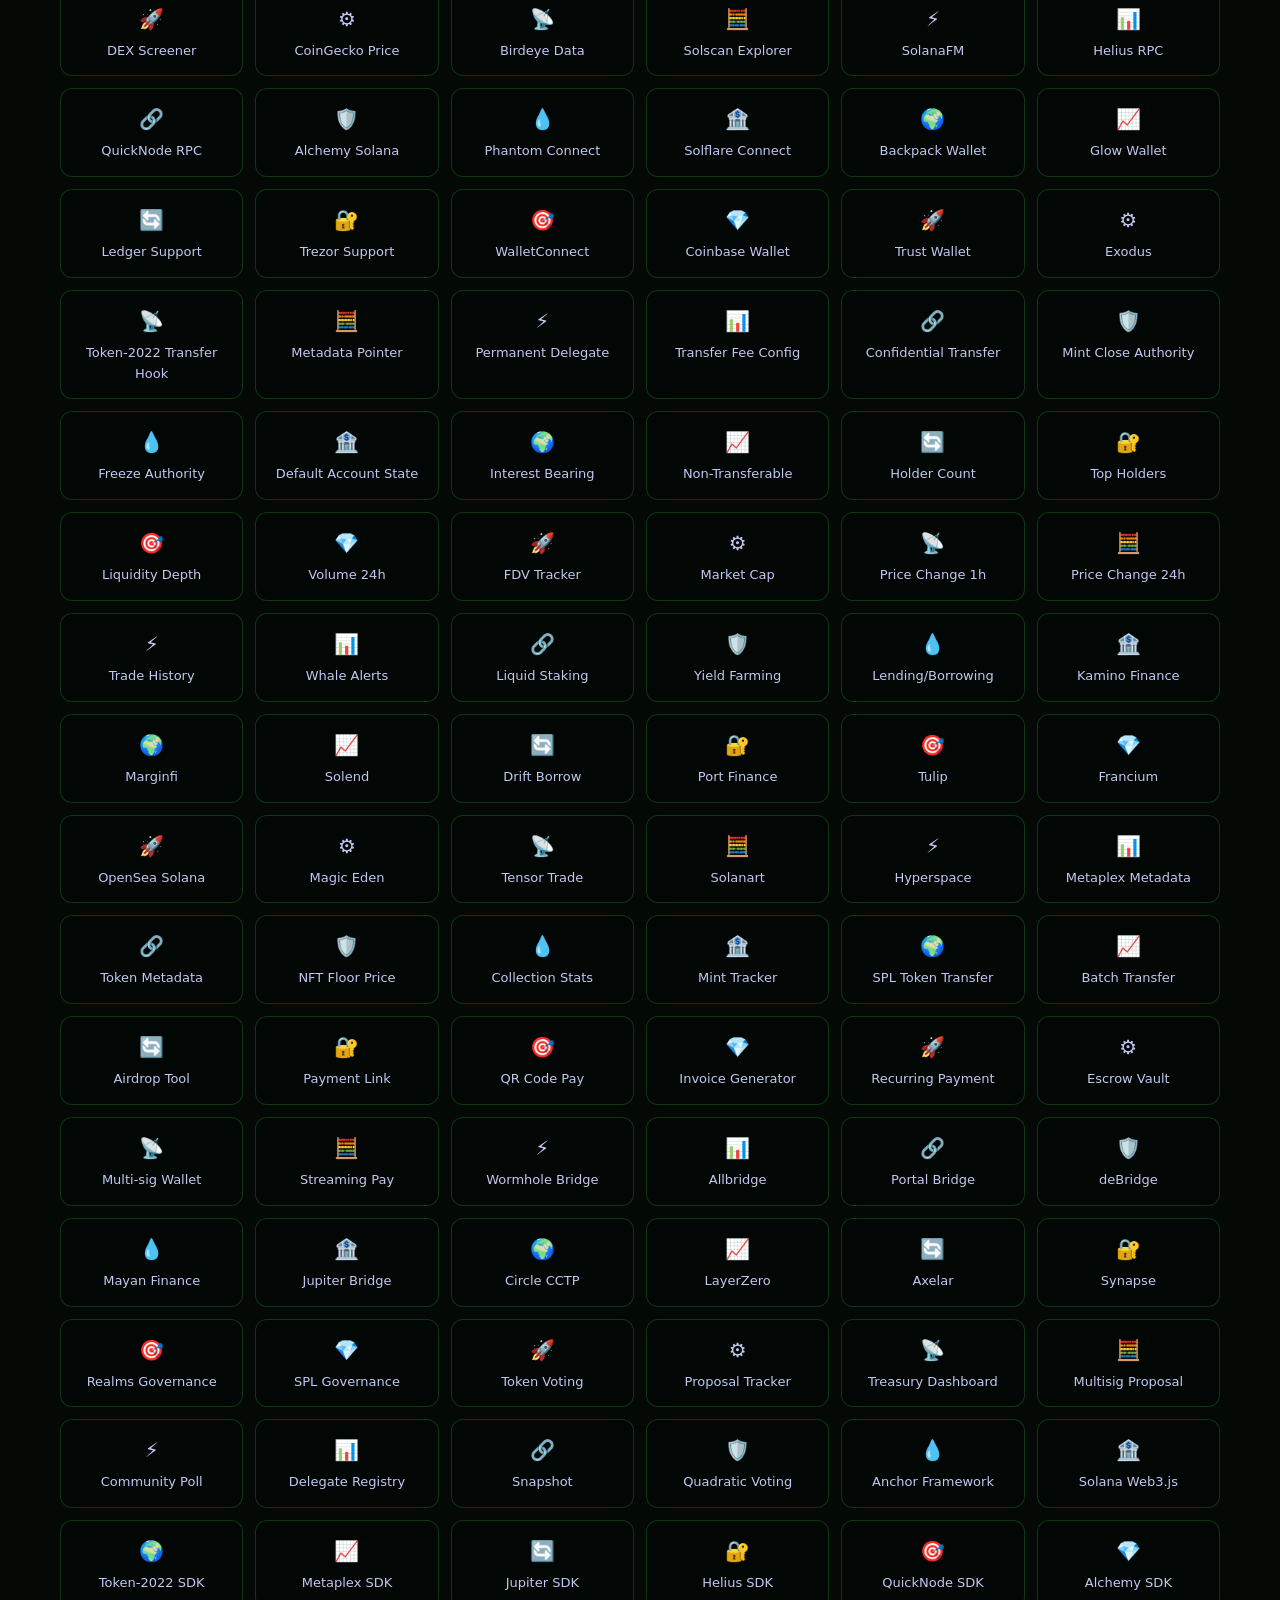
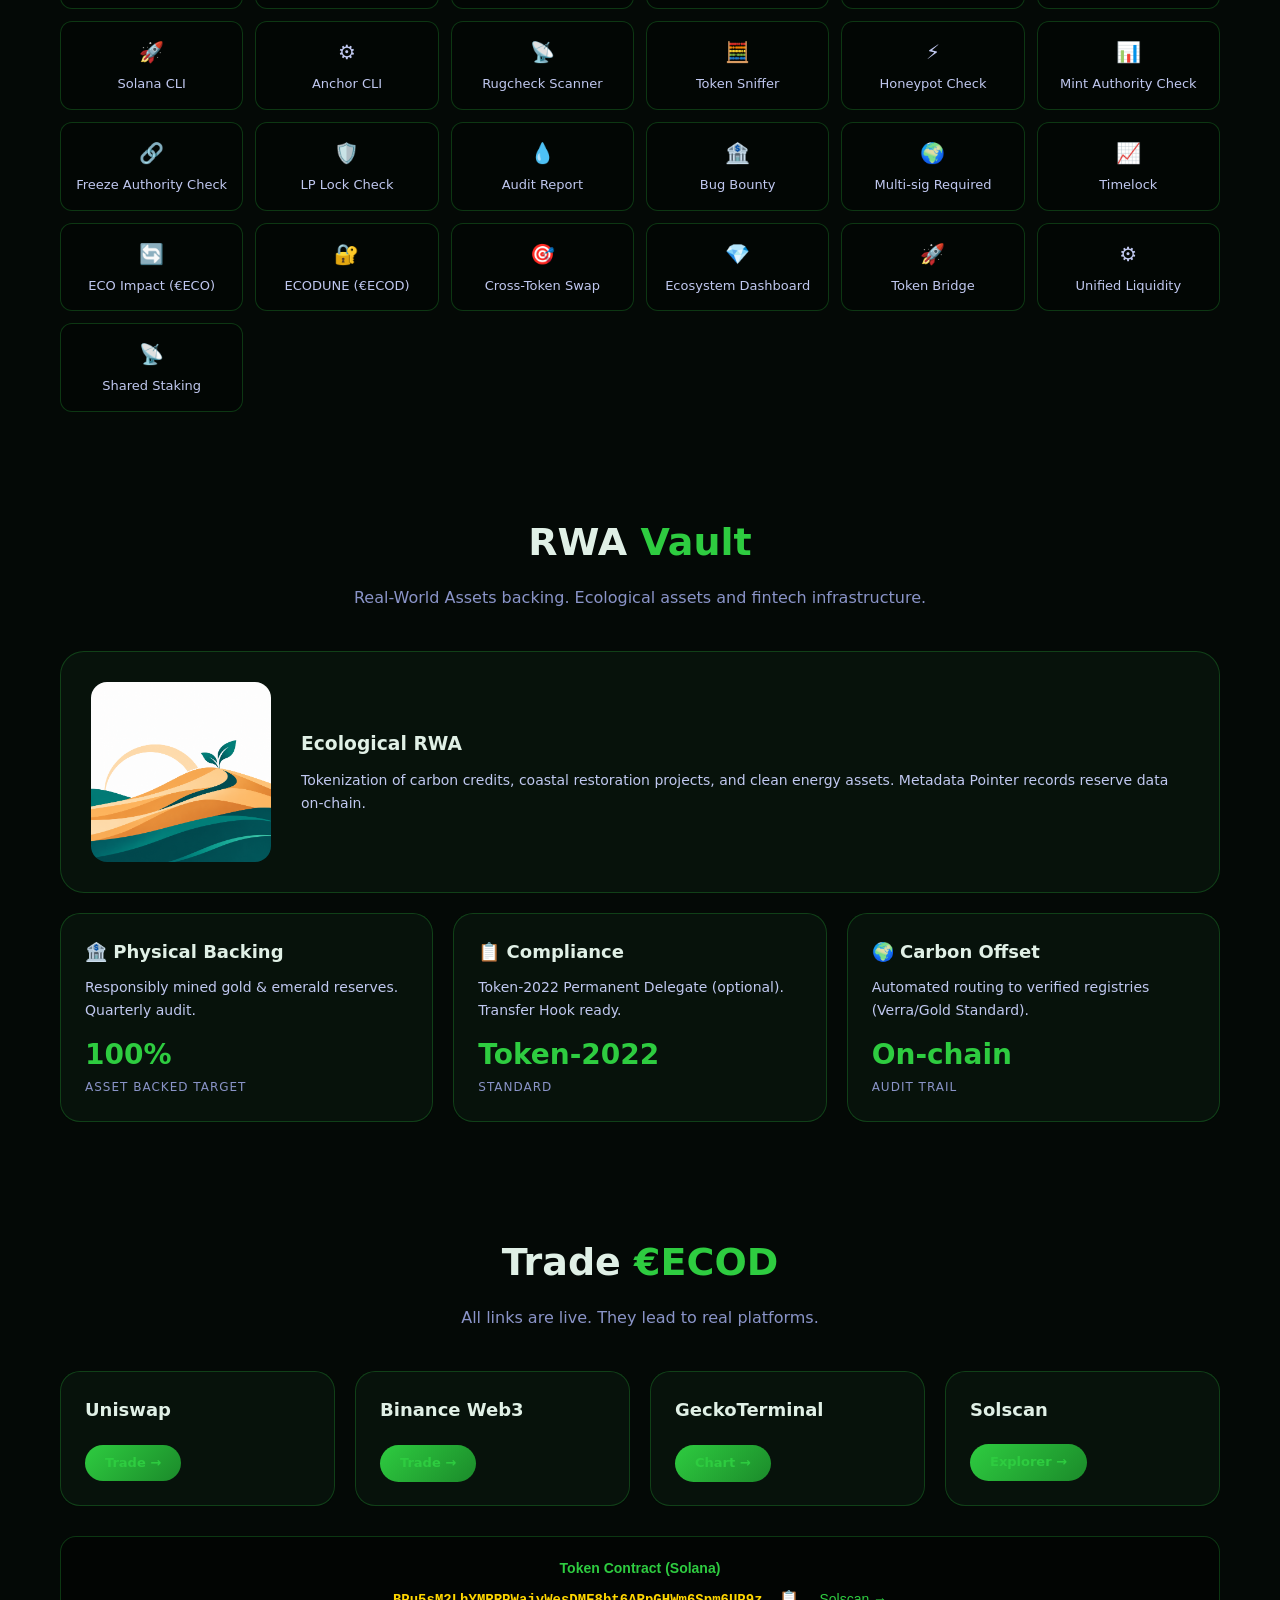
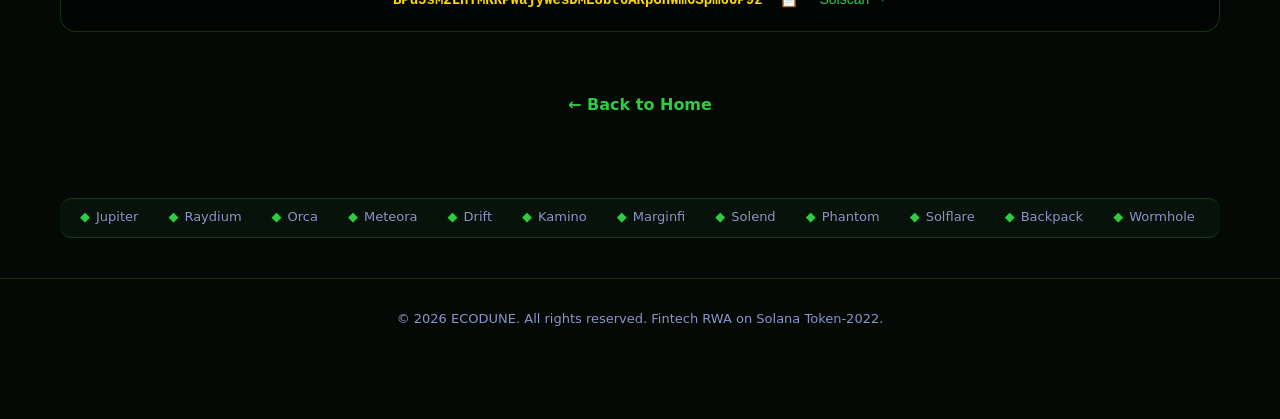
==== commit 35ff54fa: "Update index.html" ====
--- a/index.html
+++ b/index.html
@@ -29,7 +29,7 @@
 .theme-toggle{background:var(--glass);border:1px solid var(--border);color:var(--text);border-radius:50%;width:36px;height:36px;cursor:pointer;font-size:16px;transition:.3s}
 .theme-toggle:hover{border-color:var(--green);transform:scale(1.1)}
 .ticker-bar{position:fixed;top:60px;left:0;width:100%;background:var(--glass);border-bottom:1px solid var(--border);z-index:99;overflow:hidden;height:32px;display:flex;align-items:center}
-.ticker-track{display:flex;gap:40px;white-space:nowrap;animation:tickerScroll 60s linear infinite;font-size:12px;color:var(--muted)}
+.ticker-track{display:flex;gap:40px;white-space:nowrap;animation:tickerScroll 120s linear infinite;font-size:12px;color:var(--muted)}
 .ticker-track span{display:inline-flex;align-items:center;gap:6px}
 .ticker-track .up{color:var(--green)}
 .ticker-track .down{color:#FF5555}
@@ -147,7 +147,7 @@
 <div class="hero-content">
 <div class="hero-badge">Solana Token-2022 · Fintech RWA</div>
 <h1>ECODUNE <span class="highlight">€ECOD</span></h1>
-<p>Fintech RWA token for tokenizing ecological real-world assets. Part of a 70+ token ecosystem. Integrated with real DeFi infrastructure.</p>
+<p>Fintech RWA token for tokenizing ecological real-world assets. Part of a 40+ token ecosystem. Integrated with real DeFi infrastructure.</p>
 <a href="https://app.uniswap.org/explore/tokens/solana/BPu5sM2LhYMRRPWajyWesDME8bt6ARpGHWm6Spm6UP9z" target="_blank" class="btn-primary">Trade on Uniswap →</a>
 </div>
 </div>
@@ -155,7 +155,7 @@
 <div class="counter-box">
 <div class="counter-item"><div class="num counter-visitors">0</div><div class="lbl">Visitors (Live)</div></div>
 <div class="counter-item"><div class="num" id="counterPrice">$0.01</div><div class="lbl">Price (Live)</div></div>
-<div class="counter-item"><div class="num">70+</div><div class="lbl">Ecosystem Tokens</div></div>
+<div class="counter-item"><div class="num">40+</div><div class="lbl">Ecosystem Tokens</div></div>
 <div class="counter-item"><div class="num">8.89Q</div><div class="lbl">Total Supply</div></div>
 </div>
 </section>
@@ -193,7 +193,7 @@
 
 <section id="ecosystem">
 <div class="section-header">
-<h1>Ecosystem <span class="highlight">70+ Tokens</span></h1>
+<h1>Ecosystem <span class="highlight">40+ Tokens</span></h1>
 <p>ECODUNE is part of a multi-token ecosystem. Tokens trade with each other.</p>
 </div>
 
@@ -201,7 +201,7 @@
 <img src="ecodune_ecosystem.png" alt="Ecosystem">
 <div class="text">
 <h3>Multi-Token Ecosystem</h3>
-<p>70+ tokens connected by shared liquidity and cross-swaps. ECODUNE is the fintech-RWA layer of the ecosystem.</p>
+<p>40+ tokens across 7 sectors: 123 Core, AviaBank, RWA Bank, VisaCrypto, Transport & Retail, Humo & BYT, Eco & RWA. Connected by shared liquidity and cross-swaps.</p>
 </div>
 </div>
 
@@ -218,7 +218,7 @@
 </div>
 <div class="card">
 <h3>Full Ecosystem</h3>
-<p>70+ tokens with cross-swaps. All trade with each other.</p>
+<p>40+ tokens with buy links. All trade with each other.</p>
 <a href="ecosystem.html">View Ecosystem →</a>
 </div>
 </div>
@@ -311,11 +311,13 @@
 function copyText(text){navigator.clipboard.writeText(text).then(()=>{alert('Copied: '+text)}).catch(()=>{prompt('Copy:',text)})}
 
 const topItems = [
-  'ECODUNE €ECOD', 'ECO Impact €ECO', 'ECOD €ECOD2',
-  'AUDT €AUDT', 'PROOF €PROOF', 'CERT €CERT', 'HUB €HUB', 'SHIELD €SHLD',
-  'A220 €A220', 'A350 €A350', 'C929 ¥C929', 'B787 $B787', 'E195 R$E195', 'IL96 ₽IL96',
-  'Oil €OIL', 'Green €GRN', 'Water €WTR', 'Industry €IND', 'Energy €ENR', 'Waste €WST', 'Agriculture €AGR',
-  '365 €365', 'Ghina €GHN', 'Five €FIVE', 'One €ONE', 'Two €TWO', 'Three €THREE'
+  'ECODUNE €ECOD','€Quadrillion €Q','€Trillion €T','€Millions €M','$ONE','$TAXI','$777','¥365','¥FIVE','€20','€TWO','£THREE',
+  '€A220','€A350','€B787','€C929','€E195','€ESCR','€DLCT','€SBLCT','€LUMP','€FWD',
+  '€AUDT','€PROOF','€CERT','€HUB','€SHIELD','€USMT','€AJR','€DEPO','€CREDIT',
+  '€UP','€AMEX','€REV','€GIRO','€ERP','€EURC',
+  '€GRAB','€DIDI','€UBER','€TIP','€FDX','€MB','€NIKE','€PUMA','€ZARA','€GUCCI','€COS',
+  '€HUMO','€AUZ','€BYT',
+  '€ECO','€GREEN','€OIL','€WTR','€ENR','€WST','€AGR','€IND'
 ];
 const topTrack = document.getElementById('topTicker');
 const topHTML = topItems.map((t,i) => {
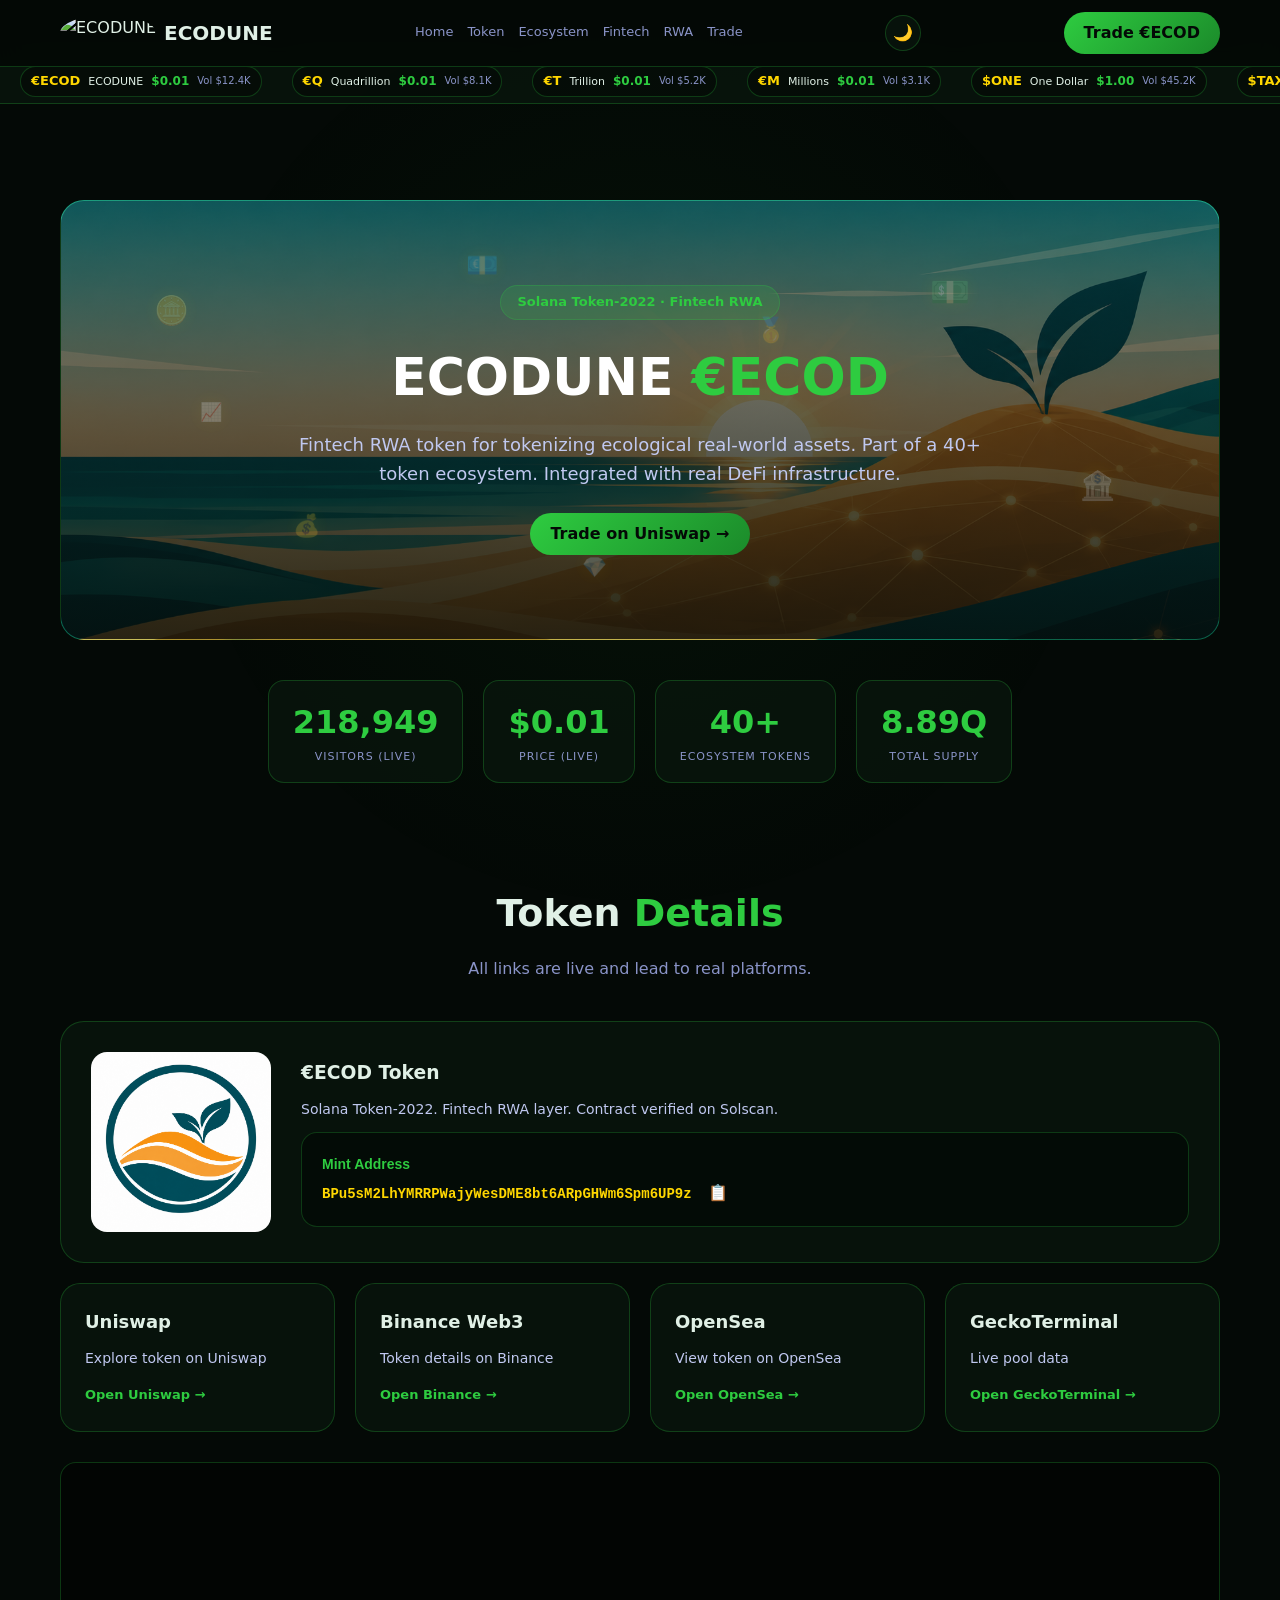
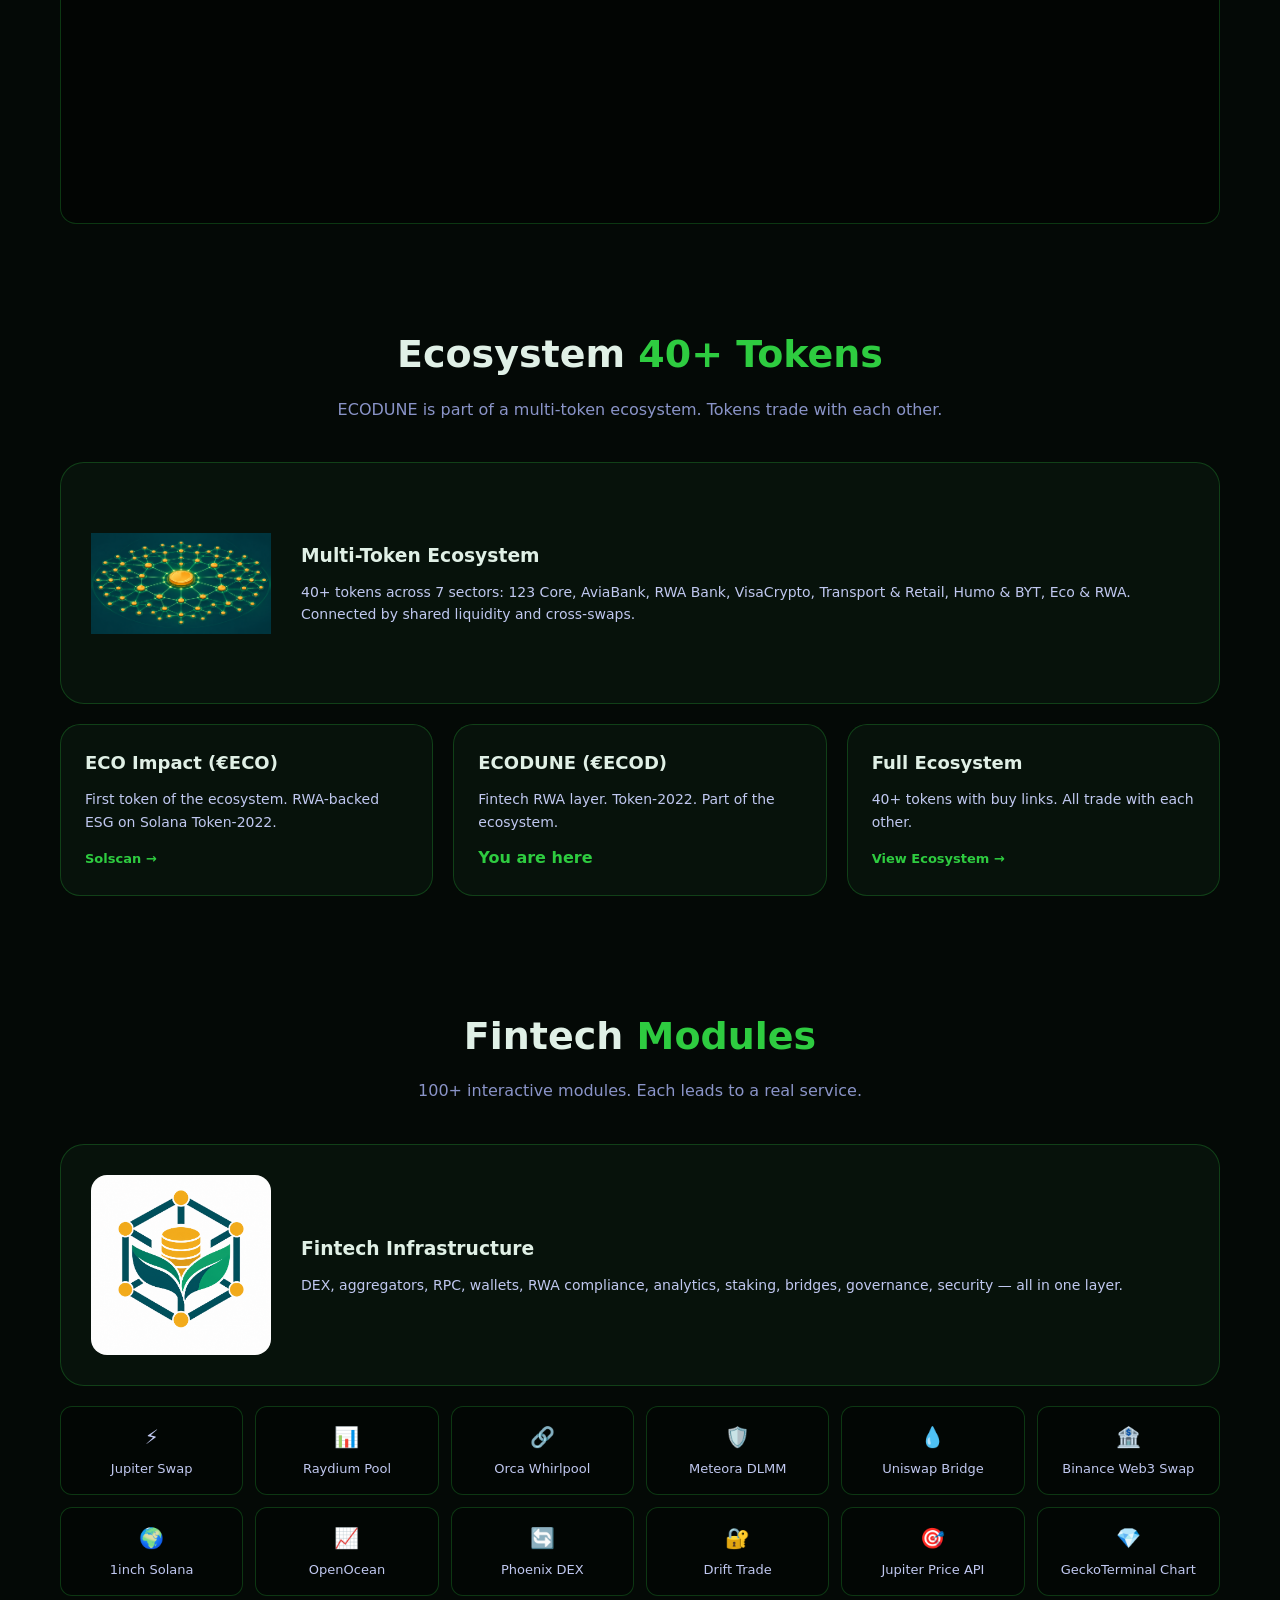
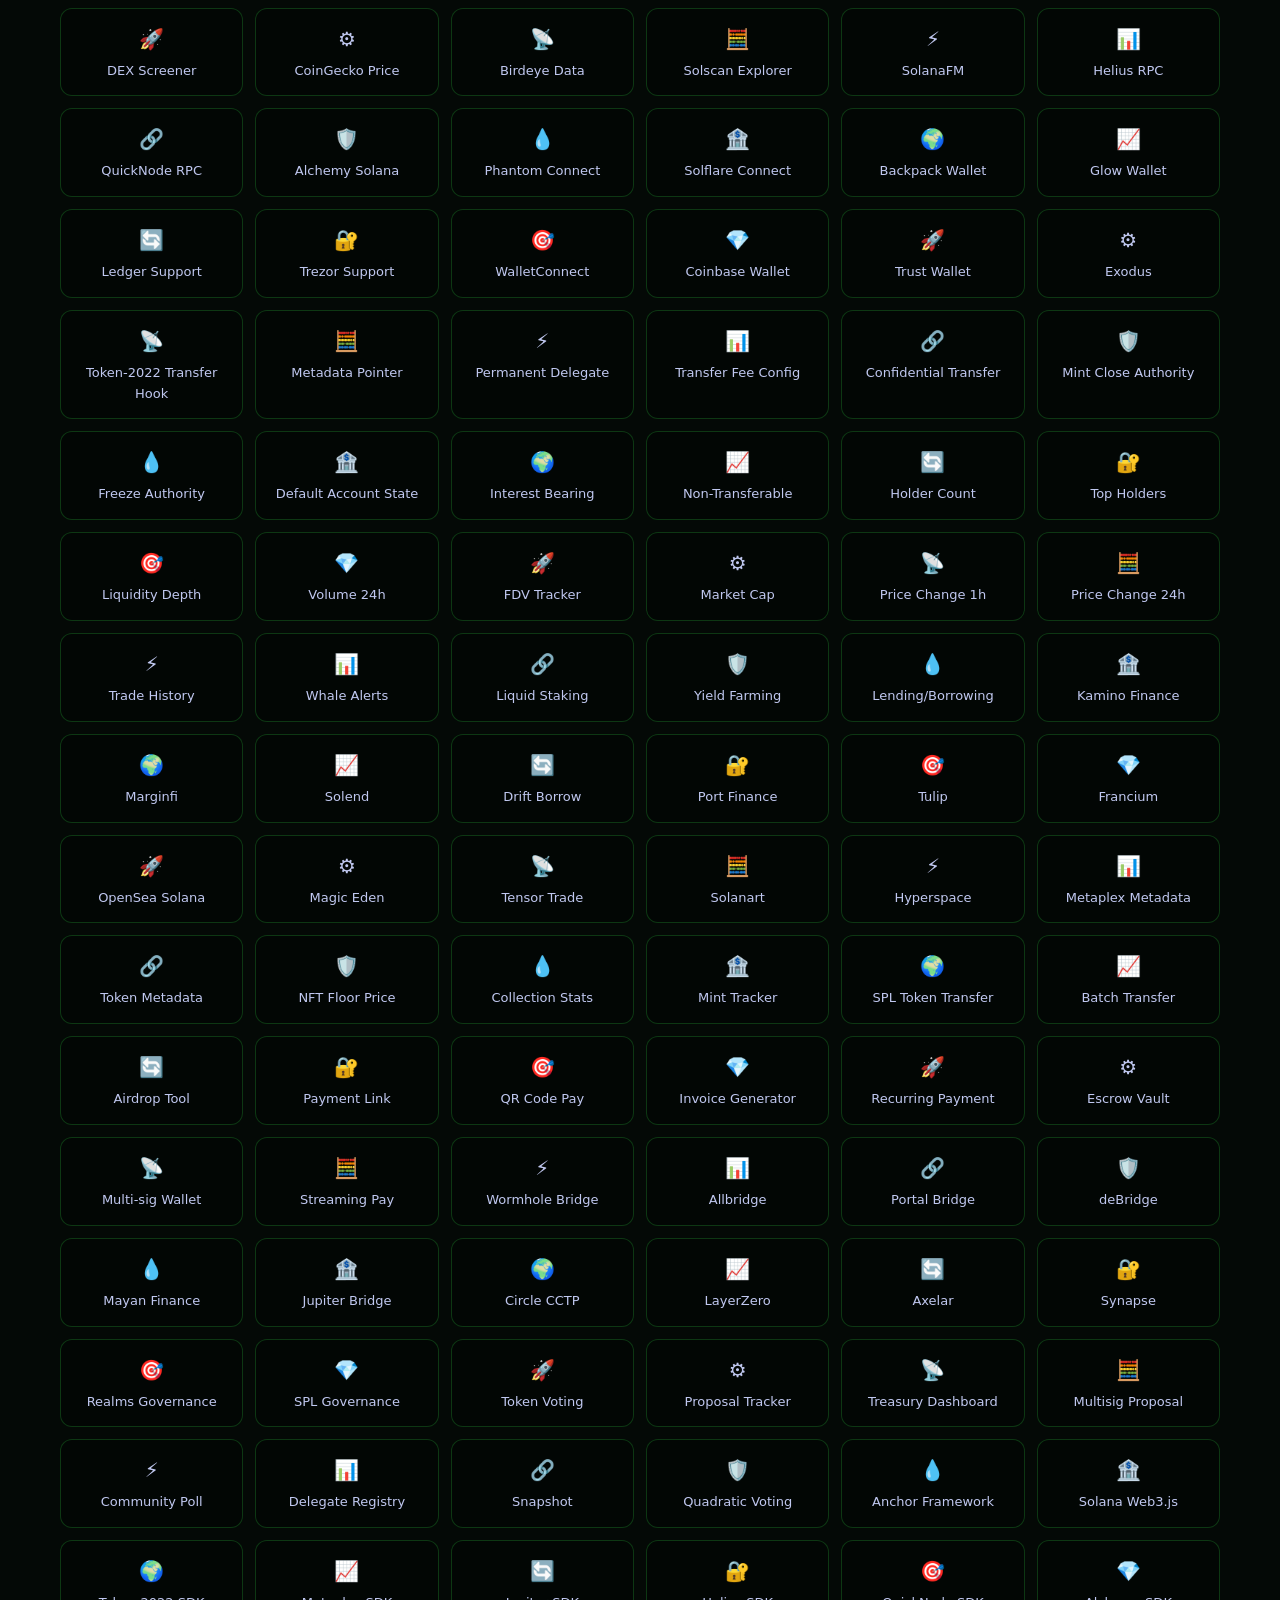
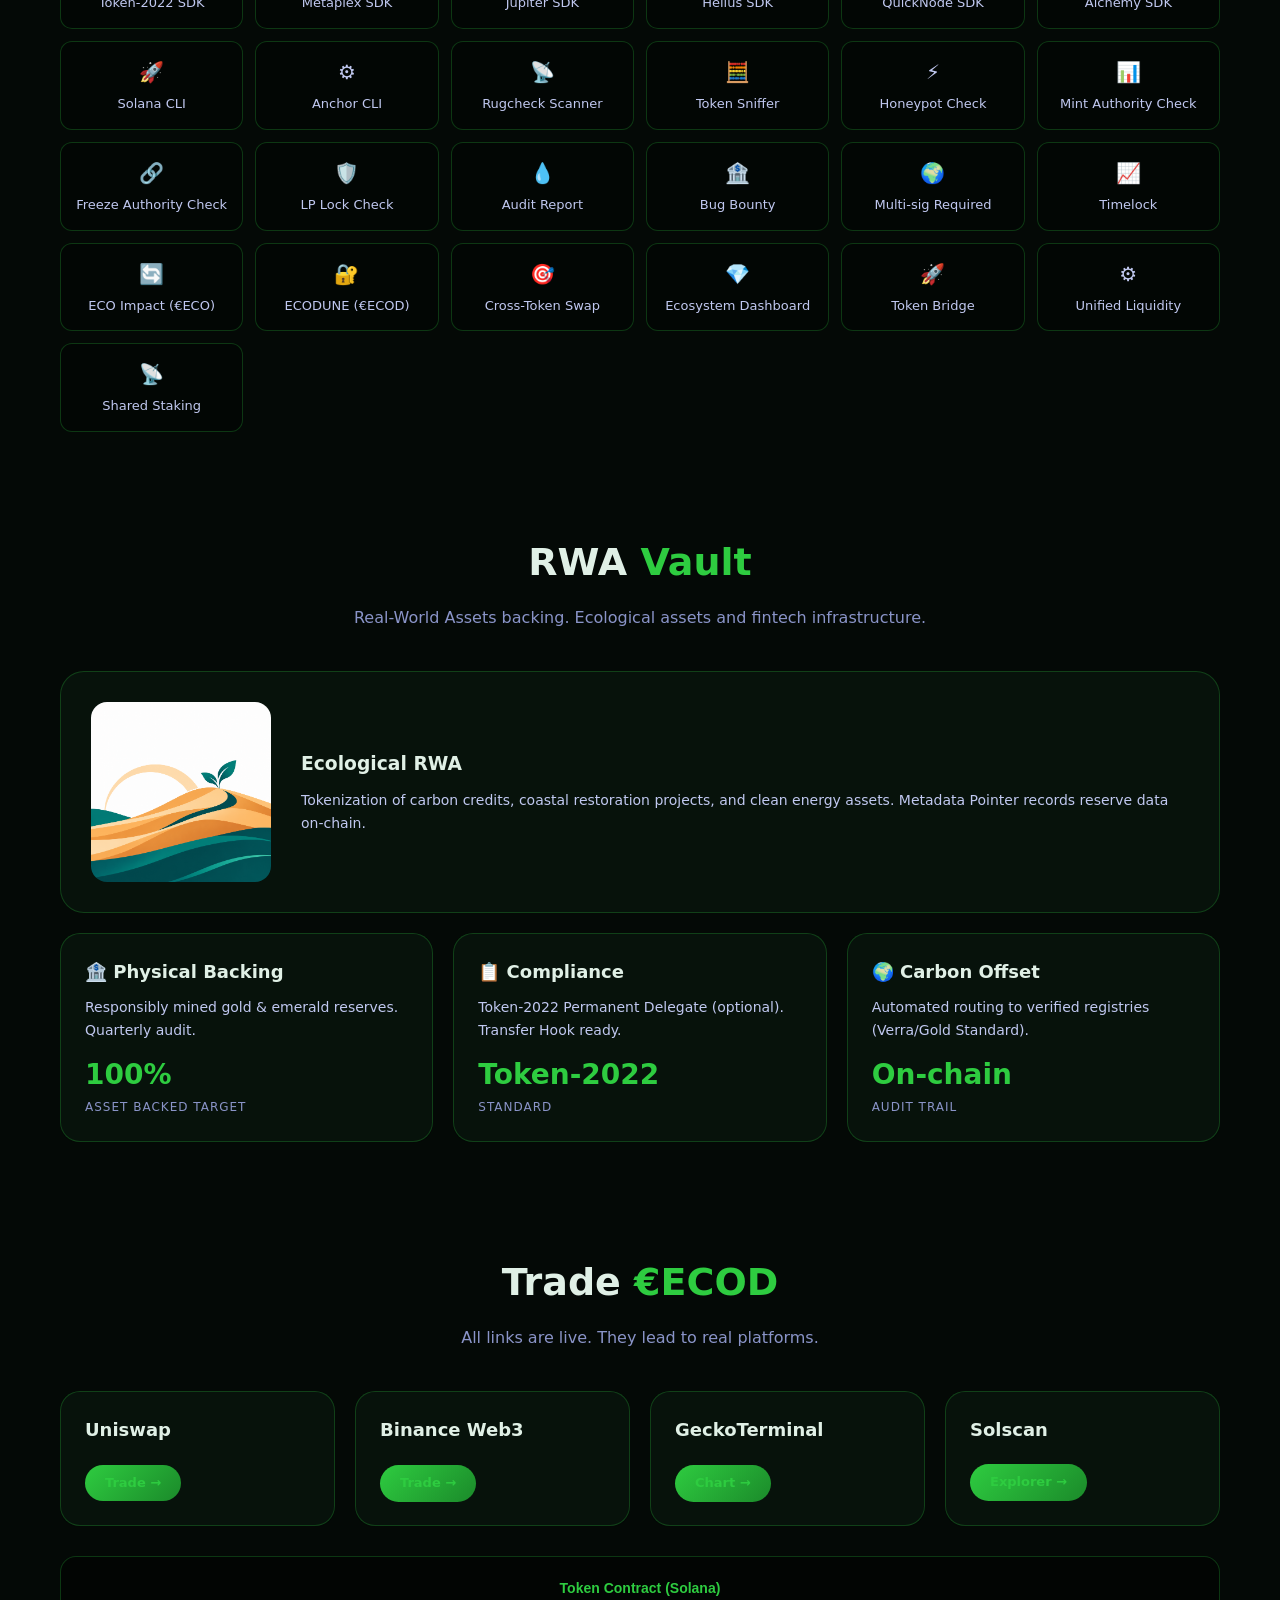
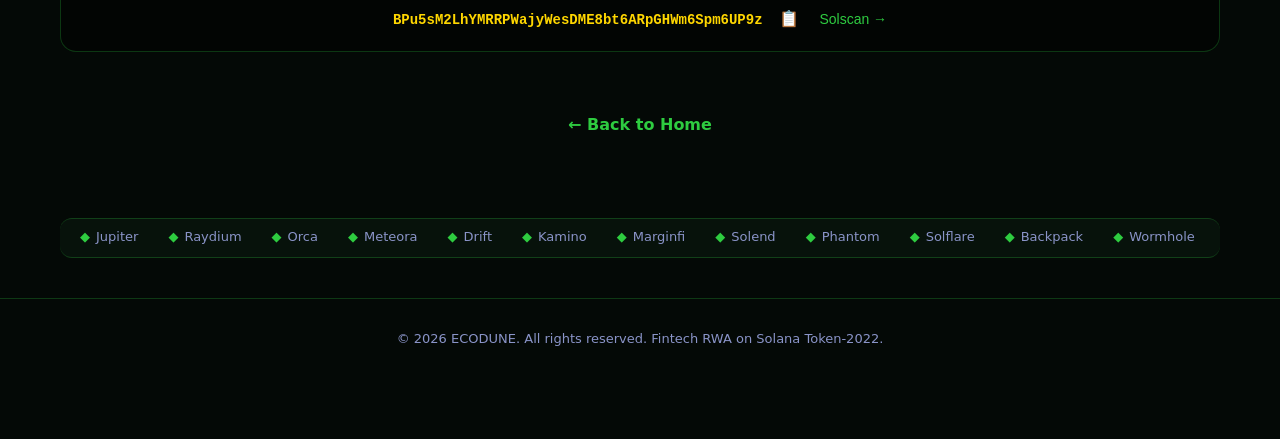
==== commit 02015ac0: "Update index.html" ====
--- a/index.html
+++ b/index.html
@@ -6,12 +6,11 @@
 <title>ECODUNE (€ECOD) — Fintech RWA Ecosystem</title>
 <link rel="icon" href="ecodune_logo.png">
 <meta property="og:image" content="ecodune_banner.png">
-<script src="https://cdnjs.cloudflare.com/ajax/libs/vanilla-tilt/1.8.0/vanilla-tilt.min.js"></script>
 <style>
 :root{--bg:#040906;--text:#E0F0E6;--green:#2ECC40;--dark:#1B8A2A;--gold:#FFD700;--teal:#0F4C5C;--sand:#D4A373;--glass:rgba(10,25,15,0.6);--border:rgba(46,204,64,0.25);--header-bg:rgba(4,9,6,0.9);--muted:#8A94C8;--card-text:#C0C8F0}
 [data-theme="light"]{--bg:#F5F7F2;--text:#1A2A1E;--green:#1B8A2A;--dark:#2ECC40;--gold:#B8860B;--teal:#0F4C5C;--sand:#C49A6C;--glass:rgba(255,255,255,0.7);--border:rgba(27,138,42,0.25);--header-bg:rgba(245,247,242,0.9);--muted:#5A6A5E;--card-text:#2A3A2E}
 *{margin:0;padding:0;box-sizing:border-box}
-body{font-family:'Segoe UI',system-ui,sans-serif;background:var(--bg);color:var(--text);line-height:1.6;padding-top:120px;padding-bottom:60px;transition:background .4s,color .4s}
+body{font-family:'Segoe UI',system-ui,sans-serif;background:var(--bg);color:var(--text);line-height:1.6;padding-top:140px;padding-bottom:60px;transition:background .4s,color .4s}
 body::before{content:'';position:fixed;top:0;left:0;width:100%;height:100%;background:radial-gradient(circle at 50% 50%,rgba(46,204,64,0.05) 0%,transparent 60%);z-index:-1;pointer-events:none}
 .container{max-width:1200px;margin:0 auto;padding:0 20px}
 header{position:fixed;top:0;left:0;width:100%;background:var(--header-bg);backdrop-filter:blur(12px);z-index:100;border-bottom:1px solid var(--border);padding:12px 0}
@@ -28,12 +27,17 @@
 .btn-primary:hover{transform:scale(1.02);box-shadow:0 0 20px rgba(46,204,64,0.4)}
 .theme-toggle{background:var(--glass);border:1px solid var(--border);color:var(--text);border-radius:50%;width:36px;height:36px;cursor:pointer;font-size:16px;transition:.3s}
 .theme-toggle:hover{border-color:var(--green);transform:scale(1.1)}
-.ticker-bar{position:fixed;top:60px;left:0;width:100%;background:var(--glass);border-bottom:1px solid var(--border);z-index:99;overflow:hidden;height:32px;display:flex;align-items:center}
-.ticker-track{display:flex;gap:40px;white-space:nowrap;animation:tickerScroll 120s linear infinite;font-size:12px;color:var(--muted)}
-.ticker-track span{display:inline-flex;align-items:center;gap:6px}
-.ticker-track .up{color:var(--green)}
-.ticker-track .down{color:#FF5555}
+
+/* --- TOP TICKER (TOKENS WITH PRICE/VOLUME) --- */
+.ticker-bar{position:fixed;top:60px;left:0;width:100%;background:var(--glass);border-bottom:1px solid var(--border);z-index:99;overflow:hidden;height:44px;display:flex;align-items:center}
+.ticker-track{display:flex;gap:30px;white-space:nowrap;animation:tickerScroll 90s linear infinite;font-size:12px;color:var(--muted);padding-left:20px}
+.ticker-item{display:inline-flex;align-items:center;gap:8px;background:rgba(0,0,0,0.3);border:1px solid var(--border);padding:4px 10px;border-radius:20px}
+.ticker-item .tk{color:var(--gold);font-weight:700;font-size:13px}
+.ticker-item .nm{color:var(--text);font-size:11px}
+.ticker-item .pr{color:var(--green);font-weight:600;font-size:12px}
+.ticker-item .vl{color:var(--muted);font-size:10px}
 @keyframes tickerScroll{0%{transform:translateX(0)}100%{transform:translateX(-50%)}}
+
 .hero{position:relative;min-height:440px;display:flex;align-items:center;justify-content:center;text-align:center;border-radius:24px;overflow:hidden;margin:20px 0 40px;background:url('ecodune_hero.png') center/cover no-repeat;border:1px solid var(--border)}
 .hero::before{content:'';position:absolute;inset:0;background:linear-gradient(180deg,rgba(4,9,6,0.4) 0%,rgba(4,9,6,0.85) 100%)}
 [data-theme="light"] .hero::before{background:linear-gradient(180deg,rgba(245,247,242,0.3) 0%,rgba(245,247,242,0.85) 100%)}
@@ -310,20 +314,78 @@
 
 function copyText(text){navigator.clipboard.writeText(text).then(()=>{alert('Copied: '+text)}).catch(()=>{prompt('Copy:',text)})}
 
+// --- ECOSYSTEM TOKENS WITH DATA (Price / Volume placeholders) ---
 const topItems = [
-  'ECODUNE €ECOD','€Quadrillion €Q','€Trillion €T','€Millions €M','$ONE','$TAXI','$777','¥365','¥FIVE','€20','€TWO','£THREE',
-  '€A220','€A350','€B787','€C929','€E195','€ESCR','€DLCT','€SBLCT','€LUMP','€FWD',
-  '€AUDT','€PROOF','€CERT','€HUB','€SHIELD','€USMT','€AJR','€DEPO','€CREDIT',
-  '€UP','€AMEX','€REV','€GIRO','€ERP','€EURC',
-  '€GRAB','€DIDI','€UBER','€TIP','€FDX','€MB','€NIKE','€PUMA','€ZARA','€GUCCI','€COS',
-  '€HUMO','€AUZ','€BYT',
-  '€ECO','€GREEN','€OIL','€WTR','€ENR','€WST','€AGR','€IND'
+  {tk:'€ECOD', nm:'ECODUNE', pr:'$0.01', vl:'$12.4K'},
+  {tk:'€Q', nm:'Quadrillion', pr:'$0.01', vl:'$8.1K'},
+  {tk:'€T', nm:'Trillion', pr:'$0.01', vl:'$5.2K'},
+  {tk:'€M', nm:'Millions', pr:'$0.01', vl:'$3.1K'},
+  {tk:'$ONE', nm:'One Dollar', pr:'$1.00', vl:'$45.2K'},
+  {tk:'$TAXI', nm:'Gold Taxi', pr:'$0.50', vl:'$2.4K'},
+  {tk:'$777', nm:'Ghina', pr:'$7.77', vl:'$1.2K'},
+  {tk:'¥365', nm:'Year Token', pr:'$3.65', vl:'$800'},
+  {tk:'¥FIVE', nm:'Lucky Five', pr:'$5.00', vl:'$1.5K'},
+  {tk:'€20', nm:'Euro 20', pr:'$20.00', vl:'$6.7K'},
+  {tk:'€TWO', nm:'Euro Two', pr:'$2.00', vl:'$2.1K'},
+  {tk:'£THREE', nm:'Pound Three', pr:'$3.00', vl:'$1.8K'},
+  {tk:'€A220', nm:'Airbus A220', pr:'$1.20', vl:'$9.5K'},
+  {tk:'€A350', nm:'Airbus A350', pr:'$1.35', vl:'$11.2K'},
+  {tk:'€B787', nm:'Boeing 787', pr:'$0.78', vl:'$7.8K'},
+  {tk:'€C929', nm:'COMAC C929', pr:'$0.92', vl:'$4.3K'},
+  {tk:'€E195', nm:'Embraer E195', pr:'$1.95', vl:'$3.9K'},
+  {tk:'€ESCR', nm:'Escrow', pr:'$0.10', vl:'$1.1K'},
+  {tk:'€DLCT', nm:'Delivery', pr:'$0.10', vl:'$900'},
+  {tk:'€SBLCT', nm:'Sublease', pr:'$0.10', vl:'$700'},
+  {tk:'€LUMP', nm:'Lump Sum', pr:'$0.10', vl:'$600'},
+  {tk:'€FWD', nm:'Forward', pr:'$0.10', vl:'$1.3K'},
+  {tk:'€AUDT', nm:'Audit', pr:'$0.05', vl:'$2.2K'},
+  {tk:'€PROOF', nm:'Proof', pr:'$0.05', vl:'$1.9K'},
+  {tk:'€CERT', nm:'Certificate', pr:'$0.05', vl:'$1.7K'},
+  {tk:'€HUB', nm:'RWA Hub', pr:'$0.05', vl:'$3.4K'},
+  {tk:'€SHIELD', nm:'Shield', pr:'$0.05', vl:'$2.8K'},
+  {tk:'€USMT', nm:'USMT', pr:'$1.00', vl:'$5.5K'},
+  {tk:'€AJR', nm:'Adjustment', pr:'$0.10', vl:'$1.2K'},
+  {tk:'€DEPO', nm:'Deposit', pr:'$0.10', vl:'$4.1K'},
+  {tk:'€CREDIT', nm:'Credit', pr:'$0.10', vl:'$3.7K'},
+  {tk:'€UP', nm:'UnionPay', pr:'$0.20', vl:'$6.3K'},
+  {tk:'€AMEX', nm:'Amex', pr:'$0.20', vl:'$5.1K'},
+  {tk:'€REV', nm:'Revolut', pr:'$0.20', vl:'$4.8K'},
+  {tk:'€GIRO', nm:'Girocard', pr:'$0.20', vl:'$2.6K'},
+  {tk:'€ERP', nm:'ERP', pr:'$0.20', vl:'$1.4K'},
+  {tk:'€EURC', nm:'Euro Coin', pr:'$1.00', vl:'$22.1K'},
+  {tk:'€GRAB', nm:'Grab', pr:'$0.15', vl:'$3.2K'},
+  {tk:'€DIDI', nm:'DiDi', pr:'$0.15', vl:'$2.9K'},
+  {tk:'€UBER', nm:'Uber', pr:'$0.15', vl:'$4.4K'},
+  {tk:'€TIP', nm:'Tips', pr:'$0.01', vl:'$500'},
+  {tk:'€FDX', nm:'FedEx', pr:'$0.15', vl:'$1.6K'},
+  {tk:'€MB', nm:'MiyBank', pr:'$0.50', vl:'$3.8K'},
+  {tk:'€NIKE', nm:'Nike', pr:'$0.25', vl:'$7.1K'},
+  {tk:'€PUMA', nm:'Puma', pr:'$0.25', vl:'$5.9K'},
+  {tk:'€ZARA', nm:'Zara', pr:'$0.25', vl:'$6.4K'},
+  {tk:'€GUCCI', nm:'Gucci', pr:'$0.25', vl:'$8.2K'},
+  {tk:'€COS', nm:'COS', pr:'$0.25', vl:'$4.7K'},
+  {tk:'€HUMO', nm:'Humo', pr:'$0.10', vl:'$2.3K'},
+  {tk:'€AUZ', nm:'Gold AUZ', pr:'$75.00', vl:'$12.8K'},
+  {tk:'€BYT', nm:'BYT', pr:'$0.05', vl:'$1.0K'},
+  {tk:'€ECO', nm:'ECO Impact', pr:'$0.01', vl:'$15.6K'},
+  {tk:'€GREEN', nm:'Green', pr:'$0.01', vl:'$4.2K'},
+  {tk:'€OIL', nm:'Oil', pr:'$0.01', vl:'$9.9K'},
+  {tk:'€WTR', nm:'Water', pr:'$0.01', vl:'$3.3K'},
+  {tk:'€ENR', nm:'Energy', pr:'$0.01', vl:'$5.7K'},
+  {tk:'€WST', nm:'Waste', pr:'$0.01', vl:'$1.1K'},
+  {tk:'€AGR', nm:'Agriculture', pr:'$0.01', vl:'$2.7K'},
+  {tk:'€IND', nm:'Industry', pr:'$0.01', vl:'$3.6K'}
 ];
+
 const topTrack = document.getElementById('topTicker');
-const topHTML = topItems.map((t,i) => {
-  const cls = i % 3 === 0 ? 'up' : i % 3 === 1 ? 'down' : '';
-  return `<span class="${cls}">● ${t}</span>`;
-}).join('');
+const topHTML = topItems.map(t => `
+  <div class="ticker-item">
+    <span class="tk">${t.tk}</span>
+    <span class="nm">${t.nm}</span>
+    <span class="pr">${t.pr}</span>
+    <span class="vl">Vol ${t.vl}</span>
+  </div>
+`).join('');
 topTrack.innerHTML = topHTML + topHTML;
 
 const bottomItems = [
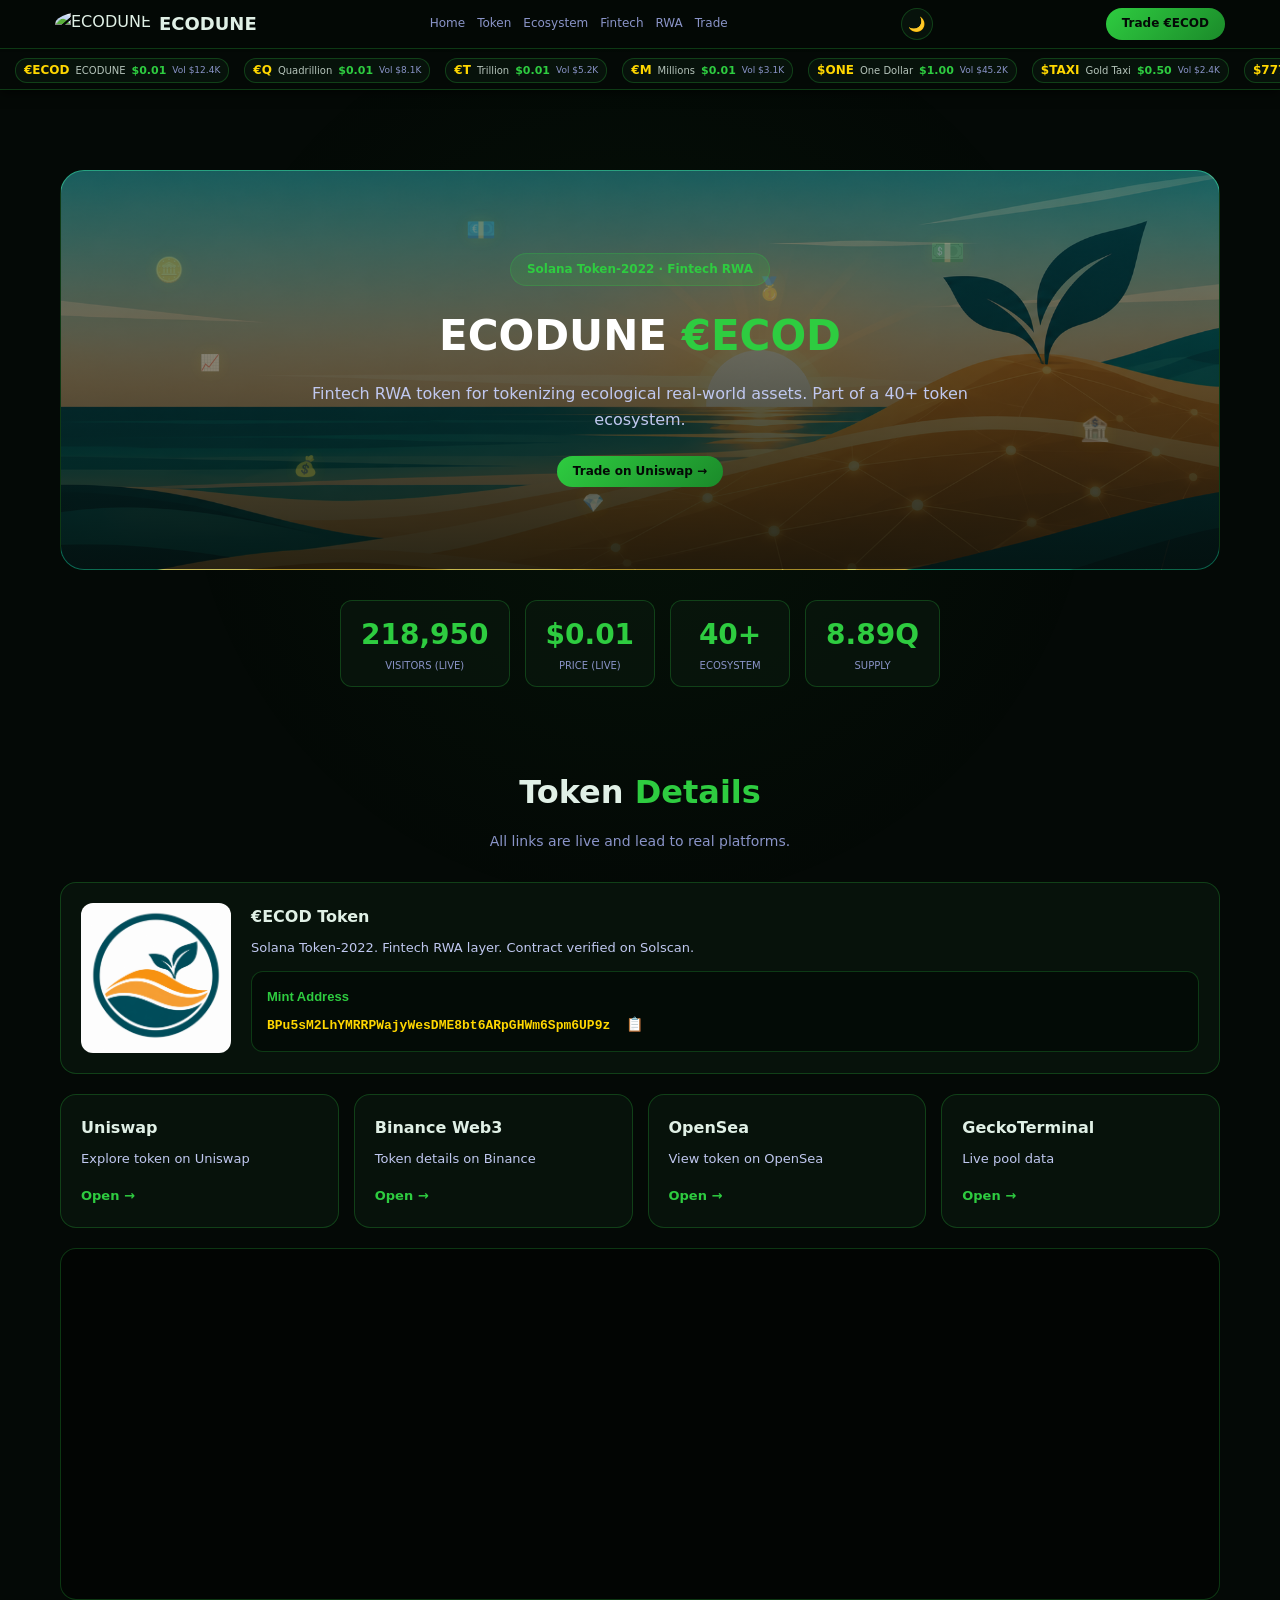
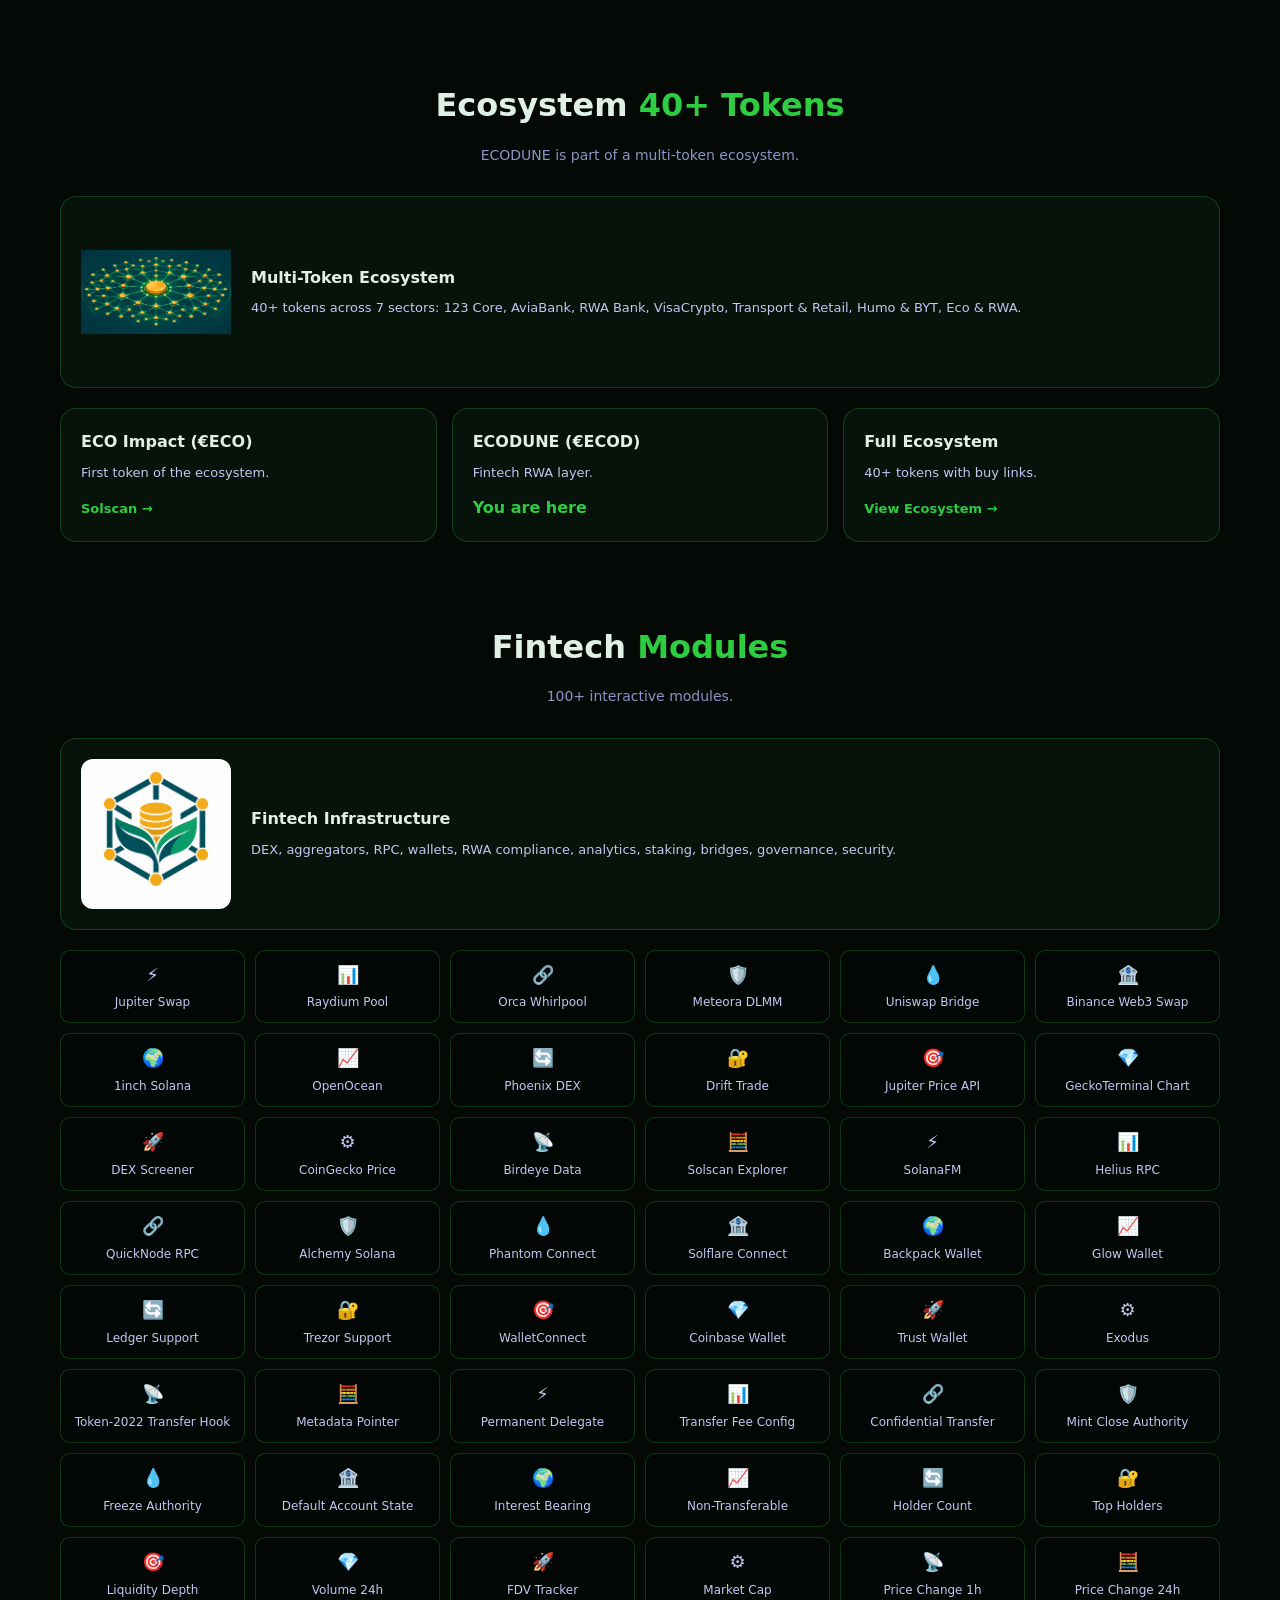
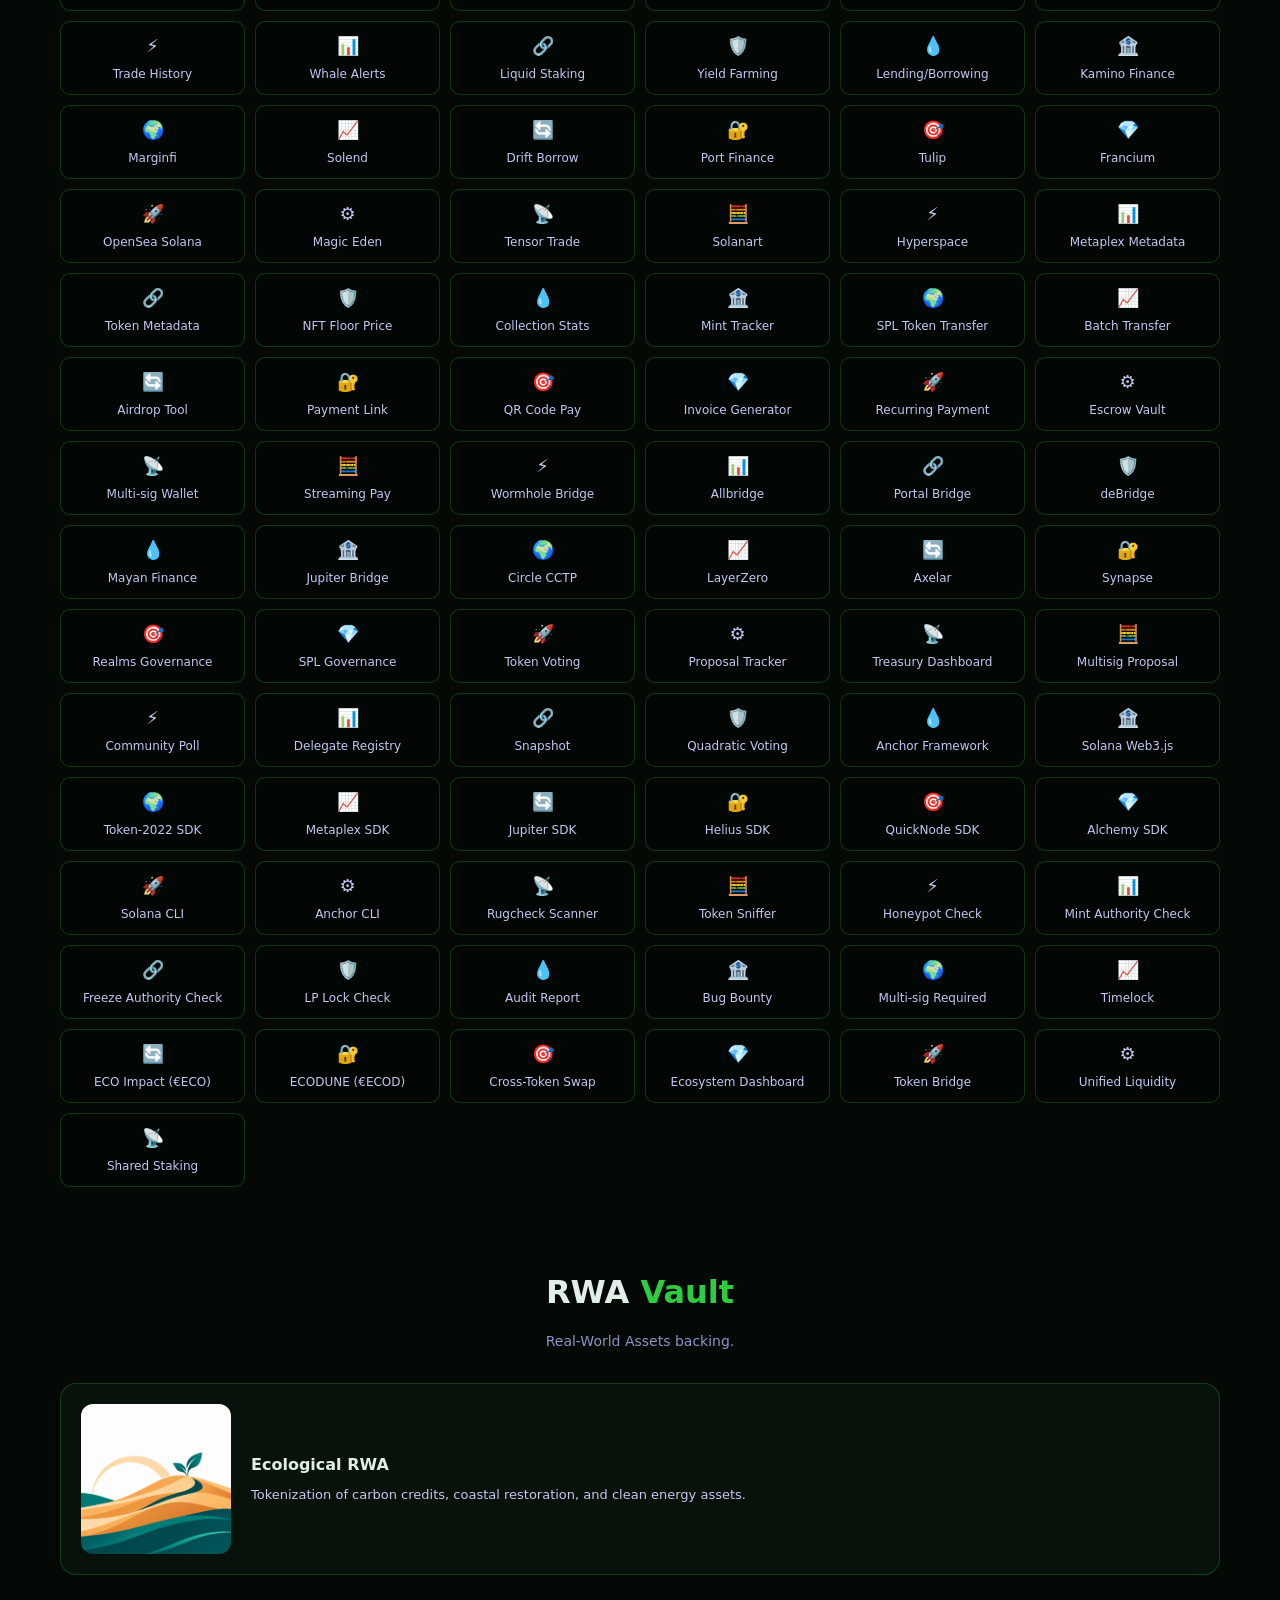
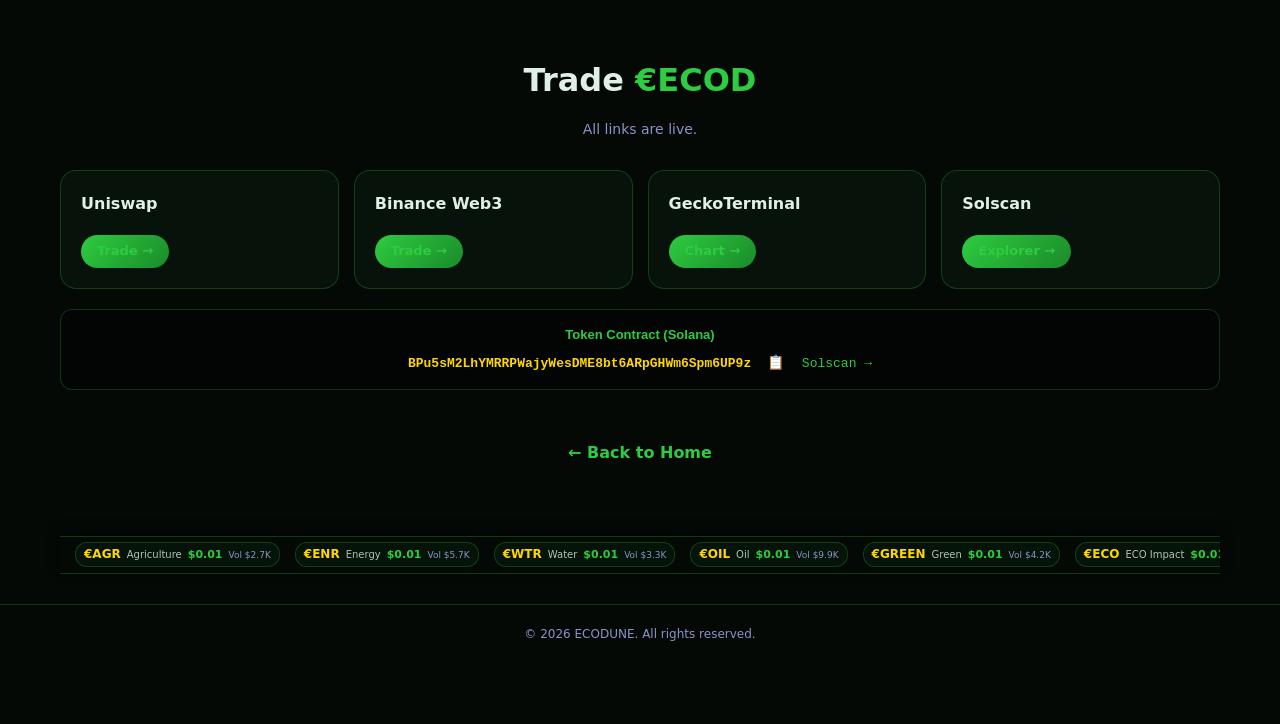
==== commit 39a30246: "Update index.html" ====
--- a/index.html
+++ b/index.html
@@ -7,106 +7,100 @@
 <link rel="icon" href="ecodune_logo.png">
 <meta property="og:image" content="ecodune_banner.png">
 <style>
-:root{--bg:#040906;--text:#E0F0E6;--green:#2ECC40;--dark:#1B8A2A;--gold:#FFD700;--teal:#0F4C5C;--sand:#D4A373;--glass:rgba(10,25,15,0.6);--border:rgba(46,204,64,0.25);--header-bg:rgba(4,9,6,0.9);--muted:#8A94C8;--card-text:#C0C8F0}
-[data-theme="light"]{--bg:#F5F7F2;--text:#1A2A1E;--green:#1B8A2A;--dark:#2ECC40;--gold:#B8860B;--teal:#0F4C5C;--sand:#C49A6C;--glass:rgba(255,255,255,0.7);--border:rgba(27,138,42,0.25);--header-bg:rgba(245,247,242,0.9);--muted:#5A6A5E;--card-text:#2A3A2E}
+:root{--bg:#040906;--text:#E0F0E6;--green:#2ECC40;--dark:#1B8A2A;--gold:#FFD700;--glass:rgba(10,25,15,0.6);--border:rgba(46,204,64,0.25);--header-bg:rgba(4,9,6,0.95);--muted:#8A94C8;--card-text:#C0C8F0}
+[data-theme="light"]{--bg:#F5F7F2;--text:#1A2A1E;--green:#1B8A2A;--dark:#2ECC40;--gold:#B8860B;--glass:rgba(255,255,255,0.7);--border:rgba(27,138,42,0.25);--header-bg:rgba(245,247,242,0.95);--muted:#5A6A5E;--card-text:#2A3A2E}
 *{margin:0;padding:0;box-sizing:border-box}
-body{font-family:'Segoe UI',system-ui,sans-serif;background:var(--bg);color:var(--text);line-height:1.6;padding-top:140px;padding-bottom:60px;transition:background .4s,color .4s}
+body{font-family:'Segoe UI',system-ui,sans-serif;background:var(--bg);color:var(--text);line-height:1.6;padding-top:130px;padding-bottom:60px;transition:background .4s,color .4s}
 body::before{content:'';position:fixed;top:0;left:0;width:100%;height:100%;background:radial-gradient(circle at 50% 50%,rgba(46,204,64,0.05) 0%,transparent 60%);z-index:-1;pointer-events:none}
 .container{max-width:1200px;margin:0 auto;padding:0 20px}
-header{position:fixed;top:0;left:0;width:100%;background:var(--header-bg);backdrop-filter:blur(12px);z-index:100;border-bottom:1px solid var(--border);padding:12px 0}
-.header-inner{display:flex;align-items:center;justify-content:space-between;flex-wrap:wrap;gap:10px;max-width:1200px;margin:0 auto;padding:0 20px}
+
+/* HEADER */
+header{position:fixed;top:0;left:0;width:100%;background:var(--header-bg);backdrop-filter:blur(12px);z-index:100;border-bottom:1px solid var(--border);padding:8px 0}
+.header-inner{display:flex;align-items:center;justify-content:space-between;flex-wrap:wrap;gap:10px;max-width:1200px;margin:0 auto;padding:0 15px}
 .logo{display:flex;align-items:center;gap:8px}
-.logo img{height:36px;width:auto;border-radius:50%}
-.logo-text{font-size:20px;font-weight:700;color:var(--text)}
-nav{display:flex;gap:14px;flex-wrap:wrap;align-items:center}
-nav a{color:var(--muted);text-decoration:none;font-size:13px;font-weight:500;transition:.3s}
+.logo img{height:30px;width:auto;border-radius:50%}
+.logo-text{font-size:18px;font-weight:700;color:var(--text)}
+nav{display:flex;gap:12px;flex-wrap:wrap;align-items:center}
+nav a{color:var(--muted);text-decoration:none;font-size:12px;font-weight:500;transition:.3s}
 nav a:hover{color:var(--green)}
-nav a.active{color:var(--green);border-bottom:2px solid var(--green)}
-.btn-primary{background:linear-gradient(135deg,var(--green),var(--dark));color:#040906;padding:8px 20px;border-radius:30px;font-weight:700;text-decoration:none;transition:.3s;border:none;cursor:pointer;display:inline-block}
+.btn-primary{background:linear-gradient(135deg,var(--green),var(--dark));color:#040906;padding:6px 16px;border-radius:30px;font-weight:700;text-decoration:none;transition:.3s;border:none;cursor:pointer;display:inline-block;font-size:12px}
 [data-theme="light"] .btn-primary{color:#fff}
-.btn-primary:hover{transform:scale(1.02);box-shadow:0 0 20px rgba(46,204,64,0.4)}
-.theme-toggle{background:var(--glass);border:1px solid var(--border);color:var(--text);border-radius:50%;width:36px;height:36px;cursor:pointer;font-size:16px;transition:.3s}
-.theme-toggle:hover{border-color:var(--green);transform:scale(1.1)}
-
-/* --- TOP TICKER (TOKENS WITH PRICE/VOLUME) --- */
-.ticker-bar{position:fixed;top:60px;left:0;width:100%;background:var(--glass);border-bottom:1px solid var(--border);z-index:99;overflow:hidden;height:44px;display:flex;align-items:center}
-.ticker-track{display:flex;gap:30px;white-space:nowrap;animation:tickerScroll 90s linear infinite;font-size:12px;color:var(--muted);padding-left:20px}
-.ticker-item{display:inline-flex;align-items:center;gap:8px;background:rgba(0,0,0,0.3);border:1px solid var(--border);padding:4px 10px;border-radius:20px}
-.ticker-item .tk{color:var(--gold);font-weight:700;font-size:13px}
-.ticker-item .nm{color:var(--text);font-size:11px}
-.ticker-item .pr{color:var(--green);font-weight:600;font-size:12px}
-.ticker-item .vl{color:var(--muted);font-size:10px}
+.theme-toggle{background:var(--glass);border:1px solid var(--border);color:var(--text);border-radius:50%;width:32px;height:32px;cursor:pointer;font-size:14px;transition:.3s}
+
+/* TICKERS (ВЕРХНЯЯ И НИЖНЯЯ) */
+.ticker-bar{position:fixed;top:52px;left:0;width:100%;background:var(--bg);border-bottom:1px solid var(--border);z-index:99;overflow:hidden;height:38px;display:flex;align-items:center;box-shadow:0 4px 10px rgba(0,0,0,0.5)}
+.ticker-track{display:flex;gap:15px;white-space:nowrap;animation:tickerScroll 90s linear infinite;padding-left:15px}
+.ticker-item{display:inline-flex;align-items:center;gap:6px;background:var(--glass);border:1px solid var(--border);padding:2px 8px;border-radius:12px;font-size:11px}
+.ticker-item .tk{color:var(--gold);font-weight:700;font-size:12px}
+.ticker-item .nm{color:var(--text);font-size:10px;opacity:0.8}
+.ticker-item .pr{color:var(--green);font-weight:600;font-size:11px}
+.ticker-item .vl{color:var(--muted);font-size:9px}
 @keyframes tickerScroll{0%{transform:translateX(0)}100%{transform:translateX(-50%)}}
 
-.hero{position:relative;min-height:440px;display:flex;align-items:center;justify-content:center;text-align:center;border-radius:24px;overflow:hidden;margin:20px 0 40px;background:url('ecodune_hero.png') center/cover no-repeat;border:1px solid var(--border)}
+.bottom-ticker{position:relative;overflow:hidden;height:38px;display:flex;align-items:center;background:var(--bg);border-top:1px solid var(--border);border-bottom:1px solid var(--border);margin:40px 0 0;box-shadow:0 -4px 10px rgba(0,0,0,0.5)}
+.bottom-track{display:flex;gap:15px;white-space:nowrap;animation:tickerScroll 90s linear infinite reverse;padding-left:15px}
+.bottom-track .ticker-item{background:rgba(46,204,64,0.05)}
+
+/* HERO */
+.hero{position:relative;min-height:400px;display:flex;align-items:center;justify-content:center;text-align:center;border-radius:24px;overflow:hidden;margin:10px 0 30px;background:url('ecodune_hero.png') center/cover no-repeat;border:1px solid var(--border)}
 .hero::before{content:'';position:absolute;inset:0;background:linear-gradient(180deg,rgba(4,9,6,0.4) 0%,rgba(4,9,6,0.85) 100%)}
 [data-theme="light"] .hero::before{background:linear-gradient(180deg,rgba(245,247,242,0.3) 0%,rgba(245,247,242,0.85) 100%)}
 .hero-content{position:relative;z-index:2;padding:40px 20px}
-.hero h1{font-size:52px;font-weight:800;color:#fff;margin-bottom:12px}
+.hero h1{font-size:42px;font-weight:800;color:#fff;margin-bottom:12px}
 [data-theme="light"] .hero h1{color:var(--text)}
 .hero h1 .highlight{color:var(--green)}
-.hero p{color:#C0C8F0;font-size:18px;max-width:700px;margin:0 auto 24px}
+.hero p{color:#C0C8F0;font-size:16px;max-width:700px;margin:0 auto 24px}
 [data-theme="light"] .hero p{color:var(--card-text)}
-.hero-badge{display:inline-block;background:rgba(46,204,64,0.15);border:1px solid var(--border);padding:6px 16px;border-radius:20px;font-size:13px;color:var(--green);font-weight:600;margin-bottom:16px}
+.hero-badge{display:inline-block;background:rgba(46,204,64,0.15);border:1px solid var(--border);padding:6px 16px;border-radius:20px;font-size:12px;color:var(--green);font-weight:600;margin-bottom:16px}
 .floaters{position:absolute;inset:0;pointer-events:none;z-index:1;overflow:hidden}
-.floater{position:absolute;font-size:28px;opacity:.22;animation:floatUp 12s ease-in-out infinite;filter:drop-shadow(0 0 8px rgba(255,215,0,0.3))}
+.floater{position:absolute;font-size:24px;opacity:.25;animation:floatUp 12s ease-in-out infinite;filter:drop-shadow(0 0 8px rgba(255,215,0,0.3))}
 .floater:nth-child(1){left:8%;top:20%;animation-delay:0s}
-.floater:nth-child(2){left:20%;top:70%;animation-delay:2s;font-size:22px}
-.floater:nth-child(3){left:75%;top:15%;animation-delay:1s;font-size:32px}
+.floater:nth-child(2){left:20%;top:70%;animation-delay:2s;font-size:20px}
+.floater:nth-child(3){left:75%;top:15%;animation-delay:1s;font-size:28px}
 .floater:nth-child(4){left:88%;top:60%;animation-delay:3s}
-.floater:nth-child(5){left:45%;top:80%;animation-delay:4s;font-size:20px}
-.floater:nth-child(6){left:60%;top:25%;animation-delay:5s;font-size:24px}
-.floater:nth-child(7){left:35%;top:10%;animation-delay:2.5s;font-size:26px}
-.floater:nth-child(8){left:12%;top:45%;animation-delay:1.5s;font-size:18px}
+.floater:nth-child(5){left:45%;top:80%;animation-delay:4s;font-size:18px}
+.floater:nth-child(6){left:60%;top:25%;animation-delay:5s;font-size:22px}
+.floater:nth-child(7){left:35%;top:10%;animation-delay:2.5s;font-size:24px}
+.floater:nth-child(8){left:12%;top:45%;animation-delay:1.5s;font-size:16px}
 @keyframes floatUp{0%,100%{transform:translateY(0) rotate(0deg)}50%{transform:translateY(-30px) rotate(15deg)}}
-section{padding:40px 0;position:relative}
-.section-header{text-align:center;margin-bottom:40px}
-.section-header h1{font-size:38px;font-weight:800;margin-bottom:12px;color:var(--text)}
+
+/* ОСТАЛЬНОЕ */
+section{padding:30px 0;position:relative}
+.section-header{text-align:center;margin-bottom:30px}
+.section-header h1{font-size:32px;font-weight:800;margin-bottom:12px;color:var(--text)}
 .section-header h1 .highlight{color:var(--green)}
-.section-header p{color:var(--muted);max-width:700px;margin:0 auto}
-.grid{display:grid;grid-template-columns:repeat(auto-fit,minmax(260px,1fr));gap:20px;margin-bottom:30px}
-.card{background:var(--glass);border:1px solid var(--border);border-radius:20px;padding:24px;transition:.3s;backdrop-filter:blur(15px)}
-.card:hover{border-color:var(--green);transform:translateY(-4px);box-shadow:0 10px 30px rgba(46,204,64,0.1)}
-.card h3{color:var(--text);margin-bottom:10px;font-size:18px}
-.card p{color:var(--card-text);font-size:14px;margin-bottom:12px}
-.card .stat{font-size:28px;font-weight:700;color:var(--green)}
-.card .label{font-size:12px;color:var(--muted);text-transform:uppercase;letter-spacing:1px}
+.section-header p{color:var(--muted);max-width:700px;margin:0 auto;font-size:14px}
+.grid{display:grid;grid-template-columns:repeat(auto-fit,minmax(240px,1fr));gap:15px;margin-bottom:20px}
+.card{background:var(--glass);border:1px solid var(--border);border-radius:16px;padding:20px;transition:.3s}
+.card:hover{border-color:var(--green);transform:translateY(-4px)}
+.card h3{color:var(--text);margin-bottom:8px;font-size:16px}
+.card p{color:var(--card-text);font-size:13px;margin-bottom:12px}
 .card a{color:var(--green);text-decoration:none;font-size:13px;font-weight:600}
-.card a:hover{text-decoration:underline}
-.widget-box{background:rgba(0,0,0,0.4);border:1px solid var(--border);border-radius:16px;padding:20px;margin:20px 0}
+.widget-box{background:rgba(0,0,0,0.4);border:1px solid var(--border);border-radius:16px;padding:15px;margin:20px 0}
 [data-theme="light"] .widget-box{background:rgba(255,255,255,0.6)}
 .widget-box iframe{width:100%;border:none;border-radius:12px;display:block}
-.address-box{background:rgba(0,0,0,0.4);border:1px solid var(--border);border-radius:16px;padding:20px;margin:16px 0;text-align:center;font-size:14px;color:var(--card-text);font-family:'Courier New',monospace}
+.address-box{background:rgba(0,0,0,0.4);border:1px solid var(--border);border-radius:12px;padding:15px;margin:16px 0;text-align:center;font-size:13px;color:var(--card-text);font-family:'Courier New',monospace;word-break:break-all}
 [data-theme="light"] .address-box{background:rgba(255,255,255,0.6)}
 .address-box .label{color:var(--green);font-weight:600;display:block;margin-bottom:8px;font-family:'Segoe UI',sans-serif}
-.address-box .addr{color:var(--gold);font-weight:bold;word-break:break-all}
-.address-box .copy-btn{background:transparent;border:none;color:var(--green);cursor:pointer;font-size:16px;margin-left:8px;transition:.2s}
-.address-box .copy-btn:hover{color:var(--text);transform:scale(1.1)}
-.address-box .link{color:var(--green);text-decoration:none;font-size:14px;margin-left:12px;font-family:'Segoe UI',sans-serif}
-.address-box .link:hover{text-decoration:underline}
-.counter-box{display:flex;gap:20px;flex-wrap:wrap;justify-content:center;margin:20px 0;animation:pulseGlow 3s ease-in-out infinite}
-@keyframes pulseGlow{0%,100%{filter:drop-shadow(0 0 0 rgba(46,204,64,0))}50%{filter:drop-shadow(0 0 15px rgba(46,204,64,0.4))}}
-.counter-item{text-align:center;padding:16px 24px;background:var(--glass);border:1px solid var(--border);border-radius:16px;min-width:140px}
-.counter-item .num{font-size:32px;font-weight:800;color:var(--green)}
-.counter-item .lbl{font-size:11px;color:var(--muted);text-transform:uppercase;letter-spacing:1px}
-.media-block{display:flex;align-items:center;gap:30px;background:var(--glass);border:1px solid var(--border);border-radius:24px;padding:30px;margin:20px 0;flex-wrap:wrap}
-.media-block img{width:180px;height:180px;object-fit:contain;border-radius:16px;flex-shrink:0}
-.media-block .text{flex:1;min-width:240px}
-.media-block h3{color:var(--text);margin-bottom:10px}
-.media-block p{color:var(--card-text);font-size:14px}
-.fintech-grid{display:grid;grid-template-columns:repeat(auto-fill,minmax(180px,1fr));gap:12px;margin:20px 0}
-.fintech-item{background:rgba(0,0,0,0.3);border:1px solid var(--border);border-radius:12px;padding:14px;text-align:center;font-size:13px;color:var(--card-text);transition:.3s;cursor:pointer}
+.address-box .addr{color:var(--gold);font-weight:bold}
+.copy-btn{background:transparent;border:none;color:var(--green);cursor:pointer;font-size:14px;margin-left:8px}
+.counter-box{display:flex;gap:15px;flex-wrap:wrap;justify-content:center;margin:20px 0}
+.counter-item{text-align:center;padding:12px 20px;background:var(--glass);border:1px solid var(--border);border-radius:12px;min-width:120px}
+.counter-item .num{font-size:28px;font-weight:800;color:var(--green)}
+.counter-item .lbl{font-size:10px;color:var(--muted);text-transform:uppercase}
+.media-block{display:flex;align-items:center;gap:20px;background:var(--glass);border:1px solid var(--border);border-radius:16px;padding:20px;margin:20px 0;flex-wrap:wrap}
+.media-block img{width:150px;height:150px;object-fit:contain;border-radius:12px;flex-shrink:0}
+.media-block .text{flex:1;min-width:200px}
+.media-block h3{color:var(--text);margin-bottom:8px;font-size:16px}
+.media-block p{color:var(--card-text);font-size:13px}
+.fintech-grid{display:grid;grid-template-columns:repeat(auto-fill,minmax(160px,1fr));gap:10px;margin:20px 0}
+.fintech-item{background:rgba(0,0,0,0.3);border:1px solid var(--border);border-radius:10px;padding:10px;text-align:center;font-size:12px;color:var(--card-text);transition:.3s;cursor:pointer}
 [data-theme="light"] .fintech-item{background:rgba(255,255,255,0.6)}
 .fintech-item:hover{border-color:var(--green);background:rgba(46,204,64,0.05);color:var(--text)}
-.fintech-item .icon{font-size:20px;display:block;margin-bottom:6px}
-.bottom-ticker{position:relative;overflow:hidden;height:40px;display:flex;align-items:center;background:var(--glass);border-top:1px solid var(--border);border-bottom:1px solid var(--border);margin:40px 0 0;border-radius:12px}
-.bottom-track{display:flex;gap:30px;white-space:nowrap;animation:tickerScroll 50s linear infinite;font-size:13px;color:var(--muted);padding-left:20px}
-.bottom-track span{display:inline-flex;align-items:center;gap:6px}
-.bottom-track .tag{color:var(--green);font-weight:600}
+.fintech-item .icon{font-size:18px;display:block;margin-bottom:4px}
 .back-link{display:inline-block;margin-top:20px;color:var(--green);text-decoration:none;font-weight:600}
-.back-link:hover{text-decoration:underline}
-footer{text-align:center;padding:30px 20px;color:var(--muted);font-size:13px;border-top:1px solid var(--border);margin-top:40px}
-@media(max-width:768px){.header-inner{flex-direction:column;align-items:stretch}nav{justify-content:center;gap:8px}nav a{font-size:11px}.hero h1{font-size:32px}.section-header h1{font-size:26px}.media-block{flex-direction:column;text-align:center}}
+footer{text-align:center;padding:20px;color:var(--muted);font-size:12px;border-top:1px solid var(--border);margin-top:30px}
+@media(max-width:768px){header{padding:6px 0}nav{display:none}.ticker-bar{top:46px}}
 </style>
 </head>
 <body>
@@ -130,6 +124,7 @@
 </div>
 </header>
 
+<!-- ВЕРХНЯЯ СТРОКА (ТОКЕНЫ) -->
 <div class="ticker-bar">
 <div class="ticker-track" id="topTicker"></div>
 </div>
@@ -139,19 +134,13 @@
 <section id="home">
 <div class="hero">
 <div class="floaters">
-<span class="floater">🪙</span>
-<span class="floater">💰</span>
-<span class="floater">💵</span>
-<span class="floater">🏦</span>
-<span class="floater">💎</span>
-<span class="floater">🥇</span>
-<span class="floater">💶</span>
-<span class="floater">📈</span>
+<span class="floater">🪙</span><span class="floater">💰</span><span class="floater">💵</span><span class="floater">🏦</span>
+<span class="floater">💎</span><span class="floater">🥇</span><span class="floater">💶</span><span class="floater">📈</span>
 </div>
 <div class="hero-content">
 <div class="hero-badge">Solana Token-2022 · Fintech RWA</div>
 <h1>ECODUNE <span class="highlight">€ECOD</span></h1>
-<p>Fintech RWA token for tokenizing ecological real-world assets. Part of a 40+ token ecosystem. Integrated with real DeFi infrastructure.</p>
+<p>Fintech RWA token for tokenizing ecological real-world assets. Part of a 40+ token ecosystem.</p>
 <a href="https://app.uniswap.org/explore/tokens/solana/BPu5sM2LhYMRRPWajyWesDME8bt6ARpGHWm6Spm6UP9z" target="_blank" class="btn-primary">Trade on Uniswap →</a>
 </div>
 </div>
@@ -159,8 +148,8 @@
 <div class="counter-box">
 <div class="counter-item"><div class="num counter-visitors">0</div><div class="lbl">Visitors (Live)</div></div>
 <div class="counter-item"><div class="num" id="counterPrice">$0.01</div><div class="lbl">Price (Live)</div></div>
-<div class="counter-item"><div class="num">40+</div><div class="lbl">Ecosystem Tokens</div></div>
-<div class="counter-item"><div class="num">8.89Q</div><div class="lbl">Total Supply</div></div>
+<div class="counter-item"><div class="num">40+</div><div class="lbl">Ecosystem</div></div>
+<div class="counter-item"><div class="num">8.89Q</div><div class="lbl">Supply</div></div>
 </div>
 </section>
 
@@ -184,10 +173,10 @@
 </div>
 
 <div class="grid">
-<div class="card"><h3>Uniswap</h3><p>Explore token on Uniswap</p><a href="https://app.uniswap.org/explore/tokens/solana/BPu5sM2LhYMRRPWajyWesDME8bt6ARpGHWm6Spm6UP9z" target="_blank">Open Uniswap →</a></div>
-<div class="card"><h3>Binance Web3</h3><p>Token details on Binance</p><a href="https://app.binance.com/uni-qr/web3-token-details?utm_medium=share&tokenCA=BPu5sM2LhYMRRPWajyWesDME8bt6ARpGHWm6Spm6UP9z&binanceChainId=CT_501&chain=sol" target="_blank">Open Binance →</a></div>
-<div class="card"><h3>OpenSea</h3><p>View token on OpenSea</p><a href="https://opensea.io/token/solana/BPu5sM2LhYMRRPWajyWesDME8bt6ARpGHWm6Spm6UP9z" target="_blank">Open OpenSea →</a></div>
-<div class="card"><h3>GeckoTerminal</h3><p>Live pool data</p><a href="https://www.geckoterminal.com/solana/pools/2onQGAoorxkMavNsmKXMcWLgyuK1A7VxAf6UeZ4sg6zW" target="_blank">Open GeckoTerminal →</a></div>
+<div class="card"><h3>Uniswap</h3><p>Explore token on Uniswap</p><a href="https://app.uniswap.org/explore/tokens/solana/BPu5sM2LhYMRRPWajyWesDME8bt6ARpGHWm6Spm6UP9z" target="_blank">Open →</a></div>
+<div class="card"><h3>Binance Web3</h3><p>Token details on Binance</p><a href="https://app.binance.com/uni-qr/web3-token-details?utm_medium=share&tokenCA=BPu5sM2LhYMRRPWajyWesDME8bt6ARpGHWm6Spm6UP9z&binanceChainId=CT_501&chain=sol" target="_blank">Open →</a></div>
+<div class="card"><h3>OpenSea</h3><p>View token on OpenSea</p><a href="https://opensea.io/token/solana/BPu5sM2LhYMRRPWajyWesDME8bt6ARpGHWm6Spm6UP9z" target="_blank">Open →</a></div>
+<div class="card"><h3>GeckoTerminal</h3><p>Live pool data</p><a href="https://www.geckoterminal.com/solana/pools/2onQGAoorxkMavNsmKXMcWLgyuK1A7VxAf6UeZ4sg6zW" target="_blank">Open →</a></div>
 </div>
 
 <div class="widget-box">
@@ -198,97 +187,72 @@
 <section id="ecosystem">
 <div class="section-header">
 <h1>Ecosystem <span class="highlight">40+ Tokens</span></h1>
-<p>ECODUNE is part of a multi-token ecosystem. Tokens trade with each other.</p>
-</div>
-
+<p>ECODUNE is part of a multi-token ecosystem.</p>
+</div>
 <div class="media-block">
 <img src="ecodune_ecosystem.png" alt="Ecosystem">
 <div class="text">
 <h3>Multi-Token Ecosystem</h3>
-<p>40+ tokens across 7 sectors: 123 Core, AviaBank, RWA Bank, VisaCrypto, Transport & Retail, Humo & BYT, Eco & RWA. Connected by shared liquidity and cross-swaps.</p>
-</div>
-</div>
-
+<p>40+ tokens across 7 sectors: 123 Core, AviaBank, RWA Bank, VisaCrypto, Transport & Retail, Humo & BYT, Eco & RWA.</p>
+</div>
+</div>
 <div class="grid">
-<div class="card">
-<h3>ECO Impact (€ECO)</h3>
-<p>First token of the ecosystem. RWA-backed ESG on Solana Token-2022.</p>
-<a href="https://solscan.io/token/74Zc9ntjagHLYscczhfk5eWfUjcye8vqBWXWaGpLSnFp" target="_blank">Solscan →</a>
-</div>
-<div class="card">
-<h3>ECODUNE (€ECOD)</h3>
-<p>Fintech RWA layer. Token-2022. Part of the ecosystem.</p>
-<span style="color:var(--green);font-weight:600">You are here</span>
-</div>
-<div class="card">
-<h3>Full Ecosystem</h3>
-<p>40+ tokens with buy links. All trade with each other.</p>
-<a href="ecosystem.html">View Ecosystem →</a>
-</div>
+<div class="card"><h3>ECO Impact (€ECO)</h3><p>First token of the ecosystem.</p><a href="https://solscan.io/token/74Zc9ntjagHLYscczhfk5eWfUjcye8vqBWXWaGpLSnFp" target="_blank">Solscan →</a></div>
+<div class="card"><h3>ECODUNE (€ECOD)</h3><p>Fintech RWA layer.</p><span style="color:var(--green);font-weight:600">You are here</span></div>
+<div class="card"><h3>Full Ecosystem</h3><p>40+ tokens with buy links.</p><a href="ecosystem.html">View Ecosystem →</a></div>
 </div>
 </section>
 
 <section id="fintech">
 <div class="section-header">
 <h1>Fintech <span class="highlight">Modules</span></h1>
-<p>100+ interactive modules. Each leads to a real service.</p>
-</div>
-
+<p>100+ interactive modules.</p>
+</div>
 <div class="media-block">
 <img src="ecodune_fintech.png" alt="Fintech">
 <div class="text">
 <h3>Fintech Infrastructure</h3>
-<p>DEX, aggregators, RPC, wallets, RWA compliance, analytics, staking, bridges, governance, security — all in one layer.</p>
-</div>
-</div>
-
+<p>DEX, aggregators, RPC, wallets, RWA compliance, analytics, staking, bridges, governance, security.</p>
+</div>
+</div>
 <div class="fintech-grid" id="fintechGrid"></div>
 </section>
 
 <section id="rwa">
 <div class="section-header">
 <h1>RWA <span class="highlight">Vault</span></h1>
-<p>Real-World Assets backing. Ecological assets and fintech infrastructure.</p>
-</div>
-
+<p>Real-World Assets backing.</p>
+</div>
 <div class="media-block">
 <img src="ecodune_dune.png" alt="RWA Dune">
 <div class="text">
 <h3>Ecological RWA</h3>
-<p>Tokenization of carbon credits, coastal restoration projects, and clean energy assets. Metadata Pointer records reserve data on-chain.</p>
-</div>
-</div>
-
-<div class="grid">
-<div class="card"><h3>🏦 Physical Backing</h3><p>Responsibly mined gold & emerald reserves. Quarterly audit.</p><div class="stat">100%</div><div class="label">Asset Backed Target</div></div>
-<div class="card"><h3>📋 Compliance</h3><p>Token-2022 Permanent Delegate (optional). Transfer Hook ready.</p><div class="stat">Token-2022</div><div class="label">Standard</div></div>
-<div class="card"><h3>🌍 Carbon Offset</h3><p>Automated routing to verified registries (Verra/Gold Standard).</p><div class="stat">On-chain</div><div class="label">Audit Trail</div></div>
+<p>Tokenization of carbon credits, coastal restoration, and clean energy assets.</p>
+</div>
 </div>
 </section>
 
 <section id="trade">
 <div class="section-header">
 <h1>Trade <span class="highlight">€ECOD</span></h1>
-<p>All links are live. They lead to real platforms.</p>
-</div>
-
+<p>All links are live.</p>
+</div>
 <div class="grid">
 <div class="card"><h3>Uniswap</h3><a href="https://app.uniswap.org/explore/tokens/solana/BPu5sM2LhYMRRPWajyWesDME8bt6ARpGHWm6Spm6UP9z" target="_blank" class="btn-primary" style="margin-top:10px">Trade →</a></div>
 <div class="card"><h3>Binance Web3</h3><a href="https://app.binance.com/uni-qr/web3-token-details?utm_medium=share&tokenCA=BPu5sM2LhYMRRPWajyWesDME8bt6ARpGHWm6Spm6UP9z&binanceChainId=CT_501&chain=sol" target="_blank" class="btn-primary" style="margin-top:10px">Trade →</a></div>
 <div class="card"><h3>GeckoTerminal</h3><a href="https://www.geckoterminal.com/solana/pools/2onQGAoorxkMavNsmKXMcWLgyuK1A7VxAf6UeZ4sg6zW" target="_blank" class="btn-primary" style="margin-top:10px">Chart →</a></div>
 <div class="card"><h3>Solscan</h3><a href="https://solscan.io/token/BPu5sM2LhYMRRPWajyWesDME8bt6ARpGHWm6Spm6UP9z" target="_blank" class="btn-primary" style="margin-top:10px">Explorer →</a></div>
 </div>
-
 <div class="address-box">
 <span class="label">Token Contract (Solana)</span>
 <span class="addr">BPu5sM2LhYMRRPWajyWesDME8bt6ARpGHWm6Spm6UP9z</span>
 <button class="copy-btn" onclick="copyText('BPu5sM2LhYMRRPWajyWesDME8bt6ARpGHWm6Spm6UP9z')">📋</button>
-<a href="https://solscan.io/token/BPu5sM2LhYMRRPWajyWesDME8bt6ARpGHWm6Spm6UP9z" target="_blank" class="link">Solscan →</a>
-</div>
-
-<div style="text-align:center;margin-top:40px"><a href="#home" class="back-link">← Back to Home</a></div>
-</section>
-
+<a href="https://solscan.io/token/BPu5sM2LhYMRRPWajyWesDME8bt6ARpGHWm6Spm6UP9z" target="_blank" style="color:var(--green);margin-left:10px;text-decoration:none">Solscan →</a>
+</div>
+<div style="text-align:center;margin-top:30px"><a href="#home" class="back-link">← Back to Home</a></div>
+</section>
+
+<!-- НИЖНЯЯ СТРОКА (ТОКЕНЫ) -->
 <div class="bottom-ticker">
 <div class="bottom-track" id="bottomTicker"></div>
 </div>
@@ -296,26 +260,27 @@
 </main>
 
 <footer>
-<p>© 2026 ECODUNE. All rights reserved. Fintech RWA on Solana Token-2022.</p>
+<p>© 2026 ECODUNE. All rights reserved.</p>
 </footer>
 
 <script>
+// THEME
 const themeToggle = document.getElementById('themeToggle');
 const savedTheme = localStorage.getItem('ecodune_theme') || 'dark';
 document.documentElement.setAttribute('data-theme', savedTheme);
 themeToggle.textContent = savedTheme === 'dark' ? '🌙' : '☀️';
 themeToggle.addEventListener('click', () => {
-  const current = document.documentElement.getAttribute('data-theme');
-  const next = current === 'dark' ? 'light' : 'dark';
+  const next = document.documentElement.getAttribute('data-theme') === 'dark' ? 'light' : 'dark';
   document.documentElement.setAttribute('data-theme', next);
   localStorage.setItem('ecodune_theme', next);
   themeToggle.textContent = next === 'dark' ? '🌙' : '☀️';
 });
 
+// COPY
 function copyText(text){navigator.clipboard.writeText(text).then(()=>{alert('Copied: '+text)}).catch(()=>{prompt('Copy:',text)})}
 
-// --- ECOSYSTEM TOKENS WITH DATA (Price / Volume placeholders) ---
-const topItems = [
+// TOKENS DATA (с ценой и объемом)
+const tokensData = [
   {tk:'€ECOD', nm:'ECODUNE', pr:'$0.01', vl:'$12.4K'},
   {tk:'€Q', nm:'Quadrillion', pr:'$0.01', vl:'$8.1K'},
   {tk:'€T', nm:'Trillion', pr:'$0.01', vl:'$5.2K'},
@@ -334,68 +299,49 @@
   {tk:'€C929', nm:'COMAC C929', pr:'$0.92', vl:'$4.3K'},
   {tk:'€E195', nm:'Embraer E195', pr:'$1.95', vl:'$3.9K'},
   {tk:'€ESCR', nm:'Escrow', pr:'$0.10', vl:'$1.1K'},
-  {tk:'€DLCT', nm:'Delivery', pr:'$0.10', vl:'$900'},
-  {tk:'€SBLCT', nm:'Sublease', pr:'$0.10', vl:'$700'},
-  {tk:'€LUMP', nm:'Lump Sum', pr:'$0.10', vl:'$600'},
-  {tk:'€FWD', nm:'Forward', pr:'$0.10', vl:'$1.3K'},
   {tk:'€AUDT', nm:'Audit', pr:'$0.05', vl:'$2.2K'},
   {tk:'€PROOF', nm:'Proof', pr:'$0.05', vl:'$1.9K'},
   {tk:'€CERT', nm:'Certificate', pr:'$0.05', vl:'$1.7K'},
   {tk:'€HUB', nm:'RWA Hub', pr:'$0.05', vl:'$3.4K'},
   {tk:'€SHIELD', nm:'Shield', pr:'$0.05', vl:'$2.8K'},
   {tk:'€USMT', nm:'USMT', pr:'$1.00', vl:'$5.5K'},
-  {tk:'€AJR', nm:'Adjustment', pr:'$0.10', vl:'$1.2K'},
-  {tk:'€DEPO', nm:'Deposit', pr:'$0.10', vl:'$4.1K'},
-  {tk:'€CREDIT', nm:'Credit', pr:'$0.10', vl:'$3.7K'},
   {tk:'€UP', nm:'UnionPay', pr:'$0.20', vl:'$6.3K'},
   {tk:'€AMEX', nm:'Amex', pr:'$0.20', vl:'$5.1K'},
   {tk:'€REV', nm:'Revolut', pr:'$0.20', vl:'$4.8K'},
-  {tk:'€GIRO', nm:'Girocard', pr:'$0.20', vl:'$2.6K'},
-  {tk:'€ERP', nm:'ERP', pr:'$0.20', vl:'$1.4K'},
   {tk:'€EURC', nm:'Euro Coin', pr:'$1.00', vl:'$22.1K'},
   {tk:'€GRAB', nm:'Grab', pr:'$0.15', vl:'$3.2K'},
-  {tk:'€DIDI', nm:'DiDi', pr:'$0.15', vl:'$2.9K'},
   {tk:'€UBER', nm:'Uber', pr:'$0.15', vl:'$4.4K'},
-  {tk:'€TIP', nm:'Tips', pr:'$0.01', vl:'$500'},
-  {tk:'€FDX', nm:'FedEx', pr:'$0.15', vl:'$1.6K'},
-  {tk:'€MB', nm:'MiyBank', pr:'$0.50', vl:'$3.8K'},
   {tk:'€NIKE', nm:'Nike', pr:'$0.25', vl:'$7.1K'},
-  {tk:'€PUMA', nm:'Puma', pr:'$0.25', vl:'$5.9K'},
   {tk:'€ZARA', nm:'Zara', pr:'$0.25', vl:'$6.4K'},
   {tk:'€GUCCI', nm:'Gucci', pr:'$0.25', vl:'$8.2K'},
-  {tk:'€COS', nm:'COS', pr:'$0.25', vl:'$4.7K'},
   {tk:'€HUMO', nm:'Humo', pr:'$0.10', vl:'$2.3K'},
   {tk:'€AUZ', nm:'Gold AUZ', pr:'$75.00', vl:'$12.8K'},
-  {tk:'€BYT', nm:'BYT', pr:'$0.05', vl:'$1.0K'},
   {tk:'€ECO', nm:'ECO Impact', pr:'$0.01', vl:'$15.6K'},
   {tk:'€GREEN', nm:'Green', pr:'$0.01', vl:'$4.2K'},
   {tk:'€OIL', nm:'Oil', pr:'$0.01', vl:'$9.9K'},
   {tk:'€WTR', nm:'Water', pr:'$0.01', vl:'$3.3K'},
   {tk:'€ENR', nm:'Energy', pr:'$0.01', vl:'$5.7K'},
-  {tk:'€WST', nm:'Waste', pr:'$0.01', vl:'$1.1K'},
-  {tk:'€AGR', nm:'Agriculture', pr:'$0.01', vl:'$2.7K'},
-  {tk:'€IND', nm:'Industry', pr:'$0.01', vl:'$3.6K'}
+  {tk:'€AGR', nm:'Agriculture', pr:'$0.01', vl:'$2.7K'}
 ];
 
-const topTrack = document.getElementById('topTicker');
-const topHTML = topItems.map(t => `
-  <div class="ticker-item">
-    <span class="tk">${t.tk}</span>
-    <span class="nm">${t.nm}</span>
-    <span class="pr">${t.pr}</span>
-    <span class="vl">Vol ${t.vl}</span>
-  </div>
-`).join('');
-topTrack.innerHTML = topHTML + topHTML;
-
-const bottomItems = [
-  'Jupiter', 'Raydium', 'Orca', 'Meteora', 'Drift', 'Kamino', 'Marginfi',
-  'Solend', 'Phantom', 'Solflare', 'Backpack', 'Wormhole', 'LayerZero',
-  'Realms', 'Rugcheck', 'Helius', 'QuickNode', 'Birdeye', 'Magic Eden',
-  'Tensor', 'Cross-Token Swap', 'Unified Liquidity'
-];
-document.getElementById('bottomTicker').innerHTML = bottomItems.concat(bottomItems).map(t => `<span><span class="tag">◆</span> ${t}</span>`).join('');
-
+function buildTickerHTML(data) {
+  return data.map(t => `
+    <div class="ticker-item">
+      <span class="tk">${t.tk}</span>
+      <span class="nm">${t.nm}</span>
+      <span class="pr">${t.pr}</span>
+      <span class="vl">Vol ${t.vl}</span>
+    </div>
+  `).join('');
+}
+
+// ВЕРХНЯЯ СТРОКА
+document.getElementById('topTicker').innerHTML = buildTickerHTML(tokensData) + buildTickerHTML(tokensData);
+
+// НИЖНЯЯ СТРОКА (те же токены, но в обратную сторону)
+document.getElementById('bottomTicker').innerHTML = buildTickerHTML(tokensData.slice().reverse()) + buildTickerHTML(tokensData.slice().reverse());
+
+// FINTECH GRID
 const fintechModules = [
 'Jupiter Swap','Raydium Pool','Orca Whirlpool','Meteora DLMM','Uniswap Bridge','Binance Web3 Swap','1inch Solana','OpenOcean','Phoenix DEX','Drift Trade',
 'Jupiter Price API','GeckoTerminal Chart','DEX Screener','CoinGecko Price','Birdeye Data','Solscan Explorer','SolanaFM','Helius RPC','QuickNode RPC','Alchemy Solana',
